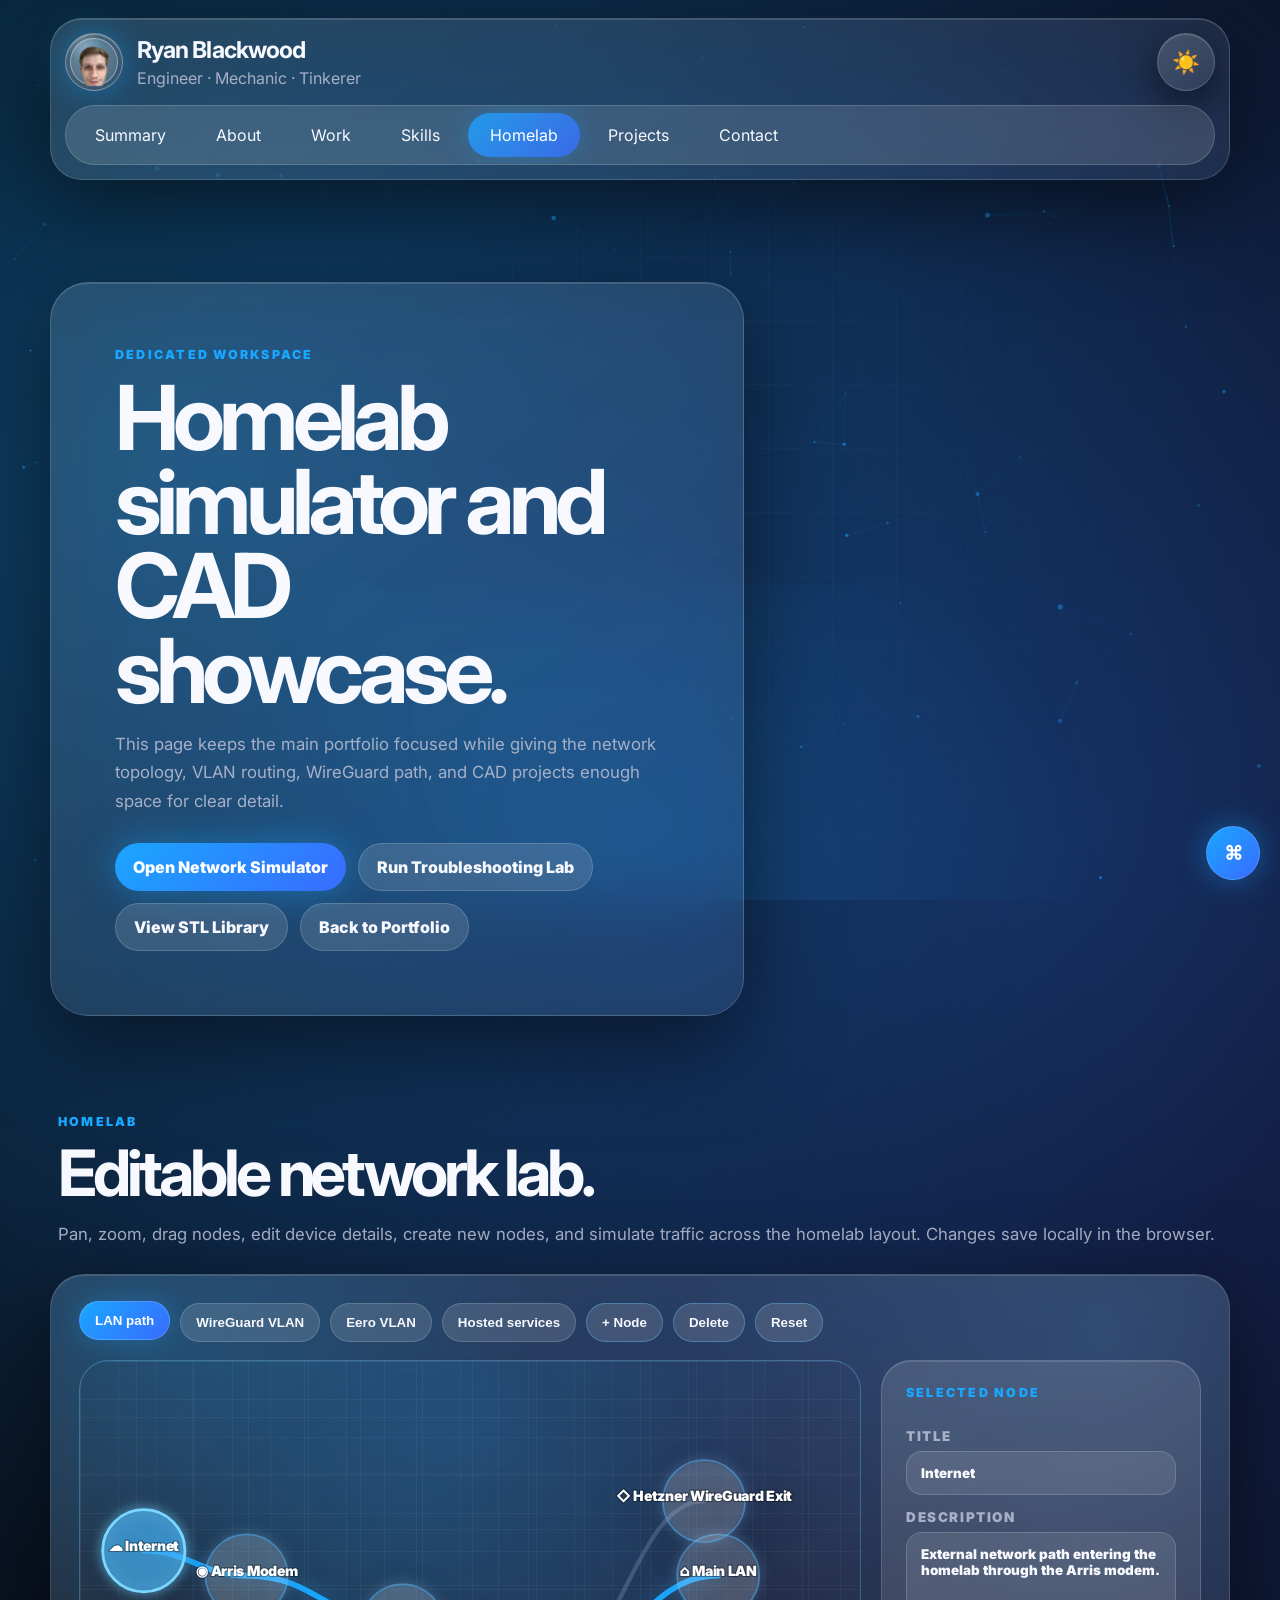
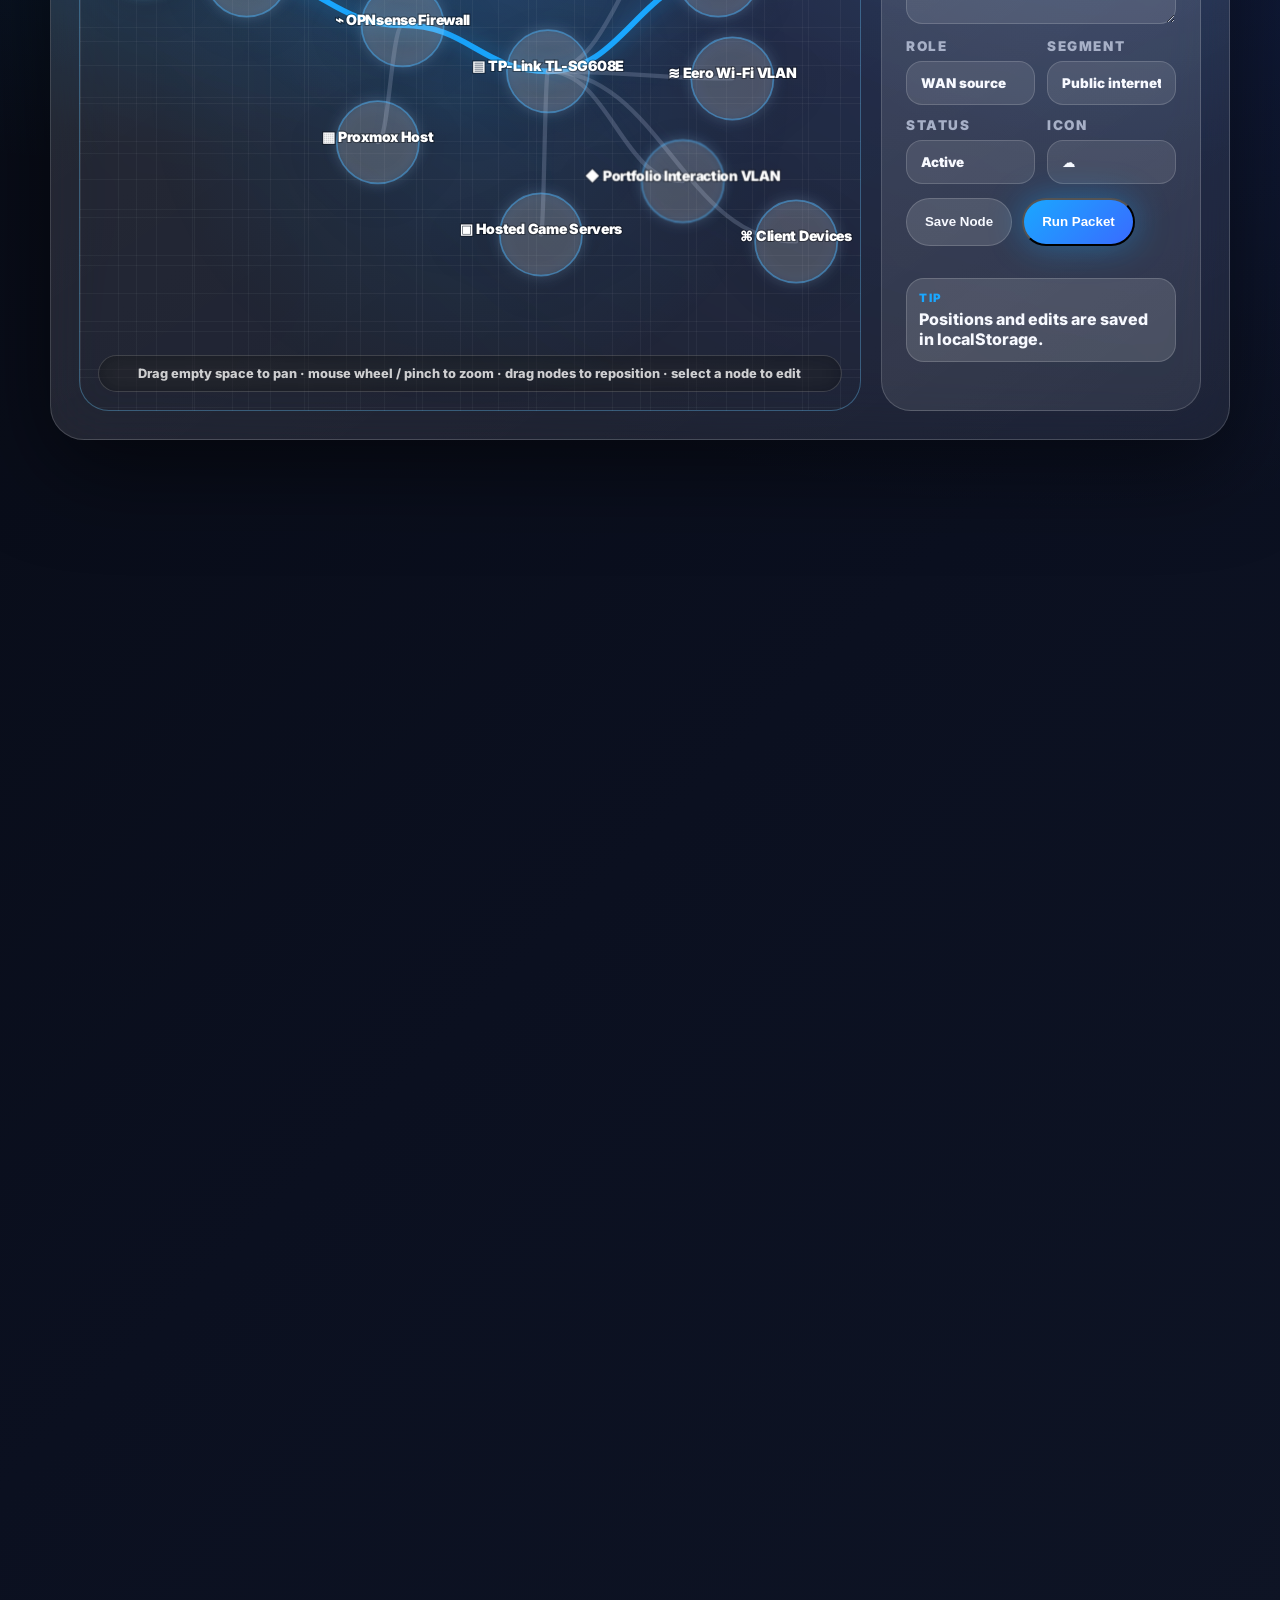
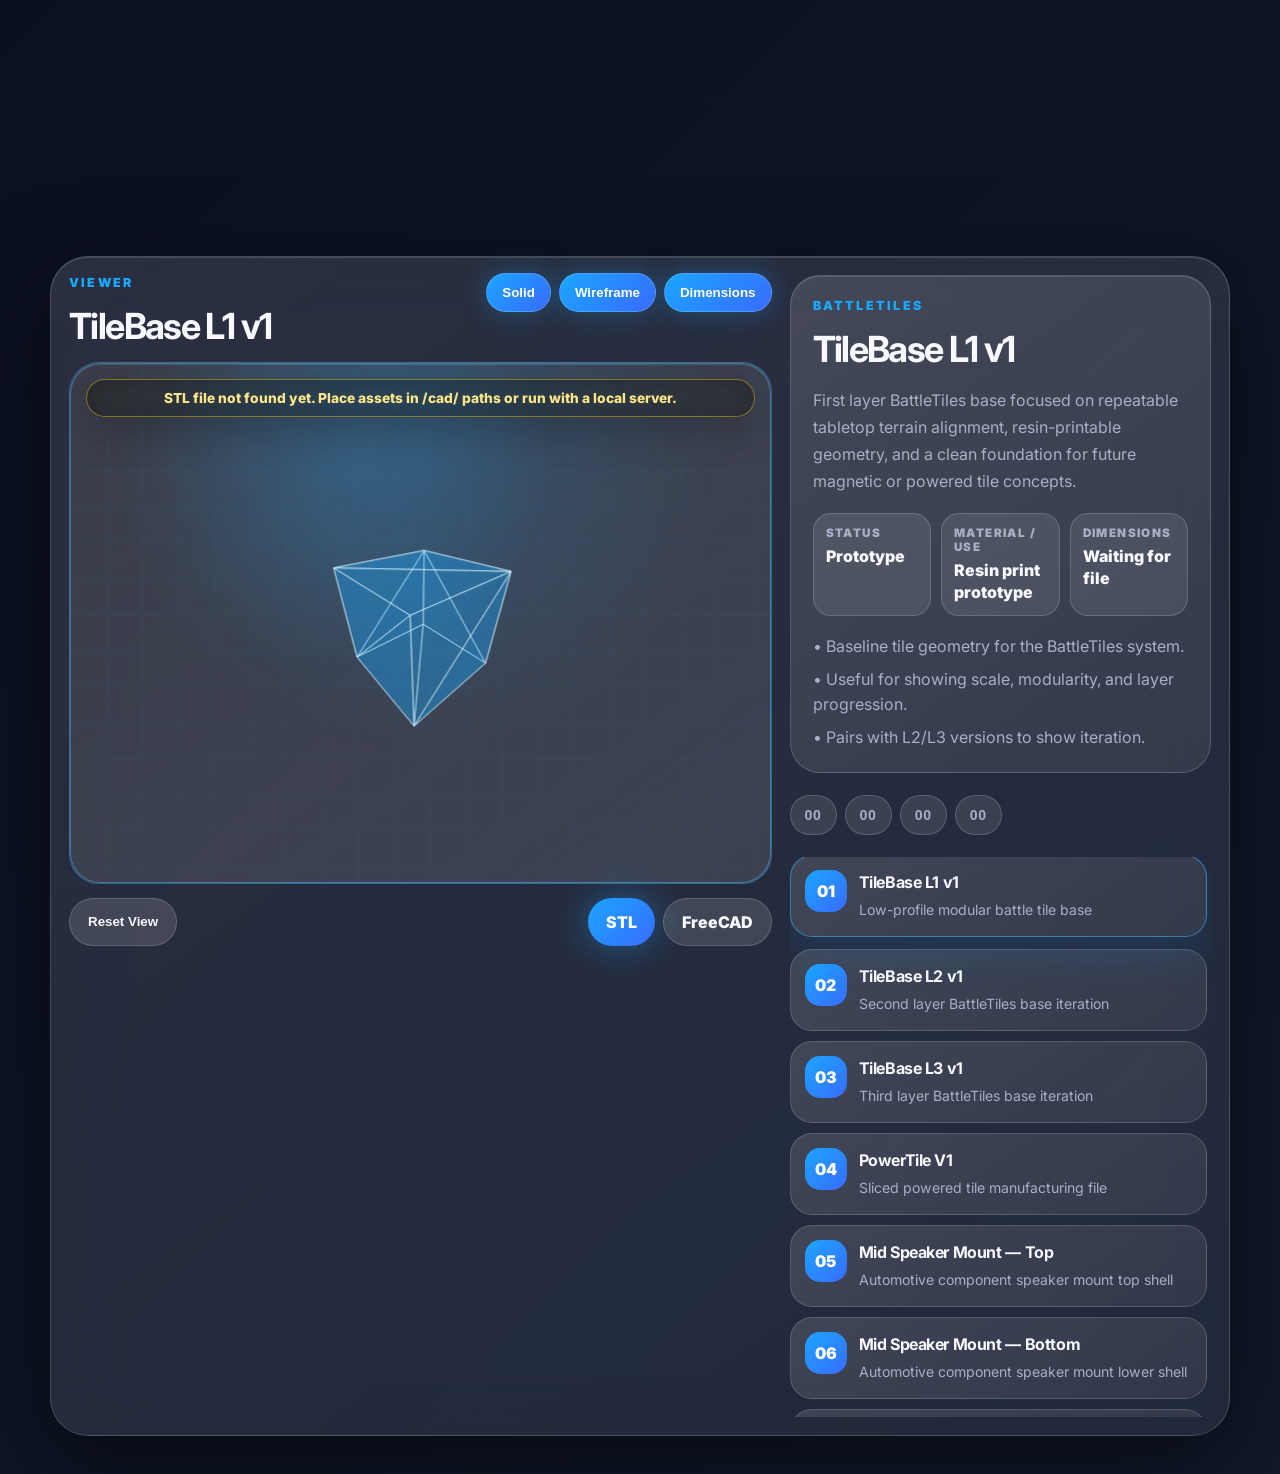
==== homelab.html @ fdc62bab "Add files via upload" ====
<!DOCTYPE html>

<html lang="en">
<head>
<meta charset="utf-8"/>
<meta content="width=device-width, initial-scale=1.0" name="viewport"/>
<meta content="Ryan Blackwood portfolio — engineering, mechanics, game development, homelab infrastructure, electronics repair, and software projects." name="description"/>
<title>Ryan Blackwood | Homelab</title>
<!-- Website v4: dedicated homelab simulator, troubleshooting lab, architecture viewer, and CAD/STL showcase -->
<link href="https://fonts.googleapis.com" rel="preconnect"/>
<link crossorigin="" href="https://fonts.gstatic.com" rel="preconnect"/>
<link href="https://fonts.googleapis.com/css2?family=Inter:wght@400;500;600;700;800;900&amp;display=swap" rel="stylesheet"/>
<link href="styles.css" rel="stylesheet"/>
</head>
<body>
<canvas aria-hidden="true" id="particles"></canvas>
<div aria-hidden="true" class="page-glow"></div>
<header class="site-header">
<div class="header-card glass-shell">
<div class="identity-row">
<a aria-label="Ryan Blackwood home" class="brand-mark brand-photo" href="index.html#summary"><img alt="Ryan Blackwood" src="profile-orb.png"/></a>
<div class="brand-copy">
<h1>Ryan Blackwood</h1>
<p id="subtitle">Engineer · Mechanic · Tinkerer</p>
</div>
<button aria-label="Toggle light and dark theme" class="theme-toggle" id="themeToggle" type="button">
<span aria-hidden="true" class="theme-toggle__icon">☀️</span>
</button>
</div>
<nav aria-label="Portfolio sections" class="section-tabs">
<a class="tab" href="index.html#summary">Summary</a>
<a class="tab" href="index.html#about">About</a>
<a class="tab" href="index.html#work">Work</a>
<a class="tab" href="index.html#skills">Skills</a>
<a class="tab is-active" href="homelab.html">Homelab</a>
<a class="tab" href="index.html#projects">Projects</a>
<a class="tab" href="index.html#contact">Contact</a>
</nav>
</div>
</header>
<main>
<section class="hero section-block hero-showcase homelab-page-hero" id="homelab-intro">
<div class="hero-card glass-shell reveal-card">
<div class="eyebrow">Dedicated Workspace</div>
<h2>Homelab simulator and CAD showcase.</h2>
<p>
          This page keeps the main portfolio focused while giving the network topology, VLAN routing, WireGuard path, and CAD projects enough space for clear detail.
        </p>
<div class="hero-actions">
<a class="button button-primary" href="#homelab">Open Network Simulator</a>
<a class="button button-secondary" href="#troubleshooting">Run Troubleshooting Lab</a>
<a class="button button-secondary" href="#cad">View STL Library</a>
<a class="button button-secondary" href="index.html">Back to Portfolio</a>
</div>
</div>
</section>
<section class="section-block homelab-section" id="homelab">
<div class="section-heading reveal-card">
<p class="eyebrow">Homelab</p>
<h2>Editable network lab.</h2>
<p>Pan, zoom, drag nodes, edit device details, create new nodes, and simulate traffic across the homelab layout. Changes save locally in the browser.</p>
</div>
<div class="homelab-console glass-shell reveal-card">
<div aria-label="Network tools" class="sim-toolbar sim-toolbar--wrap" role="group">
<button class="sim-pill is-active" data-path="lan" type="button">LAN path</button>
<button class="sim-pill" data-path="wg" type="button">WireGuard VLAN</button>
<button class="sim-pill" data-path="eero" type="button">Eero VLAN</button>
<button class="sim-pill" data-path="server" type="button">Hosted services</button>
<button class="sim-pill sim-tool" id="addNode" type="button">+ Node</button>
<button class="sim-pill sim-tool" id="deleteNode" type="button">Delete</button>
<button class="sim-pill sim-tool" id="resetTopology" type="button">Reset</button>
</div>
<div class="network-simulator network-simulator--editor">
<div aria-label="Editable homelab topology" class="topology-stage topology-stage--editor">
<svg aria-labelledby="homelabTitle homelabDesc" class="topology-svg" id="homelabSvg" preserveaspectratio="xMidYMid meet" role="img" viewbox="0 0 1100 680">
<title id="homelabTitle">Ryan Blackwood editable homelab topology</title>
<desc id="homelabDesc">Arris modem feeds OPNsense on Proxmox, then VLANs separate main LAN, Eero, portfolio interaction, servers, and a Hetzner WireGuard-routed VLAN.</desc>
<defs>
<filter height="180%" id="simGlow" width="180%" x="-40%" y="-40%"><fegaussianblur result="blur" stddeviation="8"></fegaussianblur><femerge><femergenode in="blur"></femergenode><femergenode in="SourceGraphic"></femergenode></femerge></filter>
</defs>
<g id="viewport">
<g id="topologyLinks"></g>
<g id="topologyNodes"></g>
<circle class="packet-dot" cx="0" cy="0" id="packetDot" r="9"></circle>
</g>
</svg>
<div class="topology-hint">Drag empty space to pan · mouse wheel / pinch to zoom · drag nodes to reposition · select a node to edit</div>
</div>
<aside aria-live="polite" class="node-inspector node-inspector--editor">
<p class="eyebrow">Selected Node</p>
<label class="editor-label">Title<input class="editor-input" id="nodeEditTitle" type="text"/></label>
<label class="editor-label">Description<textarea class="editor-input" id="nodeEditDescription" rows="4"></textarea></label>
<div class="editor-grid">
<label class="editor-label">Role<input class="editor-input" id="nodeEditRole" type="text"/></label>
<label class="editor-label">Segment<input class="editor-input" id="nodeEditSegment" type="text"/></label>
<label class="editor-label">Status<input class="editor-input" id="nodeEditStatus" type="text"/></label>
<label class="editor-label">Icon<input class="editor-input" id="nodeEditIcon" maxlength="2" type="text"/></label>
</div>
<div class="editor-actions">
<button class="button button-secondary" id="saveNode" type="button">Save Node</button>
<button class="button button-primary" id="runPacket" type="button">Run Packet</button>
</div>
<dl class="node-meta">
<div><dt>Tip</dt><dd>Positions and edits are saved in localStorage.</dd></div>
</dl>
</aside>
</div>
</div>
</section>
<section class="section-block troubleshooting-section" id="troubleshooting">
<div class="section-heading reveal-card">
<p class="eyebrow">Troubleshooting Lab</p>
<h2>Guided troubleshooting scenarios.</h2>
<p>Select a scenario to review symptoms, likely causes, verification steps, and the fix path.</p>
</div>
<div class="glass-shell trouble-shell reveal-card">
<div aria-label="Troubleshooting scenarios" class="trouble-list" role="tablist">
<button class="trouble-case is-active" data-case="dns" type="button"><span>01</span><strong>DNS outage on VLAN 40</strong><small>Sites fail, ping still works</small></button>
<button class="trouble-case" data-case="wg" type="button"><span>02</span><strong>WireGuard tunnel idle</strong><small>Handshake missing data</small></button>
<button class="trouble-case" data-case="dhcp" type="button"><span>03</span><strong>VLAN DHCP failure</strong><small>Client self-assigns address</small></button>
<button class="trouble-case" data-case="mtu" type="button"><span>04</span><strong>MTU blackhole</strong><small>Some websites hang</small></button>
</div>
<article class="trouble-detail" id="troubleDetail">
<p class="eyebrow">Scenario 01</p>
<h3>DNS outage on VLAN 40</h3>
<p>Symptoms: IP pings succeed, but domain lookups fail from the WireGuard-routed VLAN.</p>
<ol>
<li>Confirm gateway reachability with a direct IP ping.</li>
<li>Test DNS from the affected client and from OPNsense.</li>
<li>Verify Unbound is listening on the VLAN interface.</li>
<li>Apply interface/DNS rule fix and retest.</li>
</ol>
</article>
</div>
</section>
<section class="section-block architecture-section" id="architecture">
<div class="section-heading reveal-card">
<p class="eyebrow">Architecture Viewer</p>
<h2>Layered lab architecture.</h2>
<p>Switch between layers to show how the lab is organized from edge routing through virtualization, services, and CAD delivery.</p>
</div>
<div class="glass-shell architecture-viewer reveal-card">
<div class="arch-controls">
<button class="arch-pill is-active" data-layer="edge" type="button">Edge</button>
<button class="arch-pill" data-layer="virtualization" type="button">Virtualization</button>
<button class="arch-pill" data-layer="services" type="button">Services</button>
<button class="arch-pill" data-layer="cad" type="button">CAD Delivery</button>
</div>
<div class="arch-stack" id="archStack">
<article><span>01</span><h3>Arris Modem</h3><p>Public WAN enters the environment.</p></article>
<article><span>02</span><h3>OPNsense</h3><p>Routing, firewall policy, DHCP, DNS, VLAN interfaces, and WireGuard gateway control.</p></article>
<article><span>03</span><h3>Managed Switch</h3><p>Port-level VLAN separation for lab clients, servers, and Eero network experiments.</p></article>
</div>
</div>
</section>
<section class="section-block cad-section cad-workbench-section" id="cad">
<div class="section-heading reveal-card">
<p class="eyebrow">CAD Showcase</p>
<h2>CAD project library.</h2>
<p>The CAD Showcase displays a 3D render of project files, dimensions, and allows the download of project files in the form of .STL, .FreeCAD, and .CTB.</p>
</div>
<div class="cad-workbench glass-shell reveal-card">
<div class="cad-viewer-panel">
<div class="cad-viewer-toolbar"><div><p class="eyebrow">Viewer</p><h3 id="cadTitle">Loading CAD Library</h3></div><div aria-label="CAD viewer display toggles" class="cad-toggle-row" role="group"><button class="sim-pill is-active" id="cadSolidToggle" type="button">Solid</button><button class="sim-pill is-active" id="cadWireToggle" type="button">Wireframe</button><button class="sim-pill is-active" id="cadDimsToggle" type="button">Dimensions</button></div></div>
<div class="cad-canvas-shell"><canvas aria-label="Interactive STL mesh viewer" class="stl-viewer" id="stlCanvas"></canvas><div class="viewer-status" id="viewerStatus">Loading CAD manifest…</div></div>
<div class="viewer-controls viewer-controls--spread"><button class="button button-secondary" id="resetCamera" type="button">Reset View</button><div aria-label="CAD downloads" class="cad-downloads" id="cadDownloads"></div></div>
</div>
<aside class="cad-info-panel">
<div class="cad-details-card"><p class="eyebrow" id="cadFamily">Project Family</p><h3 id="cadProjectTitle">Select a CAD project</h3><p id="cadDesc">Choose a project to view geometry, dimensions, notes, and available downloads.</p><dl class="cad-meta-grid"><div><dt>Status</dt><dd id="cadStatus">—</dd></div><div><dt>Material / Use</dt><dd id="cadMaterial">—</dd></div><div><dt>Dimensions</dt><dd id="cadDimensions">Load STL</dd></div></dl><div class="cad-notes" id="cadNotes"></div></div>
<div class="cad-library-toolbar"><button class="filter-pill is-active" data-cad-filter="all" type="button"><strong>All</strong></button><button class="filter-pill" data-cad-filter="BattleTiles" type="button"><strong>BattleTiles</strong></button><button class="filter-pill" data-cad-filter="Car Audio" type="button"><strong>Car Audio</strong></button><button class="filter-pill" data-cad-filter="Tool Systems" type="button"><strong>Tool Systems</strong></button></div>
<div aria-label="CAD project library" class="cad-library cad-library--integrated" id="cadLibrary"></div>
</aside>
</div>

</section>
</main>
<button aria-label="Open terminal panel" class="terminal-toggle" id="terminalToggle" type="button">⌘</button>
<aside aria-hidden="true" aria-label="Portfolio terminal" class="terminal-panel glass-shell" id="terminal">
<div class="terminal-header">
<span></span><span></span><span></span>
<strong>homelab.console</strong>
</div>
<div class="terminal-output" id="terminalOutput">
<p>&gt; Portfolio system online.</p>
<p>&gt; Type help to view commands.</p>
<p>&gt; Type resume to download Ryan_Blackwood_Resume.pdf.</p>
<p>&gt; Try: network, troubleshoot, architecture, cad, stl, projects, home, contact.</p>
<p>&gt; Try: theme purple or themes.</p>
</div>
<label class="sr-only" for="terminalInput">Terminal input</label>
<input autocomplete="off" class="terminal-input" id="terminalInput" placeholder="type a command..." type="text"/>
</aside>
<script src="script.js"></script>
</body>
</html>
---- styles.css ----
:root {
  --bg: #05070d;
  --bg-2: #0b1020;
  --bg-3: #11182a;
  --text: #f7f9ff;
  --muted: #a7b0c7;
  --panel: rgba(255,255,255,.075);
  --panel-strong: rgba(255,255,255,.13);
  --panel-ultra: rgba(255,255,255,.18);
  --border: rgba(255,255,255,.16);
  --glow: #1aa7ff;
  --glow-2: #396bff;
  --glow-3: #7ad7ff;
  --shadow: rgba(0,0,0,.52);
  --radius-xl: 38px;
  --radius-lg: 28px;
  --radius-md: 20px;
}
html[data-theme="light"] {
  --bg: #f5f8fc;
  --bg-2: #ffffff;
  --bg-3: #edf3fb;
  --text: #08101f;
  --muted: #5c6678;
  --panel: rgba(255,255,255,.68);
  --panel-strong: rgba(255,255,255,.88);
  --panel-ultra: rgba(255,255,255,.96);
  --border: rgba(6,14,28,.13);
  --shadow: rgba(16,24,40,.14);
}
*{box-sizing:border-box} html{scroll-behavior:smooth} body{margin:0;min-height:100vh;font-family:Inter,system-ui,-apple-system,BlinkMacSystemFont,"Segoe UI",sans-serif;color:var(--text);background:radial-gradient(circle at 14% 10%,color-mix(in srgb,var(--glow) 34%,transparent),transparent 30%),radial-gradient(circle at 84% 18%,color-mix(in srgb,var(--glow-2) 26%,transparent),transparent 32%),linear-gradient(135deg,var(--bg),var(--bg-2) 52%,var(--bg-3));overflow-x:hidden;transition:background .35s ease,color .35s ease} body:before{content:"";position:fixed;inset:0;pointer-events:none;z-index:0;background:linear-gradient(rgba(255,255,255,.035) 1px,transparent 1px),linear-gradient(90deg,rgba(255,255,255,.035) 1px,transparent 1px);background-size:64px 64px;mask-image:radial-gradient(circle at center,black,transparent 76%)} html[data-theme="light"] body:before{background:linear-gradient(rgba(0,0,0,.035) 1px,transparent 1px),linear-gradient(90deg,rgba(0,0,0,.035) 1px,transparent 1px);background-size:64px 64px} #particles{position:fixed;inset:0;z-index:0;pointer-events:none}.page-glow{position:fixed;inset:auto 0 0 0;height:35vh;z-index:0;pointer-events:none;background:radial-gradient(circle at 50% 100%,color-mix(in srgb,var(--glow) 16%,transparent),transparent 65%)}
main{position:relative;z-index:1;width:min(1180px,calc(100% - 32px));margin:0 auto}.site-header{position:sticky;top:18px;z-index:20;width:min(1180px,calc(100% - 32px));margin:18px auto 0}.glass-shell{border:1px solid var(--border);background:linear-gradient(145deg,var(--panel-strong),var(--panel));backdrop-filter:blur(30px) saturate(1.22);-webkit-backdrop-filter:blur(30px) saturate(1.22);box-shadow:0 28px 90px var(--shadow),inset 0 1px 0 rgba(255,255,255,.14)}.header-card{padding:14px;border-radius:32px}.identity-row{display:grid;grid-template-columns:auto 1fr auto;align-items:center;gap:14px}.brand-mark{width:58px;height:58px;display:grid;place-items:center;border-radius:20px;text-decoration:none;color:white;font-weight:950;font-size:1.35rem;background:radial-gradient(circle at 30% 22%,rgba(255,255,255,.42),transparent 30%),linear-gradient(135deg,var(--glow),var(--glow-2));box-shadow:0 0 34px color-mix(in srgb,var(--glow) 46%,transparent),inset 0 1px 0 rgba(255,255,255,.32)}.brand-copy h1{margin:0;font-size:1.45rem;letter-spacing:-.04em}.brand-copy p{margin:4px 0 0;color:var(--muted);font-size:1rem}.theme-toggle{width:58px;height:58px;border-radius:50%;border:1px solid var(--border);display:grid;place-items:center;background:linear-gradient(145deg,var(--panel-ultra),var(--panel));color:var(--text);font-size:1.4rem;cursor:pointer;box-shadow:inset 0 1px 0 rgba(255,255,255,.16),0 12px 36px var(--shadow);transition:transform .25s ease,box-shadow .25s ease}.theme-toggle:hover{transform:translateY(-2px) scale(1.04);box-shadow:0 0 34px color-mix(in srgb,var(--glow) 34%,transparent),0 18px 48px var(--shadow)}.section-tabs{position:relative;margin-top:14px;display:flex;gap:6px;padding:7px;border:1px solid var(--border);border-radius:999px;background:var(--panel-strong);overflow-x:auto;scrollbar-width:none}.section-tabs::-webkit-scrollbar{display:none}.tab{position:relative;z-index:1;flex:0 0 auto;color:var(--text);text-decoration:none;padding:12px 22px;border-radius:999px;white-space:nowrap;font-size:1rem;transition:background .2s ease,color .2s ease}.tab:hover,.tab.is-active{background:linear-gradient(135deg,color-mix(in srgb,var(--glow) 82%,transparent),color-mix(in srgb,var(--glow-2) 82%,transparent));color:#fff;box-shadow:0 0 24px color-mix(in srgb,var(--glow) 30%,transparent)}
.section-block{scroll-margin-top:150px;margin:38px 0}.hero{min-height:76vh;display:flex;align-items:center;padding:64px 0}.hero-card,.content-card,.contact-card{padding:clamp(28px,5vw,64px);border-radius:var(--radius-xl)}.eyebrow{margin:0 0 14px;color:var(--glow);font-weight:950;letter-spacing:.18em;text-transform:uppercase;font-size:.78rem}.hero h2,.section-heading h2,.contact-card h2{margin:0;line-height:.94;letter-spacing:-.065em;font-size:clamp(2.5rem,7vw,6.4rem)}.hero p,.content-card p,.section-heading p:not(.eyebrow),.contact-card p,.project-card p{color:var(--muted);font-size:1.05rem;line-height:1.7}.hero p{max-width:850px}.hero-actions{display:flex;flex-wrap:wrap;gap:12px;margin-top:28px}.button{display:inline-flex;align-items:center;justify-content:center;min-height:48px;padding:13px 18px;border-radius:999px;text-decoration:none;font-weight:850;transition:transform .25s ease,box-shadow .25s ease}.button:hover{transform:translateY(-2px)}.button-primary{color:white;background:linear-gradient(135deg,var(--glow),var(--glow-2));box-shadow:0 0 34px color-mix(in srgb,var(--glow) 40%,transparent)}.button-secondary{color:var(--text);border:1px solid var(--border);background:var(--panel-strong)}.split-section{display:grid;grid-template-columns:.8fr 1.2fr;gap:22px;align-items:start}.section-heading{padding:8px}.section-heading h2{font-size:clamp(2.1rem,5vw,4.4rem)}.timeline-card article{position:relative;padding-left:24px}.timeline-dot{position:absolute;left:0;top:7px;width:10px;height:10px;border-radius:50%;background:var(--glow);box-shadow:0 0 18px var(--glow)}.timeline-card h3{margin:0 0 8px;font-size:1.25rem}
.projects-section{margin-top:60px}.project-filter{display:flex;gap:12px;align-items:center;overflow-x:auto;scrollbar-width:none;padding:14px;border-radius:30px;margin:22px 0}.project-filter::-webkit-scrollbar{display:none}.filter-pill{flex:0 0 auto;display:flex;align-items:center;gap:14px;border:1px solid var(--border);border-radius:22px;background:color-mix(in srgb,var(--panel-strong) 80%,transparent);color:var(--text);padding:16px 22px;font-weight:900;font-size:1rem;cursor:pointer;transition:transform .2s ease,background .2s ease,box-shadow .2s ease}.filter-pill strong{color:var(--muted);letter-spacing:.05em}.filter-pill:hover,.filter-pill.is-active{color:#fff;background:radial-gradient(circle at 30% 20%,rgba(255,255,255,.25),transparent 35%),linear-gradient(135deg,var(--glow),var(--glow-2));box-shadow:0 0 30px color-mix(in srgb,var(--glow) 36%,transparent);transform:translateY(-2px)}.filter-pill:hover strong,.filter-pill.is-active strong{color:#fff}.project-board{border-radius:34px;padding:22px;background:linear-gradient(rgba(255,255,255,.035) 1px,transparent 1px),linear-gradient(90deg,rgba(255,255,255,.035) 1px,transparent 1px),linear-gradient(145deg,var(--panel-strong),var(--panel));background-size:52px 52px,52px 52px,auto}.project-board__header{display:flex;align-items:start;justify-content:space-between;gap:18px;padding:2px 6px 16px}.project-board__header p,.project-board__header h3{margin:0;text-transform:uppercase;letter-spacing:.14em;font-weight:950}.project-board__header p{color:var(--muted)}.project-board__header h3{font-size:1.25rem}.project-grid{display:grid;grid-template-columns:repeat(3,minmax(0,1fr));gap:16px}.project-card{position:relative;min-width:0;border:1px solid var(--border);border-radius:30px;background:radial-gradient(circle at var(--mx,10%) var(--my,10%),color-mix(in srgb,var(--glow) 12%,transparent),transparent 38%),linear-gradient(145deg,var(--panel-strong),var(--panel));padding:20px;overflow:hidden;box-shadow:0 18px 55px rgba(0,0,0,.16),inset 0 1px 0 rgba(255,255,255,.12);transition:transform .28s ease,border-color .28s ease,box-shadow .28s ease,opacity .22s ease}.project-card:hover{transform:translateY(-4px);border-color:color-mix(in srgb,var(--glow) 38%,var(--border));box-shadow:0 28px 85px var(--shadow),0 0 45px color-mix(in srgb,var(--glow) 18%,transparent)}.project-card.hidden{display:none}.project-card.featured{grid-column:span 2;border-color:color-mix(in srgb,var(--glow) 35%,var(--border))}.project-card__topline{display:flex;align-items:center;justify-content:space-between;gap:12px;margin-bottom:16px}.project-icon{width:58px;height:58px;display:grid;place-items:center;border-radius:20px;font-size:1.5rem;background:radial-gradient(circle at 30% 20%,rgba(255,255,255,.28),transparent 35%),linear-gradient(135deg,var(--glow),var(--glow-2));box-shadow:0 0 28px color-mix(in srgb,var(--glow) 35%,transparent),inset 0 1px 0 rgba(255,255,255,.24)}.project-expand{width:42px;height:42px;border-radius:50%;border:1px solid var(--border);background:var(--panel-strong);color:var(--text);font-size:1.4rem;font-weight:900;cursor:pointer;transition:transform .25s ease,background .25s ease}.project-card.is-open .project-expand{transform:rotate(45deg);background:linear-gradient(135deg,var(--glow),var(--glow-2));color:white}.project-category{margin:0 0 8px!important;color:var(--glow)!important;font-weight:950;letter-spacing:.16em;text-transform:uppercase;font-size:.74rem!important}.project-card h3{margin:0 0 12px;font-size:clamp(1.4rem,3vw,2rem);line-height:1.02;letter-spacing:-.045em}.project-card p{margin:0}.tag-row{display:flex;flex-wrap:wrap;gap:8px;margin-top:18px}.tag-row span{padding:8px 10px;border:1px solid var(--border);border-radius:999px;background:color-mix(in srgb,var(--panel-strong) 86%,transparent);font-size:.84rem;color:var(--text)}.project-card:not(.is-open) .tag-row span:nth-child(n+4){display:none}.project-card.is-open{grid-column:span 2;border-color:color-mix(in srgb,var(--glow) 48%,var(--border))}.project-card.is-open p{color:color-mix(in srgb,var(--text) 72%,var(--muted))}
/* Clean SVG topology preview */.network-preview{position:relative;display:grid;gap:10px;place-items:center;width:100%;margin:8px 0 20px;padding:14px;border:1px solid color-mix(in srgb,var(--glow) 26%,var(--border));border-radius:26px;background:linear-gradient(135deg,color-mix(in srgb,var(--glow) 25%,transparent),color-mix(in srgb,var(--glow-2) 28%,transparent));overflow:hidden;box-shadow:inset 0 1px 0 rgba(255,255,255,.14),0 0 38px color-mix(in srgb,var(--glow) 14%,transparent)}.network-preview:before{content:"";position:absolute;inset:0;background:linear-gradient(rgba(255,255,255,.07) 1px,transparent 1px),linear-gradient(90deg,rgba(255,255,255,.07) 1px,transparent 1px);background-size:36px 36px;opacity:.55}.network-map{position:relative;z-index:1;display:block;width:100%;height:auto;max-height:250px;min-height:170px}.network-panel{fill:url(#networkPanelGradient);stroke:rgba(255,255,255,.20);stroke-width:2}.network-line{fill:none;stroke:rgba(255,255,255,.34);stroke-width:5;stroke-linecap:round;filter:drop-shadow(0 0 10px rgba(255,255,255,.14))}.network-line.primary{stroke:rgba(255,255,255,.62);stroke-width:6}.network-line.vpn{stroke:#7ad7ff;stroke-dasharray:12 10}.network-node circle{fill:rgba(255,255,255,.16);stroke:rgba(255,255,255,.35);stroke-width:2;filter:url(#nodeGlow)}.network-node.main circle{fill:rgba(26,167,255,.30);stroke:rgba(122,215,255,.72)}.network-node text{fill:#fff;text-anchor:middle;dominant-baseline:middle;font-size:20px;font-weight:900;letter-spacing:.04em}.network-node.main text{font-size:17px}.network-caption{position:relative;z-index:1;color:#fff;font-size:.92rem;font-weight:950;text-transform:uppercase;letter-spacing:.16em;text-shadow:0 2px 14px rgba(0,0,0,.38)}
.contact-section{padding-bottom:90px}.contact-card{text-align:center}.contact-card p{margin-left:auto;margin-right:auto}.terminal-toggle{position:fixed;right:20px;bottom:20px;z-index:30;width:54px;height:54px;border-radius:50%;border:1px solid var(--border);background:linear-gradient(135deg,var(--glow),var(--glow-2));color:white;font-size:1.2rem;font-weight:950;cursor:pointer;box-shadow:0 0 30px color-mix(in srgb,var(--glow) 44%,transparent)}.terminal-panel{position:fixed;right:20px;bottom:88px;z-index:29;width:min(420px,calc(100% - 40px));max-height:420px;border-radius:24px;overflow:hidden;opacity:0;pointer-events:none;transform:translateY(14px) scale(.98);transition:opacity .25s ease,transform .25s ease}.terminal-panel.is-open{opacity:1;pointer-events:auto;transform:translateY(0) scale(1)}.terminal-header{display:flex;align-items:center;gap:8px;padding:12px 14px;border-bottom:1px solid var(--border);background:rgba(0,0,0,.18)}.terminal-header span{width:10px;height:10px;border-radius:50%;background:#ff5f57}.terminal-header span:nth-child(2){background:#febc2e}.terminal-header span:nth-child(3){background:#28c840}.terminal-header strong{margin-left:8px;font-size:.86rem}.terminal-output{height:260px;overflow:auto;padding:14px;font-family:ui-monospace,SFMono-Regular,Menlo,monospace;font-size:.88rem;color:var(--muted)}.terminal-output p{margin:0 0 8px}.terminal-input{width:100%;border:0;border-top:1px solid var(--border);background:rgba(0,0,0,.18);color:var(--text);padding:14px;font:inherit;font-family:ui-monospace,SFMono-Regular,Menlo,monospace;outline:none}.sr-only{position:absolute!important;width:1px;height:1px;padding:0;margin:-1px;overflow:hidden;clip:rect(0,0,0,0);white-space:nowrap;border:0}.reveal-card{opacity:0;transform:translateY(20px);transition:opacity .65s ease,transform .65s ease}.reveal-card.is-visible{opacity:1;transform:translateY(0)}
@media(max-width:1050px){.project-grid{grid-template-columns:repeat(2,minmax(0,1fr))}.project-card.featured,.project-card.is-open{grid-column:span 2}.split-section{grid-template-columns:1fr}.hero{min-height:auto;padding:46px 0 24px}}@media(max-width:720px){main,.site-header{width:calc(100% - 24px)}.site-header{top:12px;margin-top:12px}.header-card{border-radius:28px}.identity-row{grid-template-columns:auto 1fr auto}.brand-mark,.theme-toggle{width:54px;height:54px}.brand-copy h1{font-size:1.2rem}.brand-copy p{font-size:.92rem}.section-tabs{padding:6px}.tab{padding:11px 18px;font-size:.98rem}.hero-card,.content-card,.contact-card{border-radius:32px}.project-filter{border-radius:26px;padding:10px}.filter-pill{padding:14px 18px}.project-board{padding:14px;border-radius:30px}.project-board__header{display:grid}.project-grid{grid-template-columns:1fr}.project-card.featured,.project-card.is-open{grid-column:span 1}.project-card{border-radius:26px}.network-preview{padding:10px;border-radius:22px}.network-map{min-height:155px;max-height:190px}.network-node text{font-size:22px}.network-node.main text{font-size:16px}}@media(max-width:430px){.brand-copy p{font-size:.82rem}.brand-mark,.theme-toggle{width:48px;height:48px}.hero h2{font-size:clamp(2.25rem,12vw,3.8rem)}.section-heading h2,.contact-card h2{font-size:clamp(2rem,11vw,3.4rem)}.network-map{min-height:140px}.network-node text{font-size:23px}.network-node.main text{font-size:15px}.filter-pill{font-size:.95rem;padding:13px 15px}.project-card{padding:17px}.project-icon{width:52px;height:52px}}

/* =========================================================
   Official Base v1.1 — expandable projects + history polish
========================================================= */
.project-card {
  display: flex;
  flex-direction: column;
  min-height: 190px;
}

.project-card__topline {
  margin-bottom: 0;
}

.project-card .project-category,
.project-card h3 {
  position: relative;
  z-index: 1;
}

.project-card:not(.is-open) {
  min-height: 178px;
}

.project-card:not(.is-open) .network-preview,
.project-card:not(.is-open) > p:not(.project-category),
.project-card:not(.is-open) .tag-row {
  max-height: 0;
  opacity: 0;
  margin-top: 0;
  margin-bottom: 0;
  overflow: hidden;
  pointer-events: none;
  transform: translateY(-6px);
}

.project-card .network-preview,
.project-card > p:not(.project-category),
.project-card .tag-row {
  transition:
    max-height .42s ease,
    opacity .28s ease,
    margin .32s ease,
    transform .32s ease;
}

.project-card.is-open .network-preview {
  max-height: 320px;
  opacity: 1;
  transform: translateY(0);
}

.project-card.is-open > p:not(.project-category) {
  max-height: 220px;
  opacity: 1;
  transform: translateY(0);
}

.project-card.is-open .tag-row {
  max-height: 160px;
  opacity: 1;
  transform: translateY(0);
}

.project-card.is-open .project-expand,
.history-item.is-open .history-expand {
  transform: rotate(45deg);
  background: linear-gradient(135deg, var(--glow), var(--glow-2));
  color: #fff;
  box-shadow: 0 0 26px color-mix(in srgb, var(--glow) 34%, transparent);
}

.project-expand,
.history-expand {
  line-height: 1;
}

.history-list {
  display: grid;
  gap: 14px;
  padding: clamp(18px, 3vw, 28px);
}

.history-item {
  position: relative;
  border: 1px solid var(--border);
  border-radius: 26px;
  background:
    radial-gradient(circle at 12% 0%, color-mix(in srgb, var(--glow) 10%, transparent), transparent 36%),
    color-mix(in srgb, var(--panel-strong) 82%, transparent);
  box-shadow:
    0 18px 55px rgba(0,0,0,.12),
    inset 0 1px 0 rgba(255,255,255,.1);
  overflow: hidden;
  transition: border-color .25s ease, box-shadow .25s ease, transform .25s ease;
}

.history-item:hover,
.history-item.is-open {
  border-color: color-mix(in srgb, var(--glow) 34%, var(--border));
  box-shadow:
    0 24px 70px var(--shadow),
    0 0 34px color-mix(in srgb, var(--glow) 12%, transparent),
    inset 0 1px 0 rgba(255,255,255,.13);
}

.history-summary {
  display: grid;
  grid-template-columns: auto 1fr auto;
  gap: 14px;
  align-items: center;
  padding: 18px;
}

.history-summary .timeline-dot {
  position: static;
  width: 12px;
  height: 12px;
  align-self: start;
  margin-top: 8px;
}

.history-date {
  margin: 0 0 6px !important;
  color: var(--glow) !important;
  font-size: .78rem !important;
  font-weight: 950;
  letter-spacing: .14em;
  line-height: 1.25 !important;
  text-transform: uppercase;
}

.history-summary h3 {
  margin: 0 0 5px;
  font-size: clamp(1.2rem, 3vw, 1.55rem);
  line-height: 1.08;
  letter-spacing: -.035em;
}

.history-role {
  margin: 0 !important;
  color: var(--muted) !important;
  font-size: .98rem !important;
  line-height: 1.45 !important;
}

.history-expand {
  width: 42px;
  height: 42px;
  border-radius: 50%;
  border: 1px solid var(--border);
  background: var(--panel-strong);
  color: var(--text);
  font-size: 1.45rem;
  font-weight: 950;
  cursor: pointer;
  transition: transform .25s ease, background .25s ease, box-shadow .25s ease;
}

.history-details {
  max-height: 0;
  opacity: 0;
  overflow: hidden;
  padding: 0 18px;
  transform: translateY(-6px);
  transition:
    max-height .42s ease,
    opacity .28s ease,
    padding .34s ease,
    transform .34s ease;
}

.history-item.is-open .history-details {
  max-height: 420px;
  opacity: 1;
  padding: 0 18px 18px 44px;
  transform: translateY(0);
}

.history-details p {
  margin: 0 0 12px;
  max-width: 900px;
}

.history-details ul {
  margin: 0;
  padding-left: 18px;
  color: var(--muted);
  line-height: 1.65;
}

.history-details li + li {
  margin-top: 6px;
}

@media(max-width:720px) {
  .project-card:not(.is-open) {
    min-height: 160px;
  }

  .history-summary {
    grid-template-columns: auto 1fr auto;
    gap: 10px;
    padding: 16px;
  }

  .history-item.is-open .history-details {
    padding: 0 16px 16px 38px;
  }
}

@media(max-width:430px) {
  .history-expand,
  .project-expand {
    width: 38px;
    height: 38px;
  }

  .history-summary {
    grid-template-columns: 1fr auto;
  }

  .history-summary .timeline-dot {
    display: none;
  }

  .history-item.is-open .history-details {
    padding-left: 16px;
  }
}

/* =========================================================
   Official Base v1.1.1 — desktop accordion controls fix
   Mobile rules above stay intact; these only apply to desktop/tablet.
========================================================= */
@media (min-width: 721px) {
  .project-card__topline {
    align-items: flex-start;
  }

  .project-expand,
  .history-expand {
    appearance: none;
    -webkit-appearance: none;
    flex: 0 0 auto;
    width: 48px !important;
    height: 48px !important;
    min-width: 48px;
    min-height: 48px;
    display: inline-grid !important;
    place-items: center;
    border-radius: 17px !important;
    border: 1px solid color-mix(in srgb, var(--glow) 22%, var(--border)) !important;
    background:
      radial-gradient(circle at 30% 20%, rgba(255,255,255,.20), transparent 34%),
      linear-gradient(145deg, color-mix(in srgb, var(--panel-ultra) 90%, transparent), color-mix(in srgb, var(--panel-strong) 84%, transparent)) !important;
    color: var(--text) !important;
    font-family: Inter, system-ui, -apple-system, BlinkMacSystemFont, "Segoe UI", sans-serif;
    font-size: 1.8rem !important;
    font-weight: 850 !important;
    line-height: 1 !important;
    cursor: pointer;
    box-shadow:
      0 12px 34px rgba(0,0,0,.18),
      inset 0 1px 0 rgba(255,255,255,.16);
    transform: none;
    transition:
      transform .22s ease,
      background .22s ease,
      border-color .22s ease,
      box-shadow .22s ease,
      color .22s ease;
    user-select: none;
    -webkit-tap-highlight-color: transparent;
  }

  .project-expand:hover,
  .history-expand:hover {
    transform: translateY(-2px);
    border-color: color-mix(in srgb, var(--glow) 52%, var(--border)) !important;
    box-shadow:
      0 18px 46px rgba(0,0,0,.24),
      0 0 28px color-mix(in srgb, var(--glow) 24%, transparent),
      inset 0 1px 0 rgba(255,255,255,.18);
  }

  .project-card.is-open .project-expand,
  .history-item.is-open .history-expand {
    transform: none;
    background:
      radial-gradient(circle at 30% 20%, rgba(255,255,255,.22), transparent 35%),
      linear-gradient(135deg, var(--glow), var(--glow-2)) !important;
    color: #fff !important;
    border-color: color-mix(in srgb, var(--glow) 66%, rgba(255,255,255,.2)) !important;
    box-shadow:
      0 0 32px color-mix(in srgb, var(--glow) 38%, transparent),
      0 16px 44px rgba(0,0,0,.22),
      inset 0 1px 0 rgba(255,255,255,.24);
  }

  .project-card.is-open .project-expand:hover,
  .history-item.is-open .history-expand:hover {
    transform: translateY(-2px);
  }

  .history-summary {
    grid-template-columns: auto minmax(0, 1fr) auto;
    align-items: center;
    padding: 22px 24px;
  }

  .history-details {
    padding-right: 24px;
  }

  .history-item.is-open .history-details {
    padding: 0 24px 24px 50px;
  }

  .history-list {
    gap: 16px;
  }

  .project-card:not(.is-open) {
    justify-content: flex-start;
  }

  .project-card:not(.is-open) .project-expand,
  .history-item:not(.is-open) .history-expand {
    color: color-mix(in srgb, var(--text) 88%, var(--glow)) !important;
  }
}


/* =========================================================
   Official Base v1.2 Premium — project/work/education polish
   Safe override layer. Mobile behavior is intentionally preserved.
========================================================= */
:root {
  --ease-premium: cubic-bezier(.2,.8,.2,1);
}

.projects-section .section-heading {
  max-width: 860px;
}

.project-filter {
  position: sticky;
  top: 142px;
  z-index: 6;
  border-color: color-mix(in srgb, var(--glow) 18%, var(--border));
}

.project-board {
  position: relative;
  overflow: hidden;
}

.project-board::before {
  content: "";
  position: absolute;
  inset: 0;
  pointer-events: none;
  background:
    radial-gradient(circle at 82% 4%, color-mix(in srgb, var(--glow-3) 14%, transparent), transparent 28%),
    radial-gradient(circle at 15% 18%, color-mix(in srgb, var(--glow) 10%, transparent), transparent 30%);
  opacity: .9;
}

.project-board > * {
  position: relative;
  z-index: 1;
}

.project-board__header {
  align-items: center;
  padding: 6px 8px 20px;
}

.project-board__header p {
  display: inline-flex;
  align-items: center;
  gap: 8px;
  padding: 8px 12px;
  border: 1px solid var(--border);
  border-radius: 999px;
  background: color-mix(in srgb, var(--panel-strong) 78%, transparent);
  font-size: .78rem;
}

.project-board__header h3 {
  font-size: clamp(1.2rem, 2vw, 1.6rem);
  letter-spacing: -.02em;
  text-transform: none;
}

.project-grid {
  align-items: start;
  gap: 18px;
}

.project-card,
.history-item {
  isolation: isolate;
}

.project-card::before,
.history-item::before {
  content: "";
  position: absolute;
  inset: 0;
  z-index: -1;
  border-radius: inherit;
  pointer-events: none;
  background: linear-gradient(135deg, rgba(255,255,255,.12), transparent 34%, color-mix(in srgb, var(--glow) 8%, transparent));
  opacity: 0;
  transition: opacity .28s var(--ease-premium);
}

.project-card:hover::before,
.project-card.is-open::before,
.history-item:hover::before,
.history-item.is-open::before {
  opacity: 1;
}

.project-card {
  min-height: 156px;
  padding: 18px;
  transform: translateZ(0);
  transition:
    transform .28s var(--ease-premium),
    border-color .28s var(--ease-premium),
    box-shadow .28s var(--ease-premium),
    background .28s var(--ease-premium);
}

.project-card:not(.is-open) {
  min-height: 158px;
}

.project-card.featured:not(.is-open) {
  min-height: 214px;
}

.project-card.is-open {
  min-height: 0;
}

.project-card__topline {
  display: grid;
  grid-template-columns: auto minmax(0, 1fr) auto;
  grid-template-areas: "icon label button";
  gap: 14px;
  align-items: center;
}

.project-icon {
  grid-area: icon;
  width: 56px;
  height: 56px;
}

.project-card .project-category {
  margin: 0 !important;
}

.project-card h3 {
  margin-top: 10px;
}

.project-card:not(.is-open) h3 {
  margin-bottom: 0;
}

.project-card .project-expand,
.history-expand {
  position: relative;
  overflow: hidden;
}

.project-card .project-expand::after,
.history-expand::after {
  content: "";
  position: absolute;
  inset: -50%;
  background: linear-gradient(115deg, transparent 38%, rgba(255,255,255,.24), transparent 58%);
  transform: translateX(-70%);
  transition: transform .5s var(--ease-premium);
}

.project-card .project-expand:hover::after,
.history-expand:hover::after {
  transform: translateX(70%);
}

.project-card .network-preview,
.project-card > p:not(.project-category),
.project-card .tag-row {
  will-change: max-height, opacity, transform;
}

.project-card.is-open .network-preview {
  margin-top: 14px;
}

.project-card.is-open > p:not(.project-category) {
  margin-top: 14px;
}

.project-card.is-open .tag-row {
  margin-top: 16px;
}

.project-card.is-open .tag-row span,
.history-item.is-open li {
  animation: premiumRise .36s var(--ease-premium) both;
}

.project-card.is-open .tag-row span:nth-child(2) { animation-delay: .035s; }
.project-card.is-open .tag-row span:nth-child(3) { animation-delay: .07s; }
.project-card.is-open .tag-row span:nth-child(4) { animation-delay: .105s; }

@keyframes premiumRise {
  from { opacity: 0; transform: translateY(6px); }
  to { opacity: 1; transform: translateY(0); }
}

.tag-row span {
  backdrop-filter: blur(16px);
  -webkit-backdrop-filter: blur(16px);
}

.network-preview {
  min-height: 0;
}

.history-list {
  position: relative;
}

.history-item {
  border-radius: 28px;
}

.history-summary {
  cursor: default;
}

.history-date {
  display: inline-flex;
  width: fit-content;
  padding: 6px 9px;
  border: 1px solid color-mix(in srgb, var(--glow) 22%, var(--border));
  border-radius: 999px;
  background: color-mix(in srgb, var(--panel-strong) 78%, transparent);
}

.history-details ul {
  display: grid;
  gap: 6px;
  padding-left: 0;
  list-style: none;
}

.history-details li {
  position: relative;
  padding-left: 20px;
}

.history-details li::before {
  content: "";
  position: absolute;
  left: 0;
  top: .72em;
  width: 7px;
  height: 7px;
  border-radius: 50%;
  background: var(--glow);
  box-shadow: 0 0 14px color-mix(in srgb, var(--glow) 60%, transparent);
}

@media (min-width: 1051px) {
  .project-grid {
    grid-template-columns: repeat(12, minmax(0, 1fr));
  }

  .project-card {
    grid-column: span 4;
  }

  .project-card.featured {
    grid-column: span 8;
  }

  .project-card.is-open {
    grid-column: span 8;
  }

  .project-card.featured.is-open {
    grid-column: span 12;
  }

  .project-card.featured.is-open .network-preview {
    max-height: 360px;
  }

  .split-section {
    grid-template-columns: minmax(280px,.72fr) minmax(0,1.28fr);
  }
}

@media (min-width: 721px) {
  .project-filter {
    box-shadow:
      0 22px 70px var(--shadow),
      0 0 36px color-mix(in srgb, var(--glow) 8%, transparent),
      inset 0 1px 0 rgba(255,255,255,.14);
  }

  .project-card__topline {
    grid-template-columns: auto 1fr auto;
  }

  .project-expand,
  .history-expand {
    border-radius: 16px !important;
    font-size: 1.65rem !important;
  }
}

@media (max-width: 720px) {
  .project-filter {
    position: relative;
    top: auto;
  }

  .project-card__topline {
    display: flex;
  }
}

@media (prefers-reduced-motion: reduce) {
  .project-card,
  .history-item,
  .project-card *,
  .history-item * {
    animation: none !important;
    transition-duration: .01ms !important;
  }
}


/* =========================================================
   v1.4 PREMIUM: Hero orb, skills, and visual terminal themes
========================================================= */
.hero-showcase{display:grid;grid-template-columns:minmax(0,1.2fr) minmax(320px,.8fr);gap:24px;align-items:stretch}.orb-card{position:relative;min-height:520px;border-radius:var(--radius-xl);padding:clamp(24px,4vw,42px);display:grid;place-items:center;overflow:hidden}.orb-card:before{content:"";position:absolute;inset:-30%;background:radial-gradient(circle at 50% 35%,color-mix(in srgb,var(--glow) 22%,transparent),transparent 35%),conic-gradient(from 180deg,transparent,color-mix(in srgb,var(--glow) 24%,transparent),transparent,color-mix(in srgb,var(--glow-2) 20%,transparent),transparent);filter:blur(12px);opacity:.72;animation:orbAtmosphere 12s linear infinite}@keyframes orbAtmosphere{to{transform:rotate(360deg)}}.skill-orb{position:relative;z-index:1;width:min(360px,78vw);aspect-ratio:1;display:grid;place-items:center;perspective:900px}.orb-core{width:155px;height:155px;display:grid;place-items:center;border-radius:50%;color:white;font-size:3rem;font-weight:950;letter-spacing:-.08em;background:radial-gradient(circle at 30% 22%,rgba(255,255,255,.5),transparent 28%),linear-gradient(135deg,var(--glow),var(--glow-2));box-shadow:0 0 46px color-mix(in srgb,var(--glow) 58%,transparent),0 0 110px color-mix(in srgb,var(--glow-2) 32%,transparent),inset 0 2px 0 rgba(255,255,255,.28);animation:corePulse 4.5s ease-in-out infinite}@keyframes corePulse{0%,100%{transform:translateZ(0) scale(1);filter:saturate(1)}50%{transform:translateZ(22px) scale(1.035);filter:saturate(1.25)}}.orb-ring{position:absolute;border-radius:50%;border:1px solid color-mix(in srgb,var(--glow) 48%,transparent);box-shadow:0 0 36px color-mix(in srgb,var(--glow) 16%,transparent)}.ring-one{width:245px;height:245px;transform:rotateX(66deg) rotateZ(0deg);animation:ringSpinOne 14s linear infinite}.ring-two{width:320px;height:320px;border-style:dashed;opacity:.8;transform:rotateX(58deg) rotateY(22deg) rotateZ(0deg);animation:ringSpinTwo 22s linear infinite reverse}@keyframes ringSpinOne{to{transform:rotateX(66deg) rotateZ(360deg)}}@keyframes ringSpinTwo{to{transform:rotateX(58deg) rotateY(22deg) rotateZ(360deg)}}.orbit-tag{position:absolute;z-index:2;padding:10px 13px;border:1px solid rgba(255,255,255,.2);border-radius:999px;color:white;font-weight:900;font-size:.84rem;letter-spacing:.04em;background:rgba(255,255,255,.12);box-shadow:0 14px 40px rgba(0,0,0,.24),0 0 26px color-mix(in srgb,var(--glow) 22%,transparent);backdrop-filter:blur(16px);animation:tagFloat 5s ease-in-out infinite}.tag-a{top:52px;left:18px}.tag-b{right:0;top:148px;animation-delay:-1.5s}.tag-c{bottom:54px;left:52px;animation-delay:-3s}@keyframes tagFloat{0%,100%{transform:translateY(0)}50%{transform:translateY(-13px)}}.orb-caption{position:relative;z-index:1;align-self:end;width:100%;display:grid;gap:6px;padding:16px 18px;border:1px solid var(--border);border-radius:24px;background:color-mix(in srgb,var(--panel-strong) 74%,transparent)}.orb-caption strong{font-size:1rem}.orb-caption span{color:var(--muted);line-height:1.5}.skills-card{overflow:hidden}.skill-bars{display:grid;gap:18px}.skill-bar{position:relative;padding:16px;border:1px solid var(--border);border-radius:24px;background:radial-gradient(circle at 0% 0%,color-mix(in srgb,var(--glow) 12%,transparent),transparent 42%),color-mix(in srgb,var(--panel-strong) 78%,transparent);overflow:hidden}.skill-bar:after{content:"";position:absolute;inset:0;background-image:radial-gradient(circle,color-mix(in srgb,var(--glow) 55%,transparent) 0 2px,transparent 2.5px);background-size:42px 42px;opacity:.13;animation:skillParticles 11s linear infinite;pointer-events:none}@keyframes skillParticles{to{background-position:84px -84px}}.skill-info{position:relative;z-index:1;display:flex;justify-content:space-between;gap:14px;margin-bottom:10px;font-weight:900}.skill-info strong{color:var(--glow)}.bar-track{position:relative;z-index:1;height:12px;border-radius:999px;background:rgba(255,255,255,.08);overflow:hidden}html[data-theme="light"] .bar-track{background:rgba(0,0,0,.08)}.bar-fill{position:relative;width:0;height:100%;border-radius:inherit;background:linear-gradient(90deg,var(--glow),var(--glow-2),var(--glow-3),var(--glow));background-size:260% 100%;box-shadow:0 0 22px color-mix(in srgb,var(--glow) 58%,transparent);animation:skillFlow 2.9s linear infinite;transition:width 1.25s cubic-bezier(.2,.9,.2,1)}.reveal-card.is-visible .bar-fill{width:var(--level)}@keyframes skillFlow{to{background-position:260% 0}}.bar-fill i{position:absolute;top:50%;width:5px;height:5px;border-radius:50%;background:white;box-shadow:0 0 12px white,0 0 22px var(--glow);transform:translateY(-50%);animation:barSpark 2.2s linear infinite}.bar-fill i:nth-child(1){left:18%}.bar-fill i:nth-child(2){left:48%;animation-delay:-.7s}.bar-fill i:nth-child(3){left:75%;animation-delay:-1.4s}@keyframes barSpark{0%{transform:translate(-28px,-50%);opacity:0}20%{opacity:.95}100%{transform:translate(62px,-50%);opacity:0}}.theme-palette{display:grid;grid-template-columns:repeat(3,minmax(0,1fr));gap:8px;margin:10px 0 12px}.theme-swatch{border:1px solid var(--border);border-radius:16px;padding:10px;background:rgba(255,255,255,.06);color:var(--text)}.theme-swatch__chip{height:28px;border-radius:999px;margin-bottom:8px;box-shadow:0 0 22px color-mix(in srgb,var(--swatch-a) 42%,transparent);background:linear-gradient(135deg,var(--swatch-a),var(--swatch-b))}.theme-swatch strong{display:block;font-size:.82rem}.theme-swatch small{display:block;margin-top:3px;color:var(--muted);font-size:.72rem}.terminal-success{color:var(--glow-3)!important}.terminal-error{color:#ff7a7a!important}@media(max-width:1050px){.hero-showcase{grid-template-columns:1fr}.orb-card{min-height:430px}}@media(max-width:720px){.orb-card{min-height:390px}.skill-orb{width:min(320px,82vw)}.orb-core{width:130px;height:130px;font-size:2.45rem}.ring-one{width:220px;height:220px}.ring-two{width:285px;height:285px}.theme-palette{grid-template-columns:1fr 1fr}}@media(max-width:430px){.orb-card{min-height:360px}.orbit-tag{font-size:.75rem;padding:8px 10px}.tag-a{left:6px}.tag-b{right:4px}.tag-c{left:24px}.theme-palette{grid-template-columns:1fr}}


/* =========================================================
   v1.5 PROFILE ORB UPGRADE
   Uses Ryan's real portrait inside the header mark and 3D skill orb.
   Mobile layout remains unchanged; only the inner avatar rendering changes.
========================================================= */
.brand-mark.brand-photo {
  position: relative;
  overflow: hidden;
  isolation: isolate;
  padding: 3px;
  border-radius: 22px;
  background:
    radial-gradient(circle at 30% 22%, rgba(255,255,255,.72), transparent 28%),
    linear-gradient(135deg, color-mix(in srgb,var(--glow) 78%, white), var(--glow-2));
  box-shadow:
    0 0 34px color-mix(in srgb,var(--glow) 48%, transparent),
    inset 0 1px 0 rgba(255,255,255,.36);
}

.brand-mark.brand-photo::before {
  content: "";
  position: absolute;
  inset: 2px;
  z-index: 1;
  border-radius: 19px;
  border: 1px solid rgba(255,255,255,.36);
  background:
    linear-gradient(145deg, rgba(255,255,255,.20), rgba(255,255,255,.04));
  pointer-events: none;
}

.brand-mark.brand-photo::after {
  content: "";
  position: absolute;
  inset: -35%;
  z-index: 3;
  background: linear-gradient(115deg, transparent 28%, rgba(255,255,255,.30) 48%, transparent 66%);
  transform: translateX(-85%) rotate(10deg);
  animation: portraitSheen 7s ease-in-out infinite;
  pointer-events: none;
}

.brand-mark.brand-photo img {
  position: relative;
  z-index: 2;
  width: 100%;
  height: 100%;
  display: block;
  object-fit: cover;
  object-position: 50% 40%;
  border-radius: 19px;
  filter: brightness(1.06) contrast(1.04) saturate(1.03);
}

.profile-core {
  position: relative;
  overflow: hidden;
  isolation: isolate;
  padding: 6px;
  background:
    radial-gradient(circle at 31% 20%, rgba(255,255,255,.70), transparent 24%),
    radial-gradient(circle at 60% 65%, color-mix(in srgb,var(--glow-2) 48%, transparent), transparent 54%),
    linear-gradient(145deg, color-mix(in srgb,var(--glow) 62%, rgba(255,255,255,.18)), color-mix(in srgb,var(--glow-2) 58%, rgba(255,255,255,.08)));
  border: 1px solid rgba(255,255,255,.28);
}

.profile-core::before {
  content: "";
  position: absolute;
  inset: 9px;
  z-index: 2;
  border-radius: 50%;
  border: 1px solid rgba(255,255,255,.30);
  background:
    linear-gradient(145deg, rgba(255,255,255,.18), transparent 42%),
    radial-gradient(circle at 36% 24%, rgba(255,255,255,.25), transparent 22%);
  box-shadow: inset 0 0 28px rgba(255,255,255,.12);
  pointer-events: none;
}

.profile-core::after {
  content: "";
  position: absolute;
  inset: -24%;
  z-index: 4;
  background: linear-gradient(115deg, transparent 35%, rgba(255,255,255,.22) 50%, transparent 65%);
  transform: translateX(-80%) rotate(12deg);
  animation: portraitSheen 6.8s ease-in-out infinite;
  pointer-events: none;
}

.profile-core img {
  position: relative;
  z-index: 1;
  width: 100%;
  height: 100%;
  display: block;
  object-fit: cover;
  object-position: 50% 39%;
  border-radius: 50%;
  filter: brightness(1.07) contrast(1.04) saturate(1.03);
  transform: scale(1.05);
}

.profile-core + .orbit-tag,
.profile-core ~ .orbit-tag {
  text-shadow: 0 1px 12px rgba(0,0,0,.45);
}

@keyframes portraitSheen {
  0%, 54% { transform: translateX(-85%) rotate(10deg); opacity: 0; }
  65% { opacity: .72; }
  86%, 100% { transform: translateX(85%) rotate(10deg); opacity: 0; }
}

@media (max-width: 720px) {
  .brand-mark.brand-photo { border-radius: 20px; }
  .brand-mark.brand-photo img,
  .brand-mark.brand-photo::before { border-radius: 17px; }
}


/* =========================================================
   v1.5.1 PROFILE ORB FIX
   Flat build: profile-orb.png sits beside index.html.
   Centers the portrait, avoids face cropping, and keeps the
   background as transparent glass instead of a hard image block.
========================================================= */
.brand-mark.brand-photo {
  border-radius: 999px;
  padding: 4px;
  background:
    radial-gradient(circle at 30% 20%, rgba(255,255,255,.42), transparent 30%),
    linear-gradient(145deg, rgba(255,255,255,.22), rgba(255,255,255,.07));
  border: 1px solid rgba(255,255,255,.28);
  box-shadow:
    0 0 30px color-mix(in srgb, var(--glow) 42%, transparent),
    inset 0 1px 0 rgba(255,255,255,.28);
}
.brand-mark.brand-photo::before {
  inset: 4px;
  border-radius: 999px;
  background:
    radial-gradient(circle at 35% 25%, rgba(255,255,255,.28), transparent 28%),
    color-mix(in srgb, var(--panel-strong) 52%, transparent);
  backdrop-filter: blur(16px) saturate(1.28);
  -webkit-backdrop-filter: blur(16px) saturate(1.28);
}
.brand-mark.brand-photo img {
  width: 100%;
  height: 100%;
  object-fit: contain;
  object-position: center center;
  border-radius: 999px;
  transform: scale(.98);
  filter: brightness(1.07) contrast(1.04) saturate(1.02);
}
.profile-core {
  overflow: visible;
  padding: 0;
  background:
    radial-gradient(circle at 30% 20%, rgba(255,255,255,.30), transparent 26%),
    linear-gradient(145deg, rgba(255,255,255,.16), rgba(255,255,255,.055));
  border: 1px solid rgba(255,255,255,.24);
  backdrop-filter: blur(20px) saturate(1.35);
  -webkit-backdrop-filter: blur(20px) saturate(1.35);
}
.profile-core::before {
  inset: -8px;
  z-index: 0;
  border-radius: 50%;
  background:
    radial-gradient(circle at 38% 24%, rgba(255,255,255,.26), transparent 22%),
    radial-gradient(circle at 55% 62%, color-mix(in srgb, var(--glow) 32%, transparent), transparent 54%),
    color-mix(in srgb, var(--panel-strong) 38%, transparent);
  border: 1px solid rgba(255,255,255,.25);
  backdrop-filter: blur(22px) saturate(1.35);
  -webkit-backdrop-filter: blur(22px) saturate(1.35);
  box-shadow:
    inset 0 0 34px rgba(255,255,255,.10),
    0 0 62px color-mix(in srgb, var(--glow) 28%, transparent);
}
.profile-core img {
  position: relative;
  z-index: 2;
  width: 132%;
  height: 132%;
  margin: -16%;
  object-fit: contain;
  object-position: center center;
  border-radius: 50%;
  transform: none;
  filter: brightness(1.08) contrast(1.04) saturate(1.02);
}
@media (max-width: 720px) {
  .brand-mark.brand-photo,
  .brand-mark.brand-photo img,
  .brand-mark.brand-photo::before { border-radius: 999px; }
  .profile-core img { width: 136%; height: 136%; margin: -18%; }
}


/* =========================================================
   v1.6 PROFILE ORB PORTRAIT REFINEMENT
   Flat build: profile-orb.png remains beside index.html.
   New portrait is centered, shadow/lighting corrected in the PNG,
   and the glass circle stays transparent behind the face.
========================================================= */
.brand-mark.brand-photo {
  border-radius: 999px;
  padding: 4px;
  background:
    radial-gradient(circle at 32% 22%, rgba(255,255,255,.45), transparent 30%),
    linear-gradient(145deg, rgba(255,255,255,.22), rgba(255,255,255,.06));
  border: 1px solid rgba(255,255,255,.32);
  overflow: hidden;
}
.brand-mark.brand-photo::before {
  inset: 4px;
  border-radius: 999px;
  background:
    radial-gradient(circle at 38% 24%, rgba(255,255,255,.32), transparent 28%),
    radial-gradient(circle at 58% 72%, color-mix(in srgb, var(--glow) 26%, transparent), transparent 54%),
    color-mix(in srgb, var(--panel-strong) 42%, transparent);
  backdrop-filter: blur(18px) saturate(1.35);
  -webkit-backdrop-filter: blur(18px) saturate(1.35);
}
.brand-mark.brand-photo img {
  position: relative;
  z-index: 2;
  width: 118%;
  height: 118%;
  margin: -9%;
  object-fit: contain;
  object-position: 50% 50%;
  border-radius: 999px;
  transform: none;
  filter: brightness(1.02) contrast(1.02) saturate(1.01);
}
.profile-core {
  overflow: visible;
  border-radius: 50%;
  background:
    radial-gradient(circle at 32% 20%, rgba(255,255,255,.32), transparent 28%),
    linear-gradient(145deg, rgba(255,255,255,.18), rgba(255,255,255,.05));
  border: 1px solid rgba(255,255,255,.30);
  backdrop-filter: blur(22px) saturate(1.4);
  -webkit-backdrop-filter: blur(22px) saturate(1.4);
}
.profile-core::before {
  inset: -10px;
  z-index: 0;
  border-radius: 50%;
  background:
    radial-gradient(circle at 38% 24%, rgba(255,255,255,.28), transparent 23%),
    radial-gradient(circle at 54% 62%, color-mix(in srgb, var(--glow) 34%, transparent), transparent 56%),
    color-mix(in srgb, var(--panel-strong) 34%, transparent);
  border: 1px solid rgba(255,255,255,.30);
  backdrop-filter: blur(24px) saturate(1.38);
  -webkit-backdrop-filter: blur(24px) saturate(1.38);
  box-shadow:
    inset 0 0 42px rgba(255,255,255,.11),
    0 0 72px color-mix(in srgb, var(--glow) 30%, transparent);
}
.profile-core img {
  position: relative;
  z-index: 2;
  width: 142%;
  height: 142%;
  margin: -21%;
  object-fit: contain;
  object-position: 50% 50%;
  border-radius: 50%;
  transform: none;
  filter: brightness(1.02) contrast(1.02) saturate(1.01);
}
.profile-core:hover img {
  transform: scale(1.015);
  transition: transform .35s ease;
}
@media (max-width: 720px) {
  .brand-mark.brand-photo img { width: 122%; height: 122%; margin: -11%; }
  .profile-core img { width: 146%; height: 146%; margin: -23%; }
}

/* =========================================================
   v1.6.1 PROFILE ORB VISIBILITY FIX
   Corrects the portrait alpha/masking issue so Ryan's face is visible
   and only the portrait background stays transparent. Keeps the glass
   card/orb visible behind the transparent PNG.
========================================================= */
.brand-mark.brand-photo {
  background:
    radial-gradient(circle at 35% 24%, rgba(255,255,255,.32), transparent 30%),
    linear-gradient(145deg, rgba(255,255,255,.18), rgba(255,255,255,.055));
}
.brand-mark.brand-photo::before {
  z-index: 1;
  background:
    radial-gradient(circle at 45% 35%, color-mix(in srgb, var(--glow) 28%, transparent), transparent 58%),
    color-mix(in srgb, var(--panel-strong) 34%, transparent);
}
.brand-mark.brand-photo img {
  z-index: 2;
  width: 108%;
  height: 108%;
  margin: -4%;
  object-fit: contain;
  object-position: center center;
  filter: brightness(1.04) contrast(1.03) saturate(.99);
}
.profile-core {
  overflow: visible;
  background:
    radial-gradient(circle at 35% 22%, rgba(255,255,255,.30), transparent 28%),
    linear-gradient(145deg, rgba(255,255,255,.18), rgba(255,255,255,.052));
}
.profile-core::before {
  z-index: 0;
  background:
    radial-gradient(circle at 42% 28%, rgba(255,255,255,.32), transparent 24%),
    radial-gradient(circle at 52% 58%, color-mix(in srgb, var(--glow) 38%, transparent), transparent 58%),
    color-mix(in srgb, var(--panel-strong) 30%, transparent);
}
.profile-core img {
  z-index: 2;
  width: 108%;
  height: 108%;
  margin: -4%;
  object-fit: contain;
  object-position: center center;
  border-radius: 50%;
  filter: brightness(1.04) contrast(1.03) saturate(.99);
}
@media (max-width: 720px) {
  .brand-mark.brand-photo img { width: 108%; height: 108%; margin: -4%; }
  .profile-core img { width: 112%; height: 112%; margin: -6%; }
}


/* =========================================================
   Website v2 — Homelab simulator + CAD/STL showcase
========================================================= */
code{padding:.18rem .42rem;border:1px solid var(--border);border-radius:999px;background:var(--panel-strong);color:var(--text)}
.homelab-section,.cad-section{margin-top:70px}.homelab-console,.cad-showcase{border-radius:34px;padding:clamp(16px,3vw,28px);position:relative;overflow:hidden}.homelab-console:before,.cad-showcase:before{content:"";position:absolute;inset:0;pointer-events:none;background:radial-gradient(circle at 10% 12%,color-mix(in srgb,var(--glow) 18%,transparent),transparent 30%),radial-gradient(circle at 90% 8%,color-mix(in srgb,var(--glow-3) 14%,transparent),transparent 34%)}.homelab-console>* ,.cad-showcase>*{position:relative;z-index:1}.sim-toolbar{display:flex;gap:10px;flex-wrap:wrap;margin-bottom:18px}.sim-pill{border:1px solid var(--border);border-radius:999px;padding:11px 15px;background:var(--panel-strong);color:var(--text);font-weight:900;cursor:pointer;transition:transform .2s ease,background .2s ease,box-shadow .2s ease}.sim-pill:hover,.sim-pill.is-active{transform:translateY(-2px);color:#fff;background:linear-gradient(135deg,var(--glow),var(--glow-2));box-shadow:0 0 26px color-mix(in srgb,var(--glow) 30%,transparent)}.network-simulator{display:grid;grid-template-columns:minmax(0,1.7fr) minmax(280px,.8fr);gap:18px;align-items:stretch}.topology-stage{min-height:520px;border:1px solid color-mix(in srgb,var(--glow) 22%,var(--border));border-radius:30px;background:linear-gradient(rgba(255,255,255,.045) 1px,transparent 1px),linear-gradient(90deg,rgba(255,255,255,.045) 1px,transparent 1px),radial-gradient(circle at center,color-mix(in srgb,var(--glow) 10%,transparent),transparent 64%);background-size:38px 38px,38px 38px,auto;overflow:hidden}.topology-svg{width:100%;height:100%;min-height:520px;display:block}.topology-link{fill:none;stroke:rgba(255,255,255,.22);stroke-width:8;stroke-linecap:round;transition:stroke .25s ease,opacity .25s ease,filter .25s ease}.topology-link.is-active{stroke:url(#simCable);opacity:1;filter:drop-shadow(0 0 10px color-mix(in srgb,var(--glow) 72%,transparent))}.topology-node{cursor:pointer;filter:drop-shadow(0 16px 28px rgba(0,0,0,.22));transition:transform .2s ease,opacity .2s ease}.topology-node circle{fill:color-mix(in srgb,var(--panel-ultra) 48%,rgba(20,30,50,.72));stroke:color-mix(in srgb,var(--glow) 30%,rgba(255,255,255,.22));stroke-width:2}.topology-node.critical circle,.topology-node.is-selected circle{fill:color-mix(in srgb,var(--glow) 32%,rgba(20,30,50,.78));stroke:var(--glow-3);filter:url(#simGlow)}.topology-node text,.topology-node small{fill:#fff;text-anchor:middle;font-weight:950;letter-spacing:-.02em;pointer-events:none}.topology-node text{font-size:22px}.topology-node small{font-size:13px;transform:translateY(25px);opacity:.78}.packet-dot{fill:var(--glow-3);opacity:0;filter:drop-shadow(0 0 14px var(--glow))}.packet-dot.is-running{opacity:1}.node-inspector{border:1px solid var(--border);border-radius:30px;background:linear-gradient(145deg,var(--panel-strong),var(--panel));padding:24px;box-shadow:inset 0 1px 0 rgba(255,255,255,.12)}.node-inspector h3{margin:0 0 10px;font-size:clamp(1.7rem,3vw,2.4rem);letter-spacing:-.05em}.node-inspector p:not(.eyebrow){color:var(--muted);line-height:1.7}.node-meta{display:grid;gap:10px;margin:18px 0 24px}.node-meta div{padding:12px;border:1px solid var(--border);border-radius:18px;background:var(--panel-strong)}.node-meta dt{color:var(--glow);text-transform:uppercase;letter-spacing:.14em;font-size:.72rem;font-weight:950}.node-meta dd{margin:4px 0 0;color:var(--text);font-weight:800}.cad-showcase{display:grid;grid-template-columns:minmax(0,1.2fr) minmax(300px,.8fr);gap:18px}.stl-viewer-card{display:grid;gap:14px}.stl-viewer{height:520px;border:1px solid color-mix(in srgb,var(--glow) 22%,var(--border));border-radius:30px;overflow:hidden;background:radial-gradient(circle at 40% 24%,color-mix(in srgb,var(--glow) 15%,transparent),transparent 40%),linear-gradient(145deg,rgba(0,0,0,.28),rgba(255,255,255,.04));position:relative}.stl-viewer canvas{display:block;width:100%!important;height:100%!important}.viewer-fallback{position:absolute;inset:0;display:grid;place-items:center;color:var(--muted);font-weight:900}.viewer-controls{display:flex;flex-wrap:wrap;gap:10px}.cad-library{display:grid;gap:12px}.cad-card,.cad-details{border:1px solid var(--border);border-radius:24px;background:linear-gradient(145deg,var(--panel-strong),var(--panel));padding:18px;cursor:pointer;transition:transform .22s ease,border-color .22s ease,box-shadow .22s ease}.cad-card:hover,.cad-card.is-active{transform:translateY(-2px);border-color:color-mix(in srgb,var(--glow) 54%,var(--border));box-shadow:0 0 30px color-mix(in srgb,var(--glow) 18%,transparent)}.cad-card span{display:inline-grid;place-items:center;width:36px;height:36px;border-radius:14px;background:linear-gradient(135deg,var(--glow),var(--glow-2));color:#fff;font-weight:950;margin-bottom:10px}.cad-card h3,.cad-details h3{margin:0 0 8px;letter-spacing:-.04em}.cad-card p,.cad-details p:not(.eyebrow){margin:0;color:var(--muted);line-height:1.6}.cad-details{cursor:auto;margin-top:6px}.terminal-success{color:#73f5ad!important}.terminal-error{color:#ff8a8a!important}@media(max-width:950px){.network-simulator,.cad-showcase{grid-template-columns:1fr}.topology-stage,.topology-svg,.stl-viewer{min-height:420px;height:420px}}@media(max-width:620px){.topology-stage,.topology-svg,.stl-viewer{min-height:330px;height:330px}.topology-node text{font-size:26px}.topology-node small{font-size:15px}.homelab-console,.cad-showcase{padding:12px;border-radius:28px}.node-inspector,.cad-card,.cad-details{border-radius:22px}.sim-pill{font-size:.9rem;padding:10px 12px}}


/* =========================================================
   Website v2.1 — Dedicated homelab page cleanup
========================================================= */
.mini-link {
  display: inline-flex;
  align-items: center;
  justify-content: center;
  padding: 8px 12px;
  border: 1px solid color-mix(in srgb, var(--glow) 38%, var(--border));
  border-radius: 999px;
  color: #fff;
  text-decoration: none;
  font-size: .84rem;
  font-weight: 850;
  background: linear-gradient(135deg, color-mix(in srgb, var(--glow) 84%, transparent), color-mix(in srgb, var(--glow-2) 84%, transparent));
  box-shadow: 0 0 22px color-mix(in srgb, var(--glow) 24%, transparent);
}
.homelab-page-hero {
  min-height: 52vh;
  padding-bottom: 20px;
}
.homelab-section, .cad-section {
  scroll-margin-top: 160px;
}

/* =========================================================
   Website v3 — homelab editor and local STL viewer fixes
========================================================= */
.sim-toolbar--wrap{flex-wrap:wrap}.sim-tool{border-color:color-mix(in srgb,var(--glow) 24%,var(--border))!important}.network-simulator--editor{grid-template-columns:minmax(0,1.45fr) minmax(320px,.55fr);gap:20px;align-items:stretch}.topology-stage--editor{position:relative;min-height:620px;touch-action:none}.topology-svg{width:100%;height:100%;min-height:620px;border-radius:30px;background:linear-gradient(rgba(255,255,255,.045) 1px,transparent 1px),linear-gradient(90deg,rgba(255,255,255,.045) 1px,transparent 1px),radial-gradient(circle at 50% 10%,color-mix(in srgb,var(--glow) 15%,transparent),transparent 46%);background-size:56px 56px,56px 56px,auto;cursor:grab}.topology-svg:active{cursor:grabbing}.topology-hint{position:absolute;left:18px;right:18px;bottom:16px;padding:11px 14px;border:1px solid var(--border);border-radius:999px;background:color-mix(in srgb,var(--panel-strong) 86%,transparent);color:var(--muted);font-size:.86rem;text-align:center;backdrop-filter:blur(18px)}.topology-link{fill:none;stroke:rgba(154,170,198,.28);stroke-width:6;stroke-linecap:round;filter:drop-shadow(0 0 10px rgba(26,167,255,.08));transition:stroke .2s ease,opacity .2s ease}.topology-link.is-active{stroke:var(--glow);opacity:1;stroke-width:8;filter:drop-shadow(0 0 14px color-mix(in srgb,var(--glow) 44%,transparent))}.topology-node{cursor:grab;touch-action:none}.topology-node:active{cursor:grabbing}.topology-node circle{fill:color-mix(in srgb,var(--panel-strong) 78%,transparent);stroke:color-mix(in srgb,var(--glow) 38%,var(--border));stroke-width:2.4;filter:url(#simGlow)}.topology-node.is-selected circle{fill:color-mix(in srgb,var(--glow) 33%,var(--panel-strong));stroke:var(--glow-3);stroke-width:4}.topology-node text,.topology-node small{fill:#fff;text-anchor:middle;font-weight:950;paint-order:stroke;stroke:rgba(0,0,0,.35);stroke-width:3px}.topology-node text{font-size:20px}.topology-node small{font-size:13px;transform:translateY(24px);opacity:.85}.packet-dot{fill:#fff;opacity:0;filter:drop-shadow(0 0 16px #fff)}.packet-dot.is-running{opacity:1}.node-inspector--editor{display:grid;gap:14px;align-content:start}.editor-label{display:grid;gap:7px;color:var(--muted);font-size:.84rem;font-weight:900;text-transform:uppercase;letter-spacing:.12em}.editor-input{width:100%;border:1px solid var(--border);border-radius:16px;background:color-mix(in srgb,var(--panel-strong) 76%,transparent);color:var(--text);padding:13px 14px;font:inherit;text-transform:none;letter-spacing:0;outline:none}.editor-input:focus{border-color:var(--glow);box-shadow:0 0 0 4px color-mix(in srgb,var(--glow) 18%,transparent)}.editor-grid{display:grid;grid-template-columns:1fr 1fr;gap:12px}.editor-actions{display:flex;flex-wrap:wrap;gap:10px}.stl-viewer-card{position:relative}.stl-viewer{width:100%;height:520px;display:block;border-radius:30px;border:1px solid color-mix(in srgb,var(--glow) 32%,var(--border));background:radial-gradient(circle at 50% 16%,color-mix(in srgb,var(--glow) 18%,transparent),transparent 55%),linear-gradient(145deg,var(--panel-strong),var(--panel));box-shadow:inset 0 1px 0 rgba(255,255,255,.12)}.viewer-status{position:absolute;left:16px;top:16px;right:16px;z-index:2;padding:9px 12px;border:1px solid var(--border);border-radius:999px;background:color-mix(in srgb,var(--panel-strong) 82%,transparent);color:var(--muted);font-size:.82rem;text-align:center;pointer-events:none}.cad-showcase{grid-template-columns:minmax(0,1.25fr) minmax(300px,.75fr)}
@media(max-width:900px){.network-simulator--editor,.cad-showcase{grid-template-columns:1fr}.topology-stage--editor,.topology-svg{min-height:520px}.stl-viewer{height:430px}.editor-grid{grid-template-columns:1fr}.topology-hint{position:static;margin:12px 0 0;border-radius:20px}.topology-stage--editor{display:flex;flex-direction:column}}
@media(max-width:520px){.topology-stage--editor,.topology-svg{min-height:430px}.topology-node text{font-size:18px}.topology-node small{font-size:12px}.stl-viewer{height:360px}.sim-toolbar--wrap .sim-pill{font-size:.9rem;padding:13px 15px}}

/* Website v4 recruiter tools */
.recruiter-tools-section,.timeline-showcase-section,.skill-map-section,.logbook-section,.troubleshooting-section,.architecture-section{margin-top:70px}
.tool-grid{display:grid;grid-template-columns:repeat(3,minmax(0,1fr));gap:18px}.tool-card{padding:28px;border-radius:30px;min-height:270px;display:flex;flex-direction:column;align-items:flex-start;gap:14px;position:relative;overflow:hidden}.tool-card:before{content:"";position:absolute;inset:-1px;background:radial-gradient(circle at 20% 0,color-mix(in srgb,var(--glow) 22%,transparent),transparent 42%);pointer-events:none}.tool-card>*{position:relative}.tool-icon{width:56px;height:56px;border-radius:20px;display:grid;place-items:center;background:linear-gradient(135deg,var(--glow),var(--glow-2));box-shadow:0 0 24px color-mix(in srgb,var(--glow) 28%,transparent);font-size:1.4rem}.tool-card h3{font-size:1.5rem;margin:0;letter-spacing:-.04em}.tool-card p{color:var(--muted);line-height:1.7;margin:0 0 auto}.roadmap{padding:26px;border-radius:34px;display:grid;gap:16px}.roadmap-item{display:grid;grid-template-columns:180px 70px 1fr;gap:16px;align-items:center;border:1px solid var(--border);border-radius:24px;background:linear-gradient(145deg,var(--panel-strong),var(--panel));padding:18px}.roadmap-item span{font-weight:950}.roadmap-item strong{color:var(--glow-3)}.roadmap-item p{grid-column:1/-1;margin:0;color:var(--muted);line-height:1.55}.roadmap-item.is-current{border-color:color-mix(in srgb,var(--glow) 60%,var(--border));box-shadow:0 0 30px color-mix(in srgb,var(--glow) 14%,transparent)}.roadmap-bar{height:13px;border-radius:999px;background:color-mix(in srgb,var(--text) 8%,transparent);overflow:hidden}.roadmap-bar i{display:block;height:100%;width:var(--progress);border-radius:inherit;background:linear-gradient(90deg,var(--glow),var(--glow-3));box-shadow:0 0 18px color-mix(in srgb,var(--glow) 34%,transparent)}.heatmap-shell{border-radius:34px;padding:26px;display:grid;grid-template-columns:minmax(320px,1fr) minmax(280px,.72fr);gap:22px;align-items:center}.heatmap-orbit{min-height:430px;border-radius:32px;border:1px solid color-mix(in srgb,var(--glow) 24%,var(--border));position:relative;background:radial-gradient(circle at center,color-mix(in srgb,var(--glow) 14%,transparent),transparent 60%),linear-gradient(rgba(255,255,255,.04) 1px,transparent 1px),linear-gradient(90deg,rgba(255,255,255,.04) 1px,transparent 1px);background-size:auto,42px 42px,42px 42px;overflow:hidden}.heatmap-orbit:before,.heatmap-orbit:after{content:"";position:absolute;inset:14%;border-radius:50%;border:1px dashed color-mix(in srgb,var(--glow) 34%,transparent)}.heatmap-orbit:after{inset:27%;opacity:.8}.heat-core{position:absolute;left:50%;top:50%;transform:translate(-50%,-50%);width:120px;height:120px;border-radius:50%;display:grid;place-items:center;text-align:center;font-weight:950;letter-spacing:-.04em;background:linear-gradient(135deg,var(--panel-ultra),color-mix(in srgb,var(--glow) 20%,var(--panel)));border:1px solid color-mix(in srgb,var(--glow) 45%,var(--border));box-shadow:0 0 35px color-mix(in srgb,var(--glow) 24%,transparent)}.heat-node{position:absolute;left:var(--x);top:var(--y);transform:translate(-50%,-50%);border:1px solid var(--border);border-radius:999px;padding:13px 16px;background:var(--panel-strong);color:var(--text);font-weight:950;cursor:pointer;transition:transform .2s ease,background .2s ease,box-shadow .2s ease}.heat-node:hover,.heat-node.is-active{transform:translate(-50%,-50%) scale(1.06);background:linear-gradient(135deg,var(--glow),var(--glow-2));color:#fff;box-shadow:0 0 26px color-mix(in srgb,var(--glow) 34%,transparent)}.heat-details{border:1px solid var(--border);border-radius:28px;background:linear-gradient(145deg,var(--panel-strong),var(--panel));padding:24px}.heat-details h3{margin:0 0 10px;font-size:2rem;letter-spacing:-.05em}.heat-details p:not(.eyebrow){color:var(--muted);line-height:1.7}.logbook-grid{border-radius:34px;padding:24px;display:grid;grid-template-columns:repeat(4,minmax(0,1fr));gap:14px}.logbook-grid article{border:1px solid var(--border);border-radius:24px;background:linear-gradient(145deg,var(--panel-strong),var(--panel));padding:18px}.logbook-grid time{color:var(--glow);font-weight:950;text-transform:uppercase;letter-spacing:.13em;font-size:.74rem}.logbook-grid h3{margin:10px 0 8px;letter-spacing:-.04em}.logbook-grid p{margin:0;color:var(--muted);line-height:1.6}.trouble-shell{border-radius:34px;padding:24px;display:grid;grid-template-columns:minmax(280px,.75fr) minmax(0,1.25fr);gap:18px}.trouble-list{display:grid;gap:10px}.trouble-case{border:1px solid var(--border);border-radius:22px;padding:16px;text-align:left;background:linear-gradient(145deg,var(--panel-strong),var(--panel));color:var(--text);cursor:pointer;display:grid;grid-template-columns:42px 1fr;gap:2px 12px;align-items:center}.trouble-case span{grid-row:1/3;width:38px;height:38px;border-radius:14px;display:grid;place-items:center;background:color-mix(in srgb,var(--glow) 16%,transparent);font-weight:950}.trouble-case strong{letter-spacing:-.02em}.trouble-case small{color:var(--muted)}.trouble-case.is-active{border-color:color-mix(in srgb,var(--glow) 58%,var(--border));box-shadow:0 0 28px color-mix(in srgb,var(--glow) 16%,transparent)}.trouble-detail{border:1px solid var(--border);border-radius:28px;background:radial-gradient(circle at 15% 0,color-mix(in srgb,var(--glow) 16%,transparent),transparent 42%),linear-gradient(145deg,var(--panel-strong),var(--panel));padding:26px}.trouble-detail h3{font-size:clamp(1.6rem,3vw,2.5rem);letter-spacing:-.05em;margin:0 0 12px}.trouble-detail p,.trouble-detail li{color:var(--muted);line-height:1.7}.trouble-detail ol{padding-left:20px}.architecture-viewer{border-radius:34px;padding:24px;display:grid;gap:18px}.arch-controls{display:flex;flex-wrap:wrap;gap:10px}.arch-pill{border:1px solid var(--border);border-radius:999px;padding:11px 15px;background:var(--panel-strong);color:var(--text);font-weight:950;cursor:pointer}.arch-pill.is-active,.arch-pill:hover{background:linear-gradient(135deg,var(--glow),var(--glow-2));color:#fff;box-shadow:0 0 22px color-mix(in srgb,var(--glow) 24%,transparent)}.arch-stack{display:grid;grid-template-columns:repeat(3,minmax(0,1fr));gap:14px}.arch-stack article{border:1px solid var(--border);border-radius:26px;background:linear-gradient(145deg,var(--panel-strong),var(--panel));padding:20px;position:relative}.arch-stack article:after{content:"→";position:absolute;right:-16px;top:50%;transform:translateY(-50%);color:var(--glow);font-weight:950;font-size:1.5rem}.arch-stack article:last-child:after{display:none}.arch-stack span{display:inline-grid;place-items:center;width:36px;height:36px;border-radius:14px;background:linear-gradient(135deg,var(--glow),var(--glow-2));font-weight:950;color:#fff}.arch-stack h3{margin:12px 0 8px;letter-spacing:-.04em}.arch-stack p{margin:0;color:var(--muted);line-height:1.6}.node-inspector textarea.editor-input{resize:vertical}.topology-hint{position:absolute;left:18px;bottom:18px;padding:10px 14px;border-radius:999px;background:rgba(0,0,0,.35);backdrop-filter:blur(12px);font-size:.8rem;color:rgba(255,255,255,.78);font-weight:800}.topology-stage{position:relative}.viewer-status{color:var(--muted);font-weight:800}.terminal-output code{color:var(--glow-3)}
@media (max-width:980px){.tool-grid,.logbook-grid,.arch-stack{grid-template-columns:1fr 1fr}.heatmap-shell,.trouble-shell{grid-template-columns:1fr}.roadmap-item{grid-template-columns:1fr 70px}.network-simulator,.cad-showcase{grid-template-columns:1fr!important}}@media (max-width:640px){.tool-grid,.logbook-grid,.arch-stack{grid-template-columns:1fr}.roadmap-item{display:block}.roadmap-bar{margin:12px 0}.heatmap-orbit{min-height:360px}.heat-node{font-size:.8rem;padding:10px 12px}.topology-hint{position:static;margin:10px}}


/* =========================================================
   v4.1 CAD Integration — manifest-driven external assets
========================================================= */
.cad-workbench-section code{font-family:ui-monospace,SFMono-Regular,Menlo,monospace;color:var(--text);background:color-mix(in srgb,var(--panel-strong) 78%,transparent);border:1px solid var(--border);border-radius:8px;padding:.12rem .36rem}.cad-workbench{display:grid;grid-template-columns:minmax(0,1.25fr) minmax(330px,.75fr);gap:18px;padding:18px;border-radius:var(--radius-xl)}.cad-viewer-panel,.cad-info-panel{min-width:0}.cad-viewer-toolbar{display:flex;justify-content:space-between;align-items:flex-start;gap:16px;margin-bottom:14px}.cad-viewer-toolbar h3,.cad-details-card h3{margin:0;font-size:clamp(1.45rem,3vw,2.25rem);letter-spacing:-.045em}.cad-toggle-row{display:flex;gap:8px;flex-wrap:wrap;justify-content:flex-end}.cad-toggle-row .sim-pill:not(.is-active){opacity:.58;background:var(--panel);box-shadow:none}.cad-canvas-shell{position:relative;border:1px solid color-mix(in srgb,var(--glow) 30%,var(--border));border-radius:30px;overflow:hidden;background:radial-gradient(circle at 40% 20%,color-mix(in srgb,var(--glow) 16%,transparent),transparent 34%),linear-gradient(145deg,rgba(0,0,0,.24),rgba(255,255,255,.04));min-height:520px}.cad-canvas-shell .stl-viewer{display:block;width:100%;height:520px;cursor:grab}.cad-canvas-shell .stl-viewer:active{cursor:grabbing}.viewer-status{position:absolute;left:16px;top:16px;z-index:2;max-width:calc(100% - 32px);padding:10px 13px;border:1px solid var(--border);border-radius:999px;background:rgba(0,0,0,.42);backdrop-filter:blur(18px);color:#fff;font-weight:800;font-size:.86rem;box-shadow:0 14px 38px rgba(0,0,0,.22)}.viewer-status[data-tone="warn"]{border-color:rgba(250,204,21,.45);color:#fde68a}.viewer-controls--spread{display:flex;justify-content:space-between;align-items:center;gap:12px;margin-top:14px;flex-wrap:wrap}.cad-downloads{display:flex;gap:8px;flex-wrap:wrap;justify-content:flex-end}.cad-download-empty{color:var(--muted);font-weight:800}.cad-info-panel{display:grid;gap:14px;align-content:start}.cad-details-card{border:1px solid var(--border);border-radius:30px;background:linear-gradient(145deg,var(--panel-strong),var(--panel));padding:22px;box-shadow:inset 0 1px 0 rgba(255,255,255,.12)}.cad-details-card>p:not(.eyebrow){color:var(--muted);line-height:1.7}.cad-meta-grid{display:grid;grid-template-columns:repeat(3,minmax(0,1fr));gap:10px;margin:18px 0}.cad-meta-grid div{border:1px solid var(--border);border-radius:18px;padding:12px;background:color-mix(in srgb,var(--panel-strong) 72%,transparent)}.cad-meta-grid dt{color:var(--muted);font-size:.73rem;text-transform:uppercase;letter-spacing:.12em;font-weight:950;margin-bottom:6px}.cad-meta-grid dd{margin:0;color:var(--text);font-weight:850;line-height:1.35}.cad-notes{display:grid;gap:8px;margin-top:14px}.cad-notes p{margin:0;color:var(--muted);line-height:1.55}.cad-library-toolbar{display:flex;gap:8px;overflow:auto;padding:8px 0;scrollbar-width:none}.cad-library-toolbar::-webkit-scrollbar{display:none}.cad-library-toolbar .filter-pill{padding:11px 14px;border-radius:999px;font-size:.88rem}.cad-library--integrated{display:grid;gap:10px;max-height:560px;overflow:auto;padding-right:4px}.cad-library--integrated .cad-card{display:grid;grid-template-columns:auto 1fr;gap:4px 12px;align-items:center;border:1px solid var(--border);border-radius:22px;background:linear-gradient(145deg,var(--panel-strong),var(--panel));padding:14px;text-align:left;cursor:pointer;transition:transform .22s ease,border-color .22s ease,background .22s ease,box-shadow .22s ease}.cad-library--integrated .cad-card:hover,.cad-library--integrated .cad-card.is-active{transform:translateY(-2px);border-color:color-mix(in srgb,var(--glow) 44%,var(--border));box-shadow:0 16px 44px color-mix(in srgb,var(--glow) 12%,transparent)}.cad-library--integrated .cad-card.hidden{display:none}.cad-library--integrated .cad-card span{grid-row:span 2;width:42px;height:42px;display:grid;place-items:center;border-radius:15px;background:linear-gradient(135deg,var(--glow),var(--glow-2));color:white;font-weight:950}.cad-library--integrated .cad-card h3{margin:0;font-size:1rem;letter-spacing:-.025em}.cad-library--integrated .cad-card p{grid-column:2;margin:0;color:var(--muted);font-size:.88rem;line-height:1.35}.cad-setup-note{margin-top:18px;padding:24px;border-radius:30px}.cad-setup-note h3{margin:0 0 8px;font-size:1.35rem}.cad-setup-note p{color:var(--muted);line-height:1.65}.cad-setup-note pre{overflow:auto;border:1px solid var(--border);border-radius:18px;background:rgba(0,0,0,.22);padding:14px;color:var(--text)}@media(max-width:1000px){.cad-workbench{grid-template-columns:1fr}.cad-canvas-shell,.cad-canvas-shell .stl-viewer{min-height:430px;height:430px}.cad-meta-grid{grid-template-columns:1fr 1fr 1fr}}@media(max-width:640px){.cad-workbench{padding:12px;border-radius:30px}.cad-viewer-toolbar{display:grid}.cad-toggle-row{justify-content:flex-start}.cad-canvas-shell,.cad-canvas-shell .stl-viewer{min-height:340px;height:340px}.cad-meta-grid{grid-template-columns:1fr}.viewer-controls--spread,.cad-downloads{justify-content:flex-start}.viewer-status{position:static;margin:10px;border-radius:16px}.cad-canvas-shell{display:flex;flex-direction:column}.cad-canvas-shell .stl-viewer{order:2}}
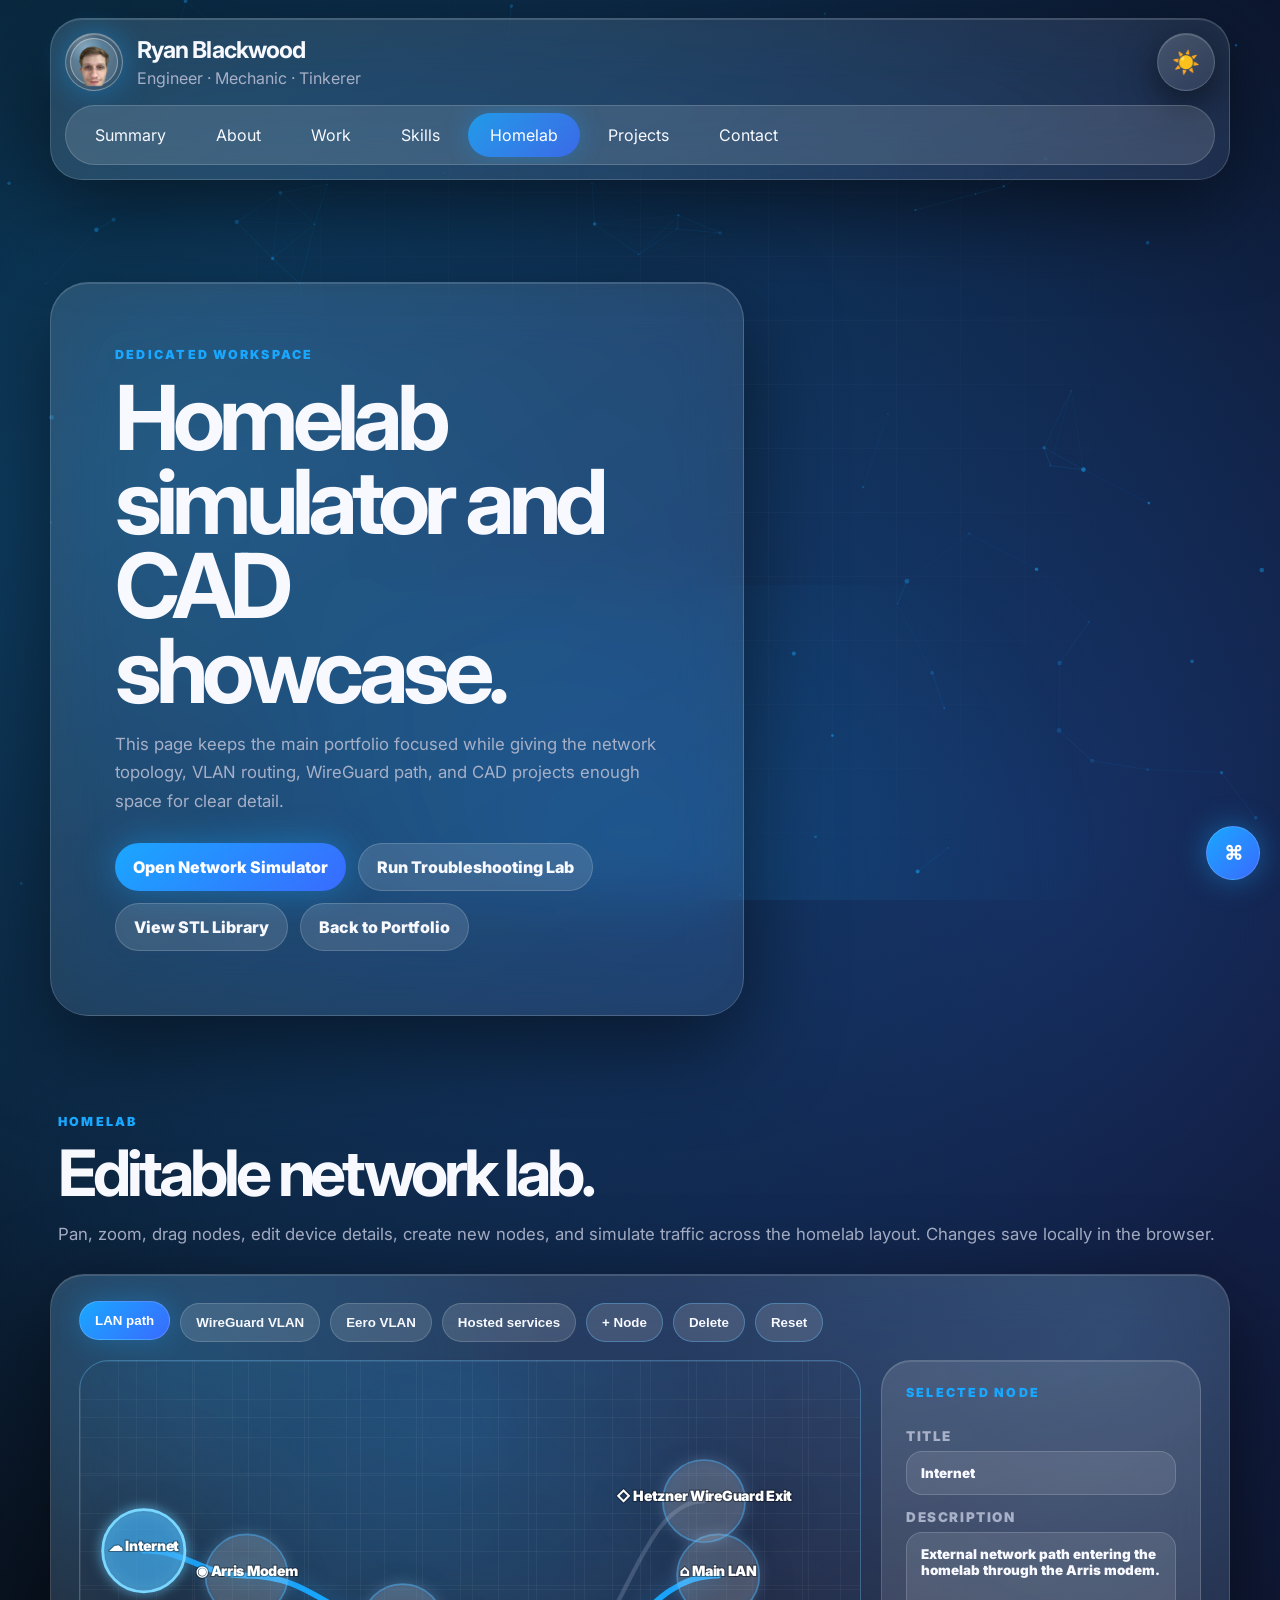
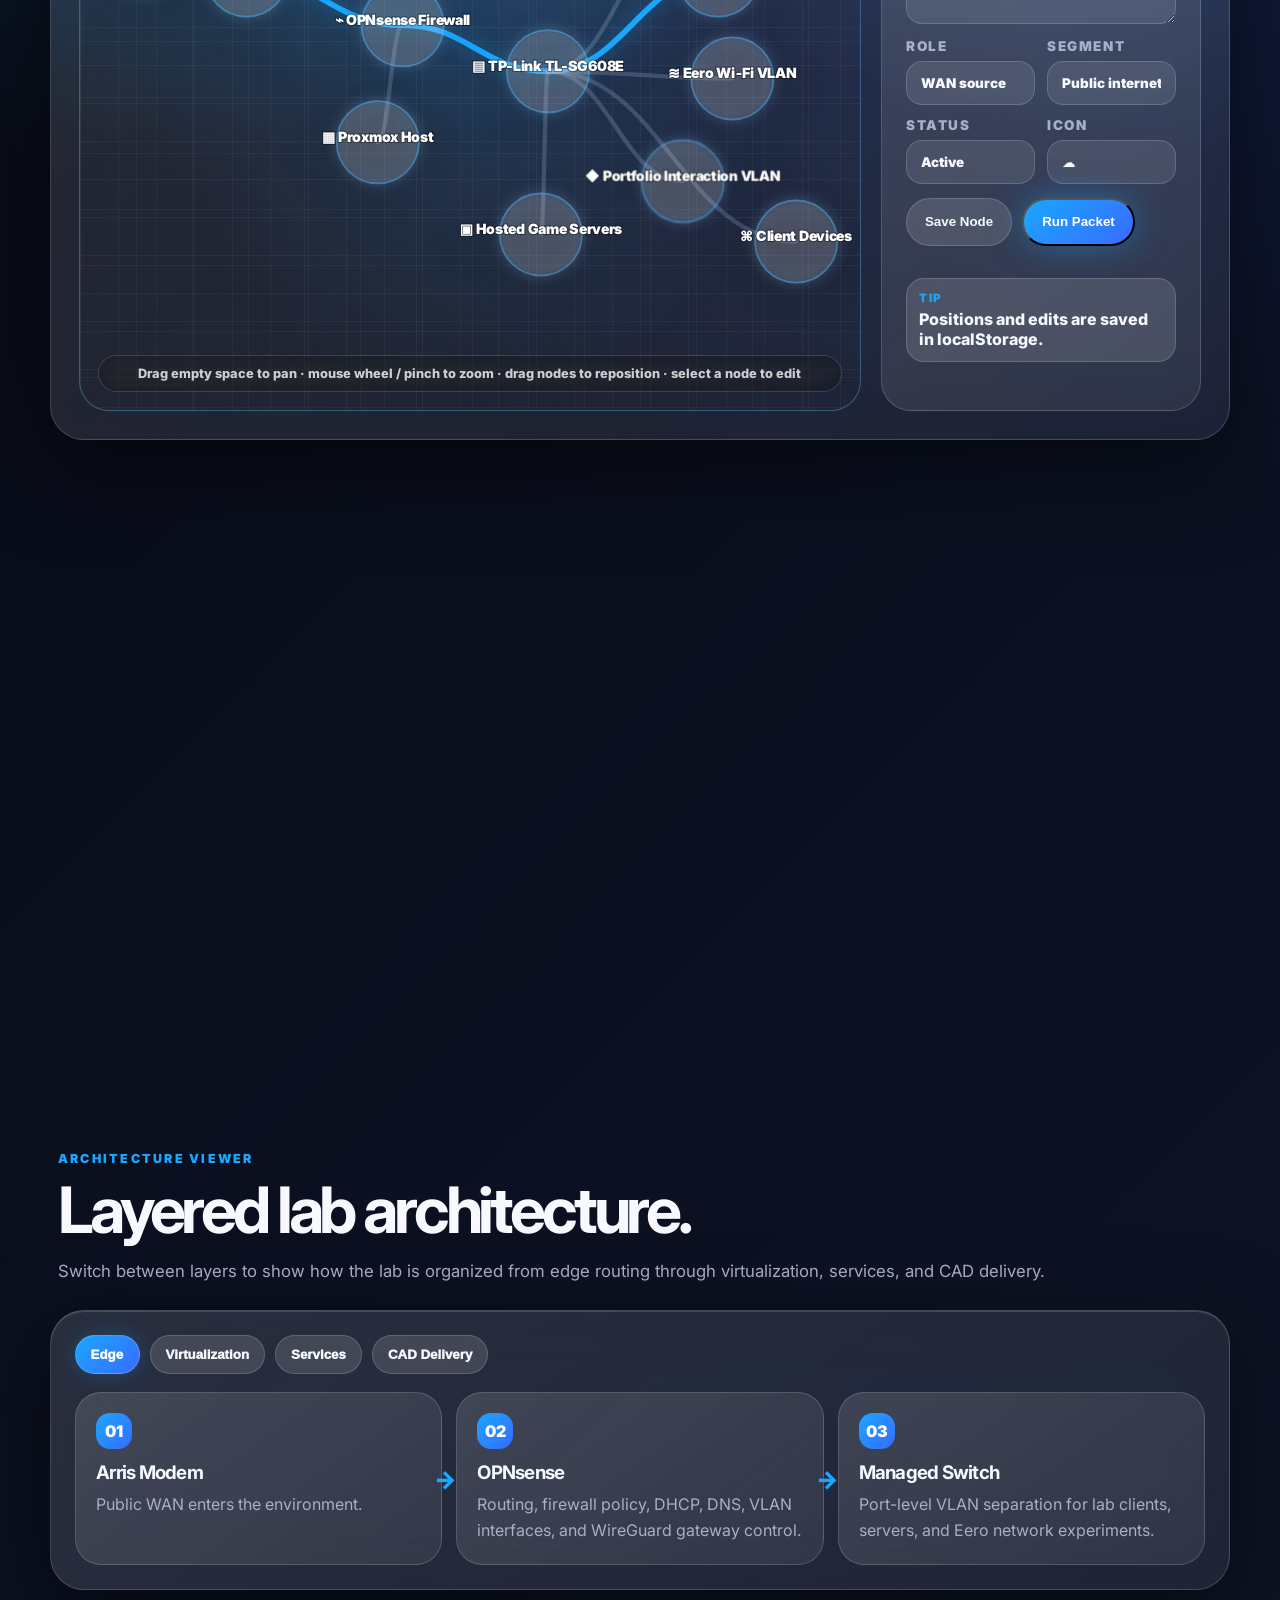
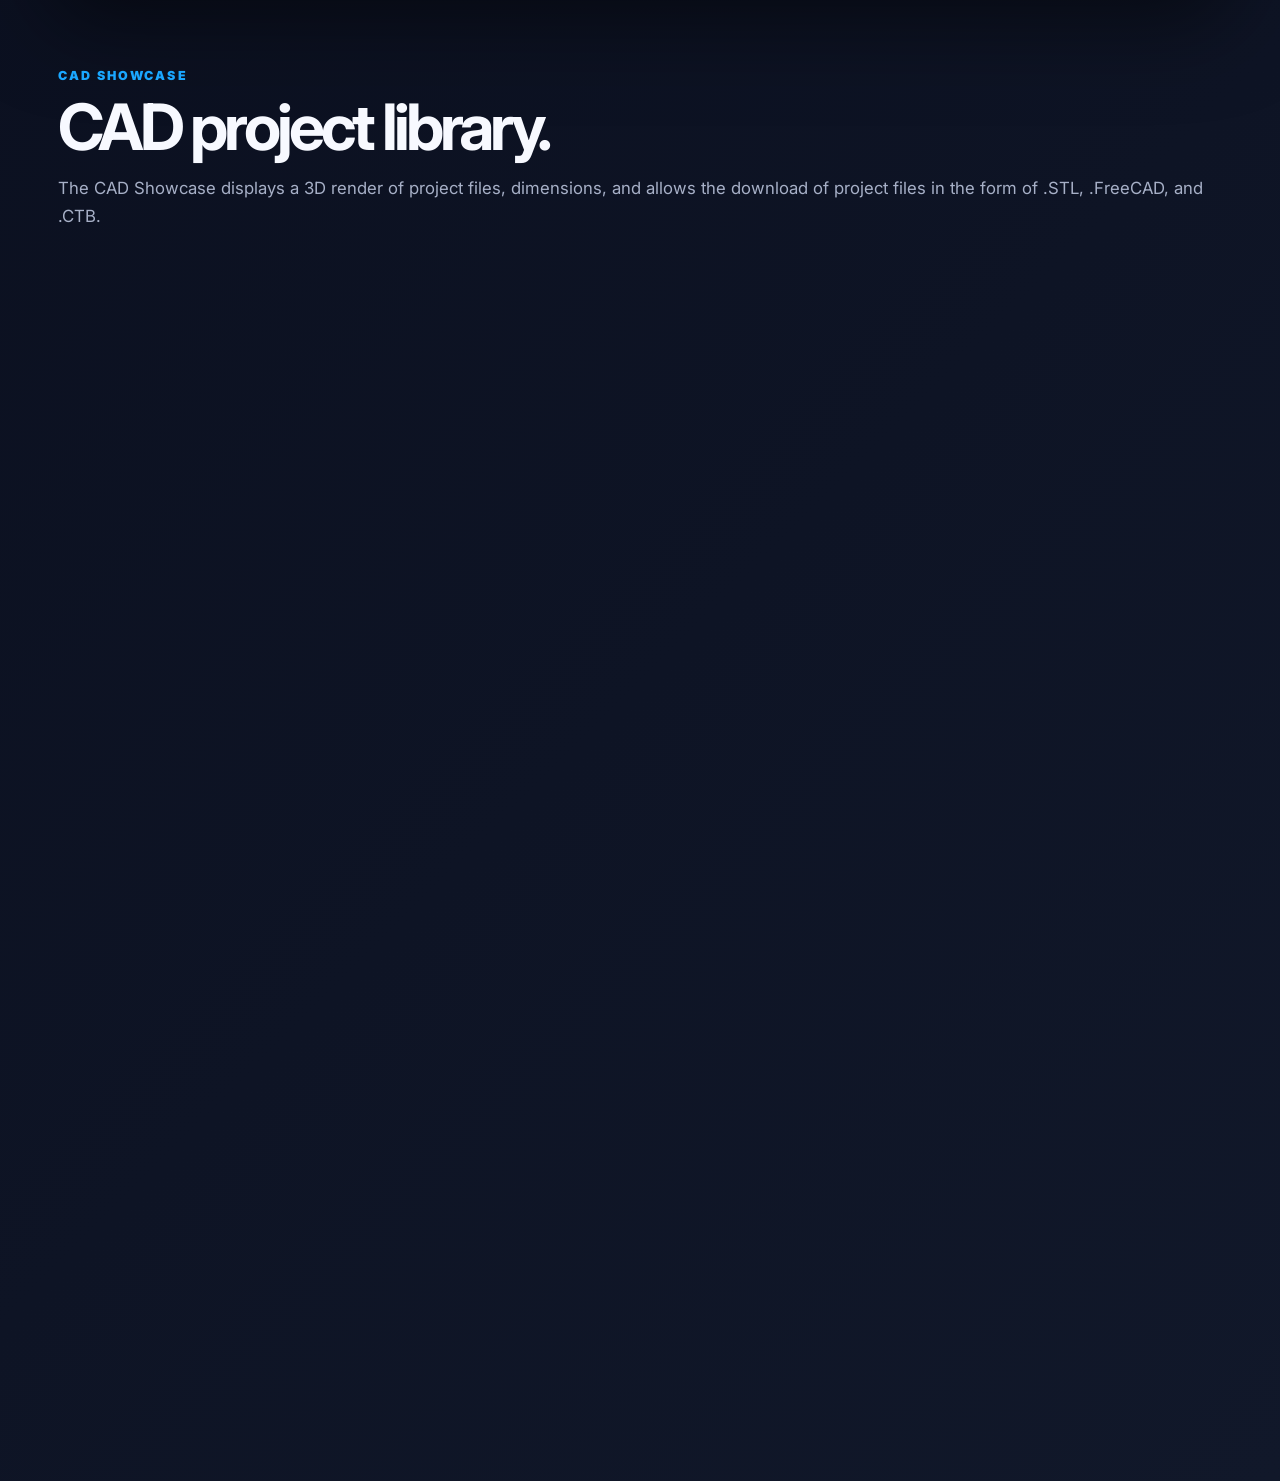
==== commit 6745f888: "Update homelab.html" ====
--- a/homelab.html
+++ b/homelab.html
@@ -183,7 +183,7 @@
 <div class="terminal-output" id="terminalOutput">
 <p>&gt; Portfolio system online.</p>
 <p>&gt; Type help to view commands.</p>
-<p>&gt; Type resume to download Ryan_Blackwood_Resume.pdf.</p>
+<p>&gt; Type resume to download RyanBlackwood_Resume.pdf.</p>
 <p>&gt; Try: network, troubleshoot, architecture, cad, stl, projects, home, contact.</p>
 <p>&gt; Try: theme purple or themes.</p>
 </div>
@@ -192,4 +192,4 @@
 </aside>
 <script src="script.js"></script>
 </body>
-</html>+</html>
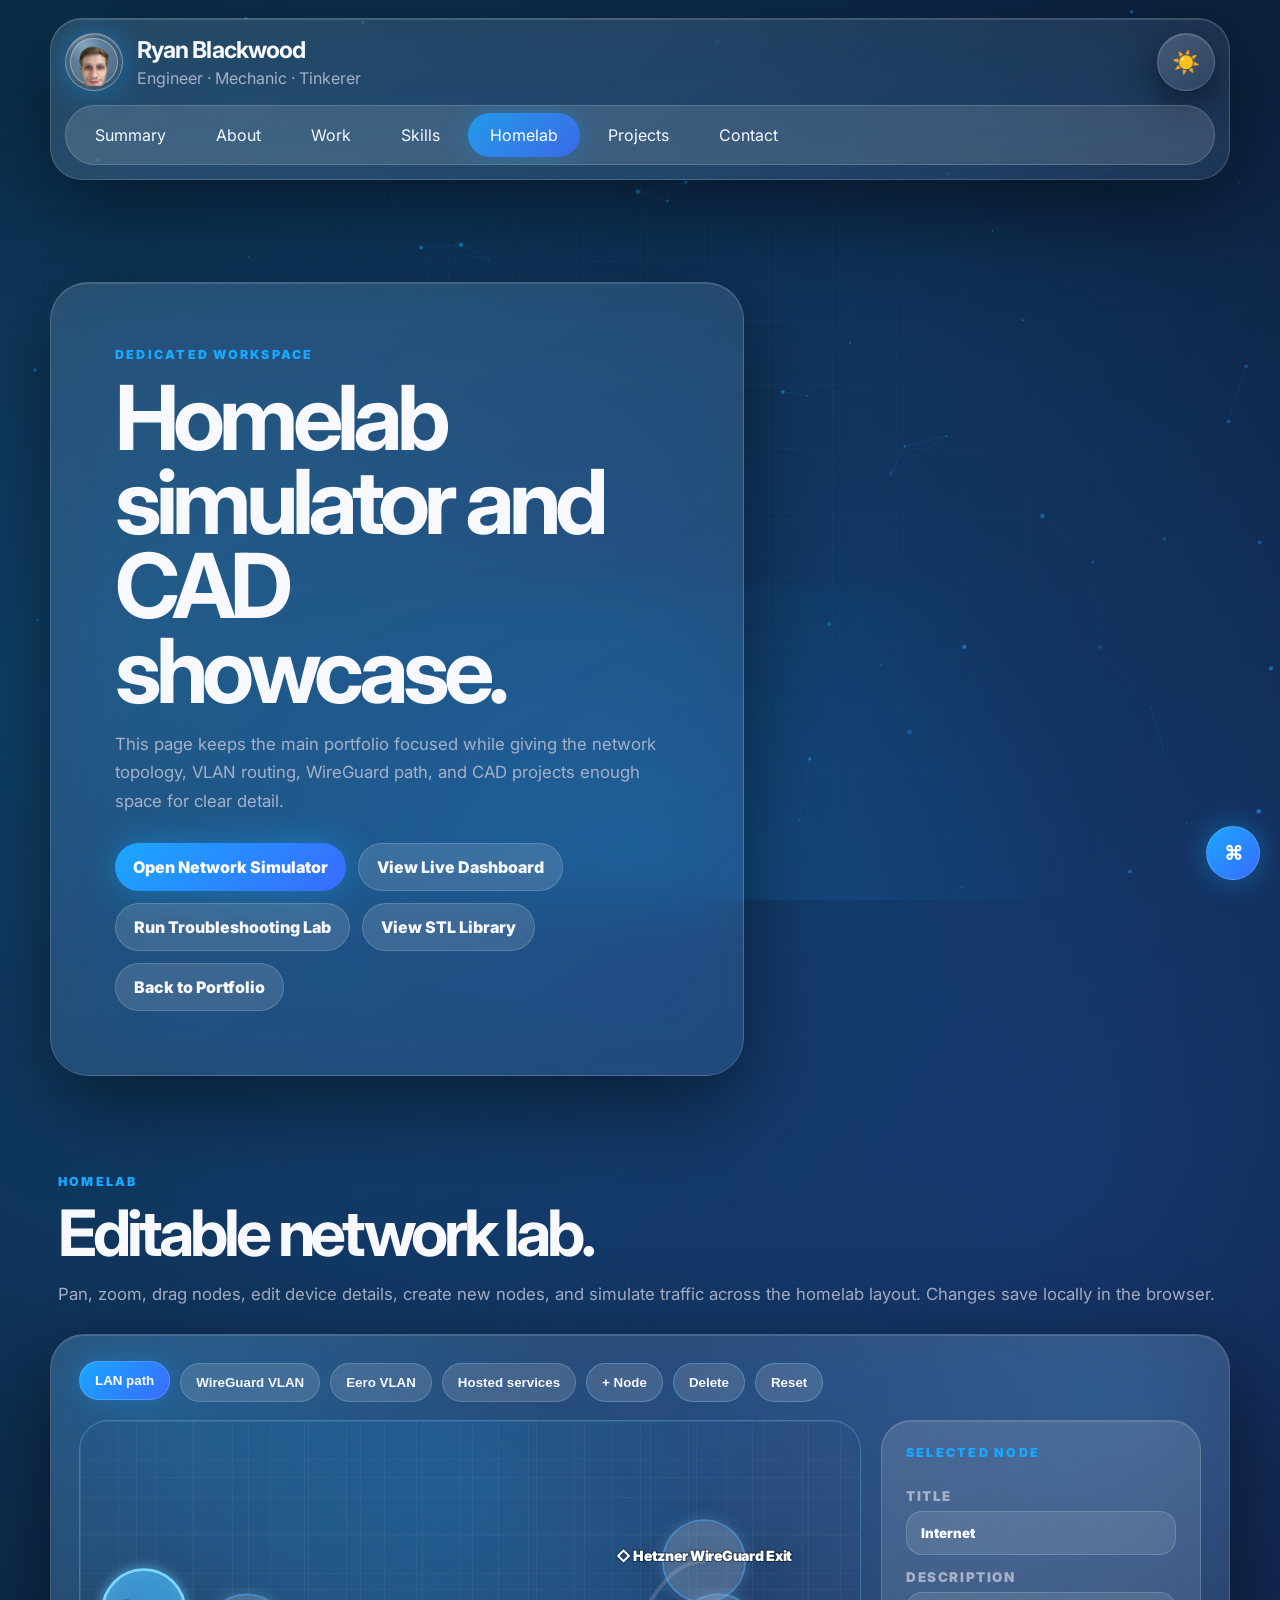
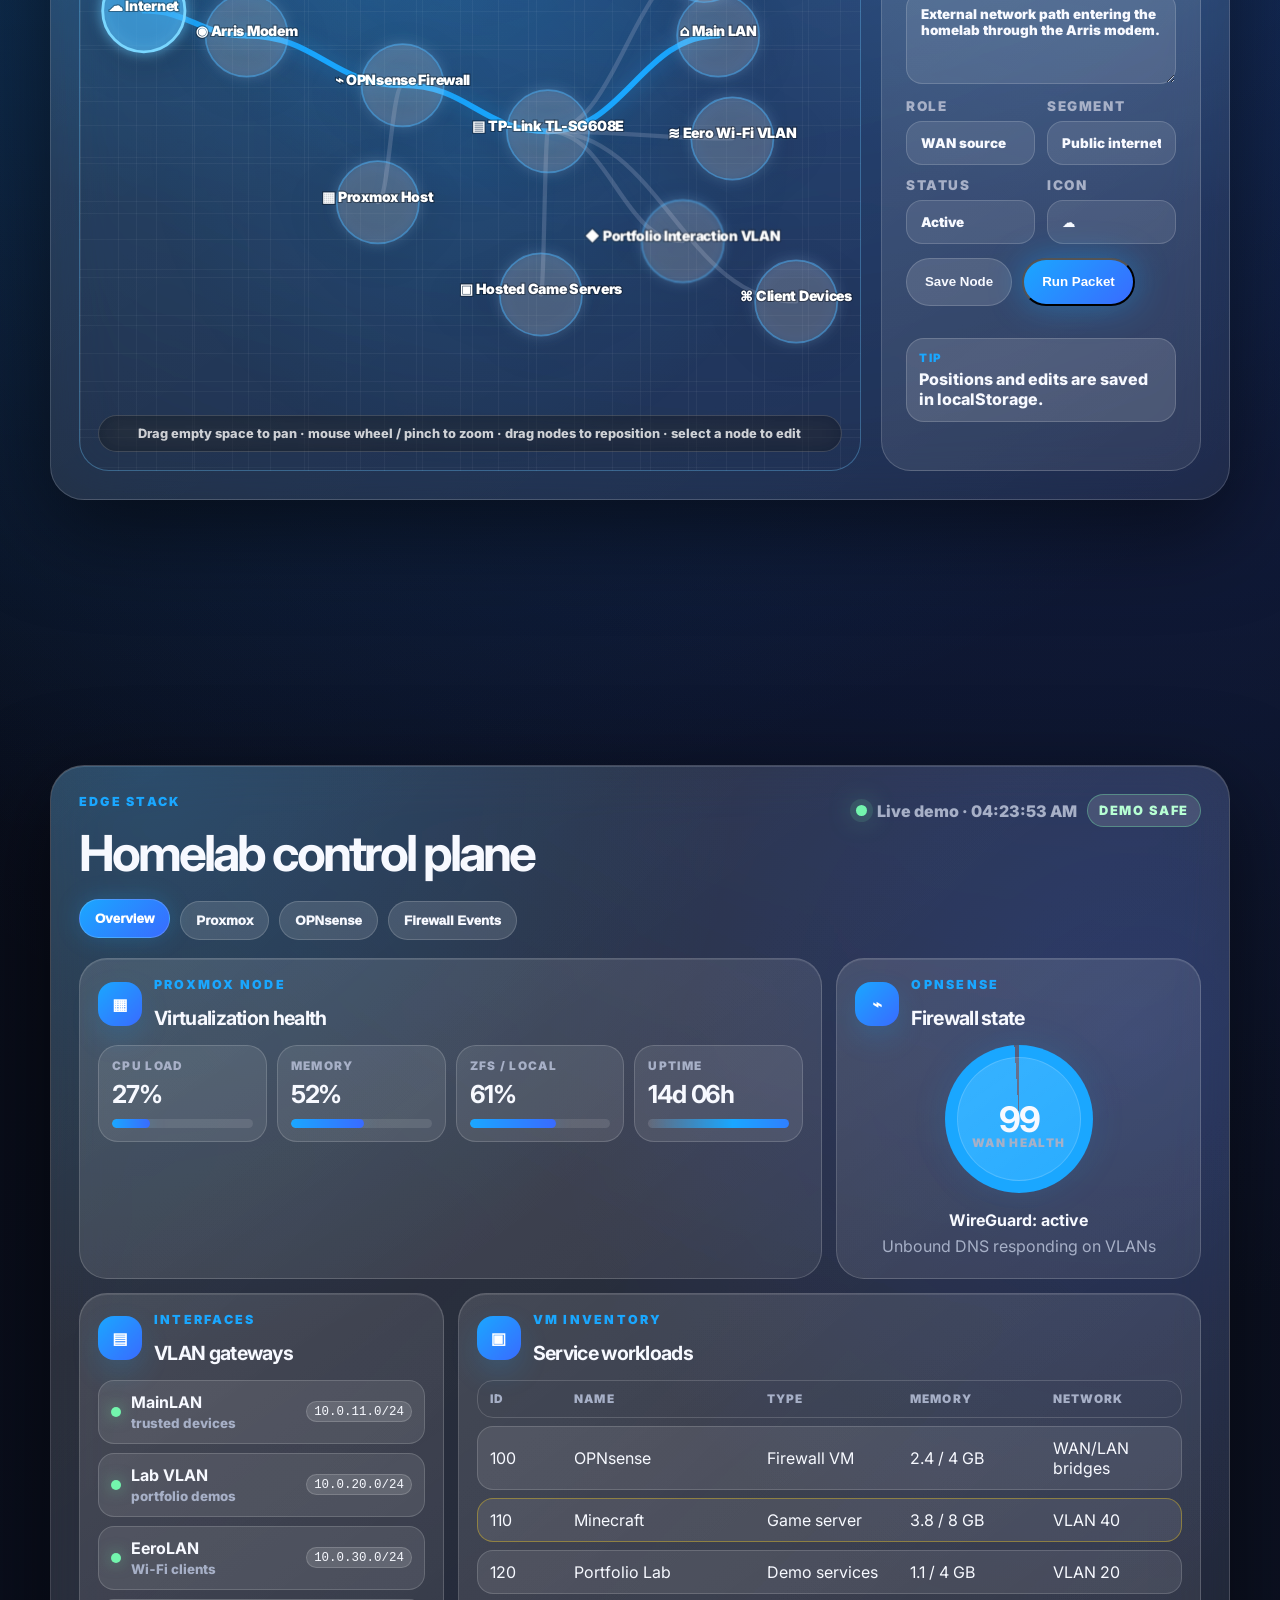
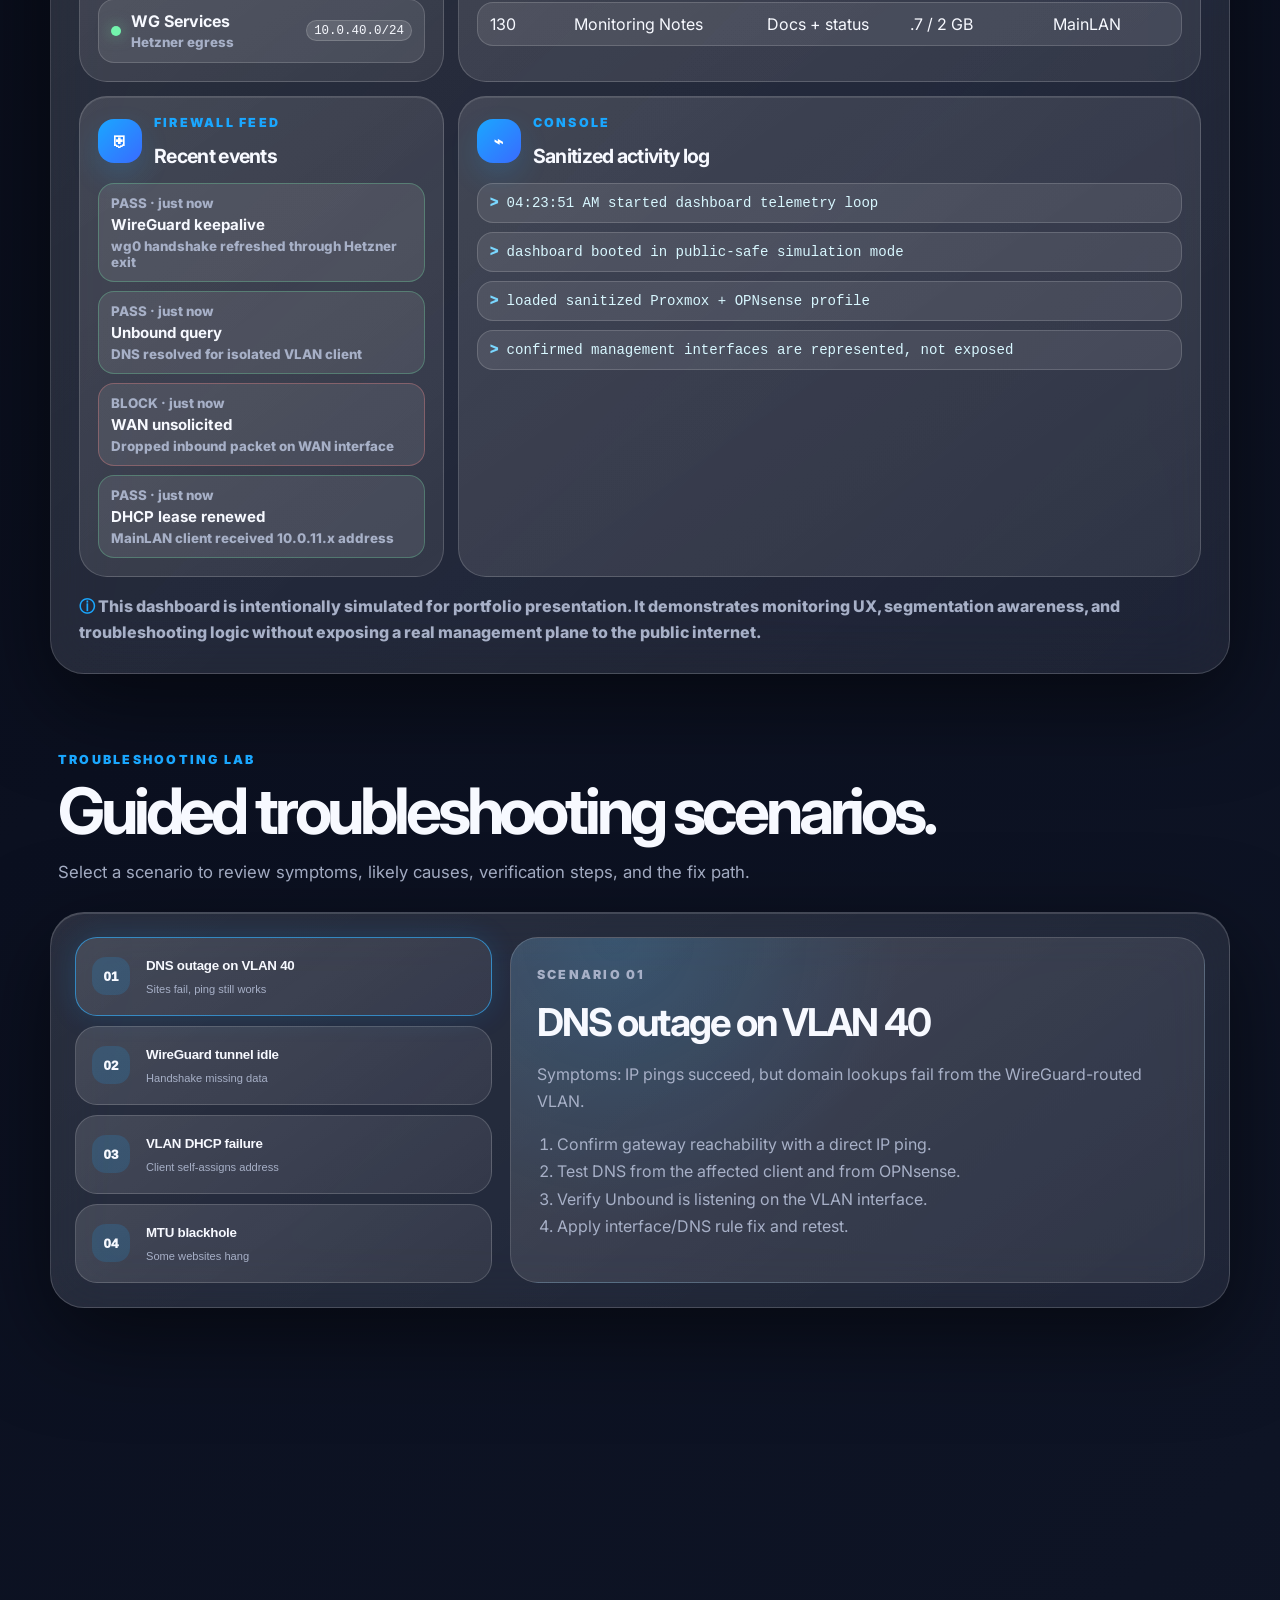
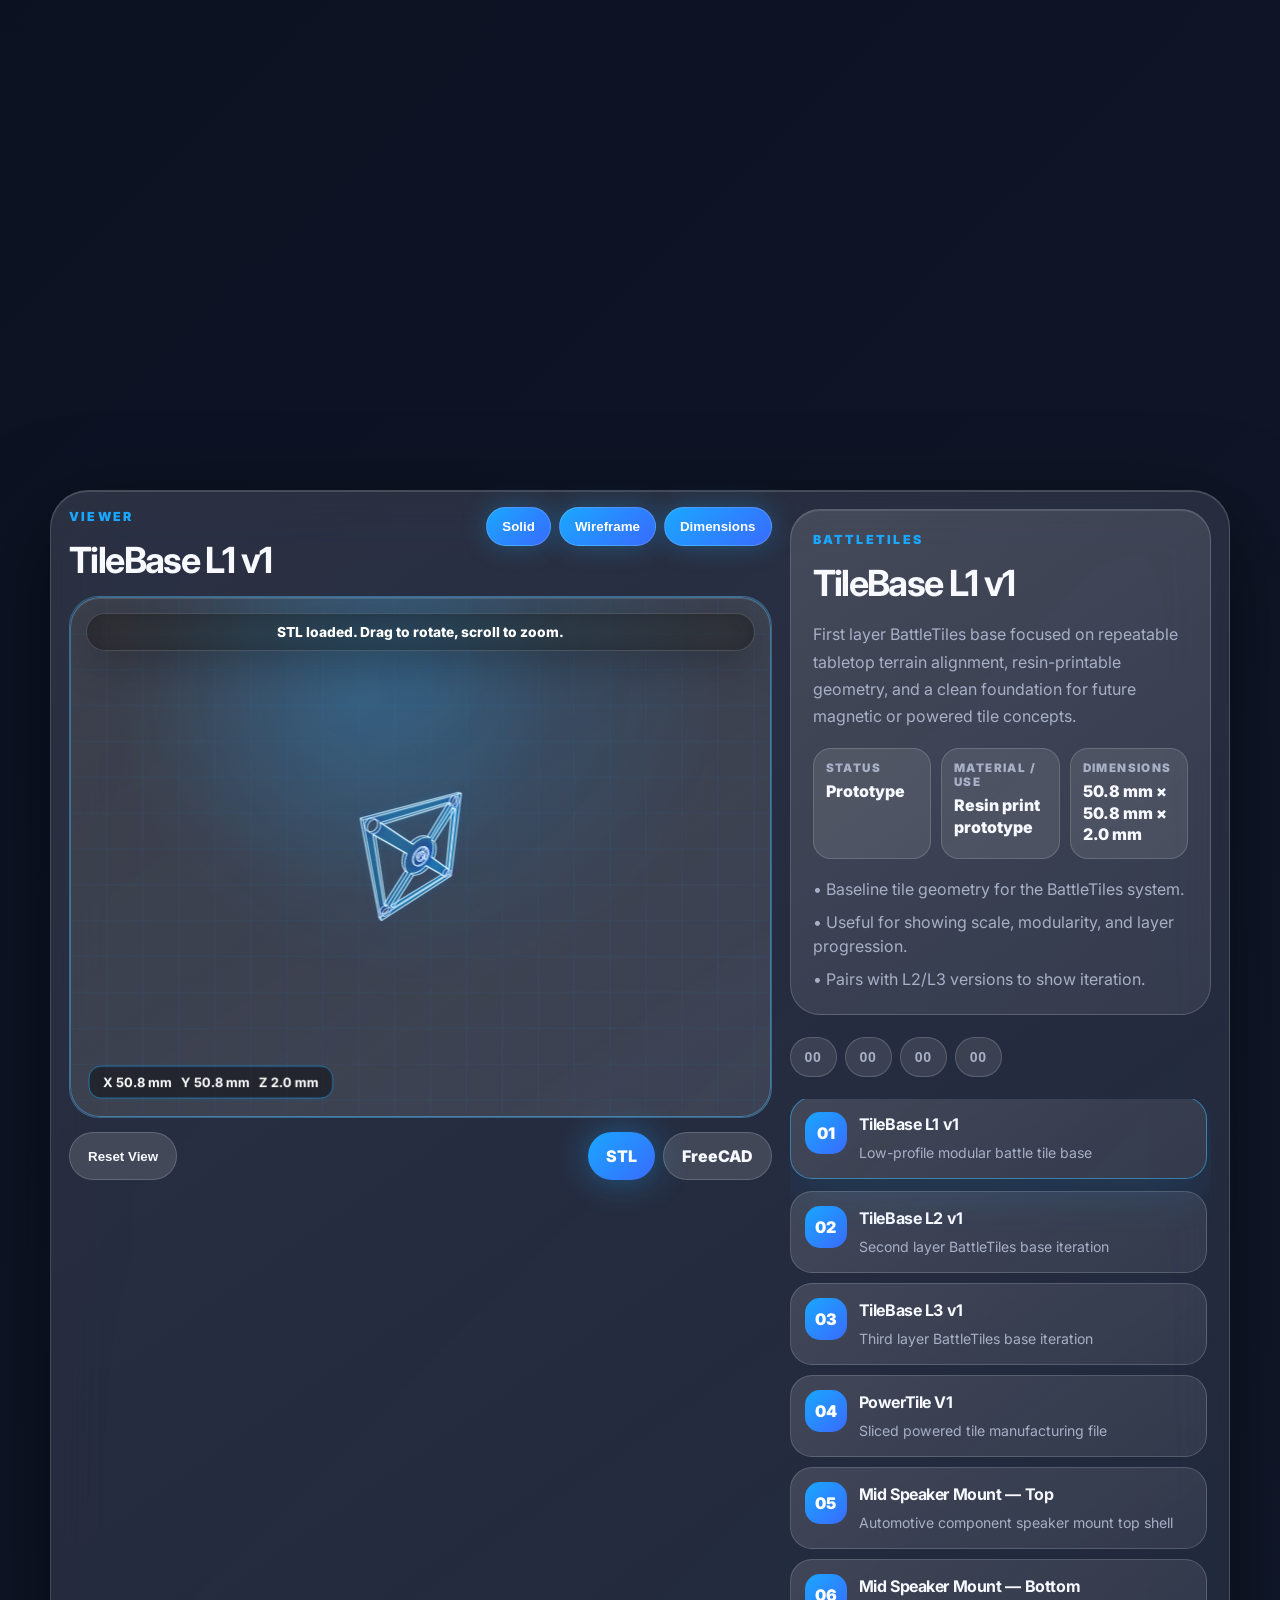
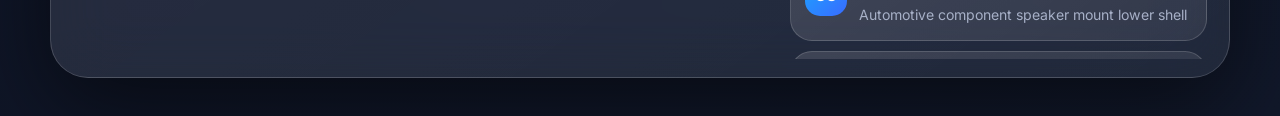
==== commit fc3062cc: "Add files via upload" ====
--- a/homelab.html
+++ b/homelab.html
@@ -48,6 +48,7 @@
         </p>
 <div class="hero-actions">
 <a class="button button-primary" href="#homelab">Open Network Simulator</a>
+<a class="button button-secondary" href="#live-dashboard">View Live Dashboard</a>
 <a class="button button-secondary" href="#troubleshooting">Run Troubleshooting Lab</a>
 <a class="button button-secondary" href="#cad">View STL Library</a>
 <a class="button button-secondary" href="index.html">Back to Portfolio</a>
@@ -107,6 +108,66 @@
 </div>
 </div>
 </section>
+
+<section class="section-block dashboard-section" id="live-dashboard">
+<div class="section-heading reveal-card">
+<p class="eyebrow">Simulated Operations Dashboard</p>
+<h2>Proxmox + OPNsense live lab view.</h2>
+<p>A safe portfolio demo that looks and behaves like a live infrastructure dashboard without exposing real hostnames, keys, public IPs, logs, or management interfaces.</p>
+</div>
+<div class="lab-dashboard glass-shell reveal-card" data-dashboard-mode="overview">
+<div class="dash-topbar">
+<div>
+<p class="eyebrow">Edge Stack</p>
+<h3>Homelab control plane</h3>
+</div>
+<div class="dash-status-cluster" aria-label="Dashboard status summary">
+<span class="dash-live-dot"></span>
+<span id="dashClock">Syncing telemetry…</span>
+<span class="dash-badge dash-badge--good">Demo Safe</span>
+</div>
+</div>
+<div class="dash-tabs" aria-label="Dashboard views" role="tablist">
+<button class="dash-tab is-active" data-dash-view="overview" type="button">Overview</button>
+<button class="dash-tab" data-dash-view="proxmox" type="button">Proxmox</button>
+<button class="dash-tab" data-dash-view="opnsense" type="button">OPNsense</button>
+<button class="dash-tab" data-dash-view="security" type="button">Firewall Events</button>
+</div>
+<div class="dash-grid">
+<section class="dash-panel dash-panel--wide" data-dash-card="overview proxmox">
+<div class="dash-panel-head"><span>▦</span><div><p class="eyebrow">Proxmox Node</p><h4>Virtualization health</h4></div></div>
+<div class="metric-grid">
+<article><small>CPU Load</small><strong id="proxCpu">18%</strong><div class="meter"><i id="proxCpuBar"></i></div></article>
+<article><small>Memory</small><strong id="proxMem">42%</strong><div class="meter"><i id="proxMemBar"></i></div></article>
+<article><small>ZFS / Local</small><strong id="proxDisk">61%</strong><div class="meter"><i id="proxDiskBar"></i></div></article>
+<article><small>Uptime</small><strong id="proxUptime">14d 06h</strong><div class="mini-spark" id="proxSpark" aria-hidden="true"></div></article>
+</div>
+</section>
+<section class="dash-panel" data-dash-card="overview opnsense">
+<div class="dash-panel-head"><span>⌁</span><div><p class="eyebrow">OPNsense</p><h4>Firewall state</h4></div></div>
+<div class="gauge-card"><div class="ring" id="wanRing"><strong id="wanHealth">98</strong><small>WAN health</small></div><p><b id="wgState">WireGuard: active</b><br/><span id="dnsState">Unbound DNS responding on VLANs</span></p></div>
+</section>
+<section class="dash-panel" data-dash-card="overview opnsense security">
+<div class="dash-panel-head"><span>▤</span><div><p class="eyebrow">Interfaces</p><h4>VLAN gateways</h4></div></div>
+<div class="vlan-list" id="vlanList"></div>
+</section>
+<section class="dash-panel dash-panel--wide" data-dash-card="overview proxmox">
+<div class="dash-panel-head"><span>▣</span><div><p class="eyebrow">VM Inventory</p><h4>Service workloads</h4></div></div>
+<div class="vm-table" id="vmTable" role="table" aria-label="Simulated Proxmox virtual machines"></div>
+</section>
+<section class="dash-panel" data-dash-card="overview security opnsense">
+<div class="dash-panel-head"><span>⛨</span><div><p class="eyebrow">Firewall Feed</p><h4>Recent events</h4></div></div>
+<div class="event-feed" id="eventFeed"></div>
+</section>
+<section class="dash-panel dash-panel--wide" data-dash-card="overview proxmox opnsense security">
+<div class="dash-panel-head"><span>⌁</span><div><p class="eyebrow">Console</p><h4>Sanitized activity log</h4></div></div>
+<div class="dash-console" id="dashConsole" aria-live="polite"></div>
+</section>
+</div>
+<p class="dashboard-note">This dashboard is intentionally simulated for portfolio presentation. It demonstrates monitoring UX, segmentation awareness, and troubleshooting logic without exposing a real management plane to the public internet.</p>
+</div>
+</section>
+
 <section class="section-block troubleshooting-section" id="troubleshooting">
 <div class="section-heading reveal-card">
 <p class="eyebrow">Troubleshooting Lab</p>
--- a/styles.css
+++ b/styles.css
@@ -1084,3 +1084,9 @@
    v4.1 CAD Integration — manifest-driven external assets
 ========================================================= */
 .cad-workbench-section code{font-family:ui-monospace,SFMono-Regular,Menlo,monospace;color:var(--text);background:color-mix(in srgb,var(--panel-strong) 78%,transparent);border:1px solid var(--border);border-radius:8px;padding:.12rem .36rem}.cad-workbench{display:grid;grid-template-columns:minmax(0,1.25fr) minmax(330px,.75fr);gap:18px;padding:18px;border-radius:var(--radius-xl)}.cad-viewer-panel,.cad-info-panel{min-width:0}.cad-viewer-toolbar{display:flex;justify-content:space-between;align-items:flex-start;gap:16px;margin-bottom:14px}.cad-viewer-toolbar h3,.cad-details-card h3{margin:0;font-size:clamp(1.45rem,3vw,2.25rem);letter-spacing:-.045em}.cad-toggle-row{display:flex;gap:8px;flex-wrap:wrap;justify-content:flex-end}.cad-toggle-row .sim-pill:not(.is-active){opacity:.58;background:var(--panel);box-shadow:none}.cad-canvas-shell{position:relative;border:1px solid color-mix(in srgb,var(--glow) 30%,var(--border));border-radius:30px;overflow:hidden;background:radial-gradient(circle at 40% 20%,color-mix(in srgb,var(--glow) 16%,transparent),transparent 34%),linear-gradient(145deg,rgba(0,0,0,.24),rgba(255,255,255,.04));min-height:520px}.cad-canvas-shell .stl-viewer{display:block;width:100%;height:520px;cursor:grab}.cad-canvas-shell .stl-viewer:active{cursor:grabbing}.viewer-status{position:absolute;left:16px;top:16px;z-index:2;max-width:calc(100% - 32px);padding:10px 13px;border:1px solid var(--border);border-radius:999px;background:rgba(0,0,0,.42);backdrop-filter:blur(18px);color:#fff;font-weight:800;font-size:.86rem;box-shadow:0 14px 38px rgba(0,0,0,.22)}.viewer-status[data-tone="warn"]{border-color:rgba(250,204,21,.45);color:#fde68a}.viewer-controls--spread{display:flex;justify-content:space-between;align-items:center;gap:12px;margin-top:14px;flex-wrap:wrap}.cad-downloads{display:flex;gap:8px;flex-wrap:wrap;justify-content:flex-end}.cad-download-empty{color:var(--muted);font-weight:800}.cad-info-panel{display:grid;gap:14px;align-content:start}.cad-details-card{border:1px solid var(--border);border-radius:30px;background:linear-gradient(145deg,var(--panel-strong),var(--panel));padding:22px;box-shadow:inset 0 1px 0 rgba(255,255,255,.12)}.cad-details-card>p:not(.eyebrow){color:var(--muted);line-height:1.7}.cad-meta-grid{display:grid;grid-template-columns:repeat(3,minmax(0,1fr));gap:10px;margin:18px 0}.cad-meta-grid div{border:1px solid var(--border);border-radius:18px;padding:12px;background:color-mix(in srgb,var(--panel-strong) 72%,transparent)}.cad-meta-grid dt{color:var(--muted);font-size:.73rem;text-transform:uppercase;letter-spacing:.12em;font-weight:950;margin-bottom:6px}.cad-meta-grid dd{margin:0;color:var(--text);font-weight:850;line-height:1.35}.cad-notes{display:grid;gap:8px;margin-top:14px}.cad-notes p{margin:0;color:var(--muted);line-height:1.55}.cad-library-toolbar{display:flex;gap:8px;overflow:auto;padding:8px 0;scrollbar-width:none}.cad-library-toolbar::-webkit-scrollbar{display:none}.cad-library-toolbar .filter-pill{padding:11px 14px;border-radius:999px;font-size:.88rem}.cad-library--integrated{display:grid;gap:10px;max-height:560px;overflow:auto;padding-right:4px}.cad-library--integrated .cad-card{display:grid;grid-template-columns:auto 1fr;gap:4px 12px;align-items:center;border:1px solid var(--border);border-radius:22px;background:linear-gradient(145deg,var(--panel-strong),var(--panel));padding:14px;text-align:left;cursor:pointer;transition:transform .22s ease,border-color .22s ease,background .22s ease,box-shadow .22s ease}.cad-library--integrated .cad-card:hover,.cad-library--integrated .cad-card.is-active{transform:translateY(-2px);border-color:color-mix(in srgb,var(--glow) 44%,var(--border));box-shadow:0 16px 44px color-mix(in srgb,var(--glow) 12%,transparent)}.cad-library--integrated .cad-card.hidden{display:none}.cad-library--integrated .cad-card span{grid-row:span 2;width:42px;height:42px;display:grid;place-items:center;border-radius:15px;background:linear-gradient(135deg,var(--glow),var(--glow-2));color:white;font-weight:950}.cad-library--integrated .cad-card h3{margin:0;font-size:1rem;letter-spacing:-.025em}.cad-library--integrated .cad-card p{grid-column:2;margin:0;color:var(--muted);font-size:.88rem;line-height:1.35}.cad-setup-note{margin-top:18px;padding:24px;border-radius:30px}.cad-setup-note h3{margin:0 0 8px;font-size:1.35rem}.cad-setup-note p{color:var(--muted);line-height:1.65}.cad-setup-note pre{overflow:auto;border:1px solid var(--border);border-radius:18px;background:rgba(0,0,0,.22);padding:14px;color:var(--text)}@media(max-width:1000px){.cad-workbench{grid-template-columns:1fr}.cad-canvas-shell,.cad-canvas-shell .stl-viewer{min-height:430px;height:430px}.cad-meta-grid{grid-template-columns:1fr 1fr 1fr}}@media(max-width:640px){.cad-workbench{padding:12px;border-radius:30px}.cad-viewer-toolbar{display:grid}.cad-toggle-row{justify-content:flex-start}.cad-canvas-shell,.cad-canvas-shell .stl-viewer{min-height:340px;height:340px}.cad-meta-grid{grid-template-columns:1fr}.viewer-controls--spread,.cad-downloads{justify-content:flex-start}.viewer-status{position:static;margin:10px;border-radius:16px}.cad-canvas-shell{display:flex;flex-direction:column}.cad-canvas-shell .stl-viewer{order:2}}
+
+
+/* =========================================================
+   v4.2 — Simulated Proxmox / OPNsense dashboard
+========================================================= */
+.dashboard-section{margin-top:70px}.lab-dashboard{border-radius:34px;padding:clamp(16px,3vw,28px);position:relative;overflow:hidden}.lab-dashboard:before{content:"";position:absolute;inset:0;pointer-events:none;background:radial-gradient(circle at 8% 0,color-mix(in srgb,var(--glow) 20%,transparent),transparent 32%),radial-gradient(circle at 92% 18%,color-mix(in srgb,var(--glow-2) 18%,transparent),transparent 36%),linear-gradient(135deg,rgba(255,255,255,.04),transparent)}.lab-dashboard>*{position:relative;z-index:1}.dash-topbar{display:flex;justify-content:space-between;align-items:flex-start;gap:18px;margin-bottom:18px}.dash-topbar h3{margin:0;font-size:clamp(1.8rem,4vw,3.1rem);letter-spacing:-.06em}.dash-status-cluster{display:flex;align-items:center;gap:10px;flex-wrap:wrap;justify-content:flex-end;color:var(--muted);font-weight:850}.dash-live-dot{width:11px;height:11px;border-radius:50%;background:#73f5ad;box-shadow:0 0 0 6px rgba(115,245,173,.11),0 0 26px rgba(115,245,173,.7);animation:dashPulse 1.8s ease-in-out infinite}.dash-badge{border:1px solid var(--border);border-radius:999px;padding:8px 11px;background:var(--panel-strong);font-size:.8rem;text-transform:uppercase;letter-spacing:.12em;font-weight:950}.dash-badge--good{border-color:rgba(115,245,173,.35);color:#b7ffd4}.dash-tabs{display:flex;gap:10px;flex-wrap:wrap;margin-bottom:18px}.dash-tab{border:1px solid var(--border);border-radius:999px;padding:11px 15px;background:var(--panel-strong);color:var(--text);font-weight:950;cursor:pointer;transition:transform .2s ease,background .2s ease,box-shadow .2s ease}.dash-tab:hover,.dash-tab.is-active{transform:translateY(-2px);background:linear-gradient(135deg,var(--glow),var(--glow-2));color:#fff;box-shadow:0 0 24px color-mix(in srgb,var(--glow) 24%,transparent)}.dash-grid{display:grid;grid-template-columns:repeat(3,minmax(0,1fr));gap:14px}.dash-panel{border:1px solid var(--border);border-radius:28px;background:linear-gradient(145deg,var(--panel-strong),var(--panel));padding:18px;box-shadow:inset 0 1px 0 rgba(255,255,255,.1);min-width:0}.dash-panel.is-hidden{display:none}.dash-panel--wide{grid-column:span 2}.dash-panel-head{display:flex;align-items:center;gap:12px;margin-bottom:15px}.dash-panel-head>span{width:44px;height:44px;display:grid;place-items:center;border-radius:16px;background:linear-gradient(135deg,var(--glow),var(--glow-2));color:#fff;font-weight:950;box-shadow:0 12px 28px color-mix(in srgb,var(--glow) 18%,transparent)}.dash-panel h4{margin:0;font-size:1.22rem;letter-spacing:-.035em}.metric-grid{display:grid;grid-template-columns:repeat(4,minmax(0,1fr));gap:10px}.metric-grid article{border:1px solid var(--border);border-radius:20px;padding:13px;background:color-mix(in srgb,var(--panel-strong) 70%,transparent)}.metric-grid small,.gauge-card small{display:block;color:var(--muted);font-size:.74rem;text-transform:uppercase;letter-spacing:.11em;font-weight:950}.metric-grid strong{display:block;margin:6px 0 10px;font-size:1.55rem;letter-spacing:-.05em}.meter{height:9px;border-radius:999px;background:rgba(255,255,255,.1);overflow:hidden}.meter i{display:block;height:100%;width:35%;border-radius:inherit;background:linear-gradient(90deg,var(--glow),var(--glow-2));box-shadow:0 0 16px color-mix(in srgb,var(--glow) 35%,transparent);transition:width .55s ease}.mini-spark{height:9px;border-radius:999px;background:linear-gradient(90deg,rgba(255,255,255,.12),var(--glow),var(--glow-2),rgba(255,255,255,.12));background-size:180% 100%;animation:dashSweep 2.5s linear infinite}.gauge-card{display:grid;gap:15px;align-items:center;justify-items:center;text-align:center}.gauge-card p{margin:0;color:var(--muted);line-height:1.6}.gauge-card b{color:var(--text)}.ring{width:148px;height:148px;border-radius:50%;display:grid;place-items:center;background:conic-gradient(var(--glow) var(--ring,95%),rgba(255,255,255,.1) 0);position:relative;box-shadow:0 0 34px color-mix(in srgb,var(--glow) 13%,transparent)}.ring:before{content:"";position:absolute;inset:12px;border-radius:inherit;background:linear-gradient(145deg,var(--panel-strong),var(--panel));border:1px solid var(--border)}.ring strong,.ring small{position:relative;z-index:1}.ring strong{font-size:2.2rem;letter-spacing:-.07em}.ring small{margin-top:48px;position:absolute}.vlan-list,.event-feed,.dash-console{display:grid;gap:9px}.vlan-row,.event-row,.console-line{border:1px solid var(--border);border-radius:16px;background:color-mix(in srgb,var(--panel-strong) 70%,transparent);padding:11px 12px}.vlan-row{display:grid;grid-template-columns:auto 1fr auto;gap:10px;align-items:center}.vlan-row span:first-child{width:10px;height:10px;border-radius:50%;background:#73f5ad;box-shadow:0 0 15px rgba(115,245,173,.5)}.vlan-row strong{display:block}.vlan-row small,.event-row small,.console-line small{color:var(--muted);font-weight:800}.vlan-row code{font-size:.78rem}.vm-table{display:grid;gap:8px}.vm-row{display:grid;grid-template-columns:74px minmax(0,1.1fr) .8fr .8fr .7fr;gap:10px;align-items:center;border:1px solid var(--border);border-radius:16px;padding:11px 12px;background:color-mix(in srgb,var(--panel-strong) 68%,transparent)}.vm-row.vm-head{color:var(--muted);font-size:.74rem;text-transform:uppercase;letter-spacing:.11em;font-weight:950;background:transparent}.vm-state{display:inline-flex;align-items:center;gap:6px;font-weight:950}.vm-state:before{content:"";width:8px;height:8px;border-radius:50%;background:#73f5ad;box-shadow:0 0 12px rgba(115,245,173,.55)}.event-row{display:grid;gap:4px}.event-row strong{font-size:.94rem}.event-row[data-severity="block"]{border-color:rgba(255,138,138,.32)}.event-row[data-severity="pass"]{border-color:rgba(115,245,173,.28)}.dash-console{max-height:260px;overflow:auto;font-family:ui-monospace,SFMono-Regular,Menlo,Consolas,monospace}.console-line{color:#d8f7ff;font-size:.88rem}.console-line:before{content:"> ";color:var(--glow-3);font-weight:950}.dashboard-note{margin:16px 0 0;color:var(--muted);line-height:1.65;font-weight:800}.dashboard-note:before{content:"ⓘ ";color:var(--glow)}@keyframes dashPulse{50%{transform:scale(.72);opacity:.7}}@keyframes dashSweep{to{background-position:-180% 0}}@media(max-width:1100px){.dash-grid{grid-template-columns:repeat(2,minmax(0,1fr))}.dash-panel--wide{grid-column:span 2}.metric-grid{grid-template-columns:repeat(2,minmax(0,1fr))}}@media(max-width:720px){.dash-topbar{display:grid}.dash-status-cluster{justify-content:flex-start}.dash-grid{grid-template-columns:1fr}.dash-panel--wide{grid-column:span 1}.metric-grid{grid-template-columns:1fr}.vm-row{grid-template-columns:1fr 1fr}.vm-row.vm-head{display:none}.vm-row span:nth-child(2){font-weight:950}.ring{width:132px;height:132px}.lab-dashboard{border-radius:28px;padding:12px}}
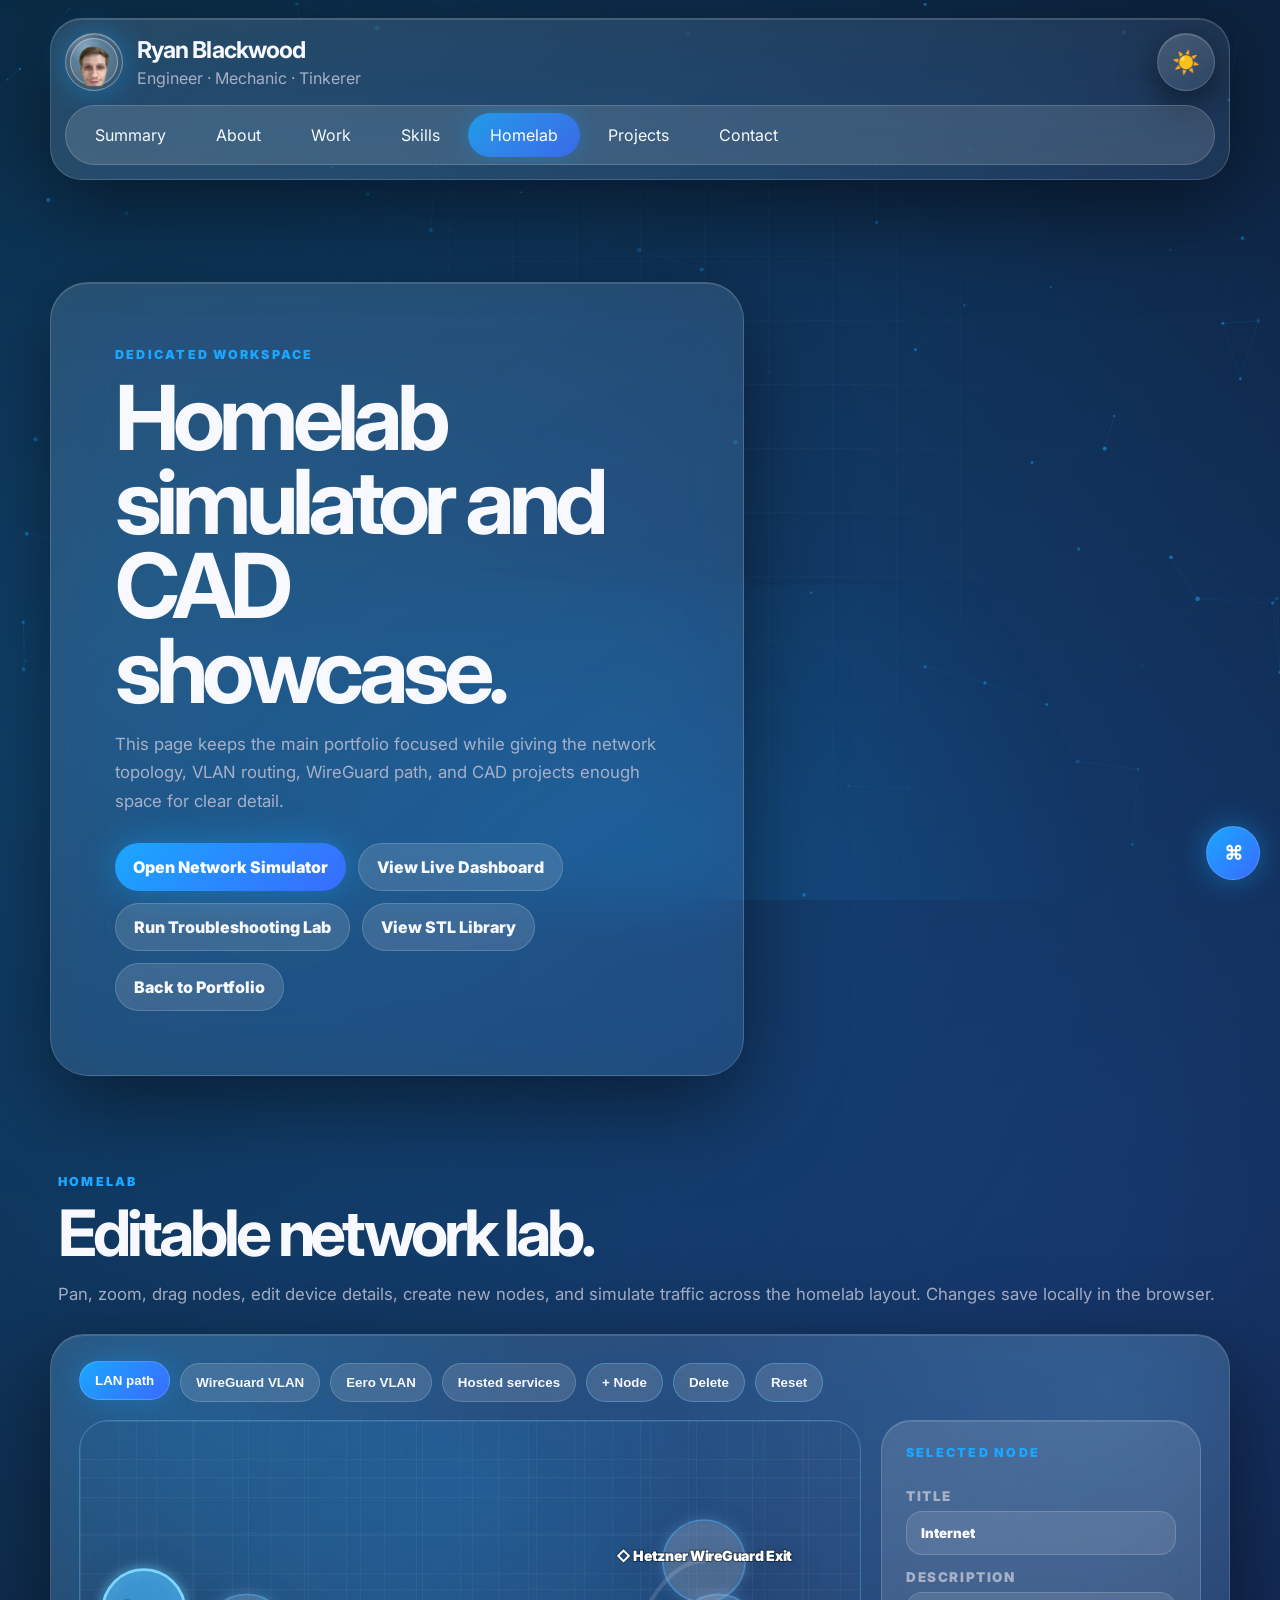
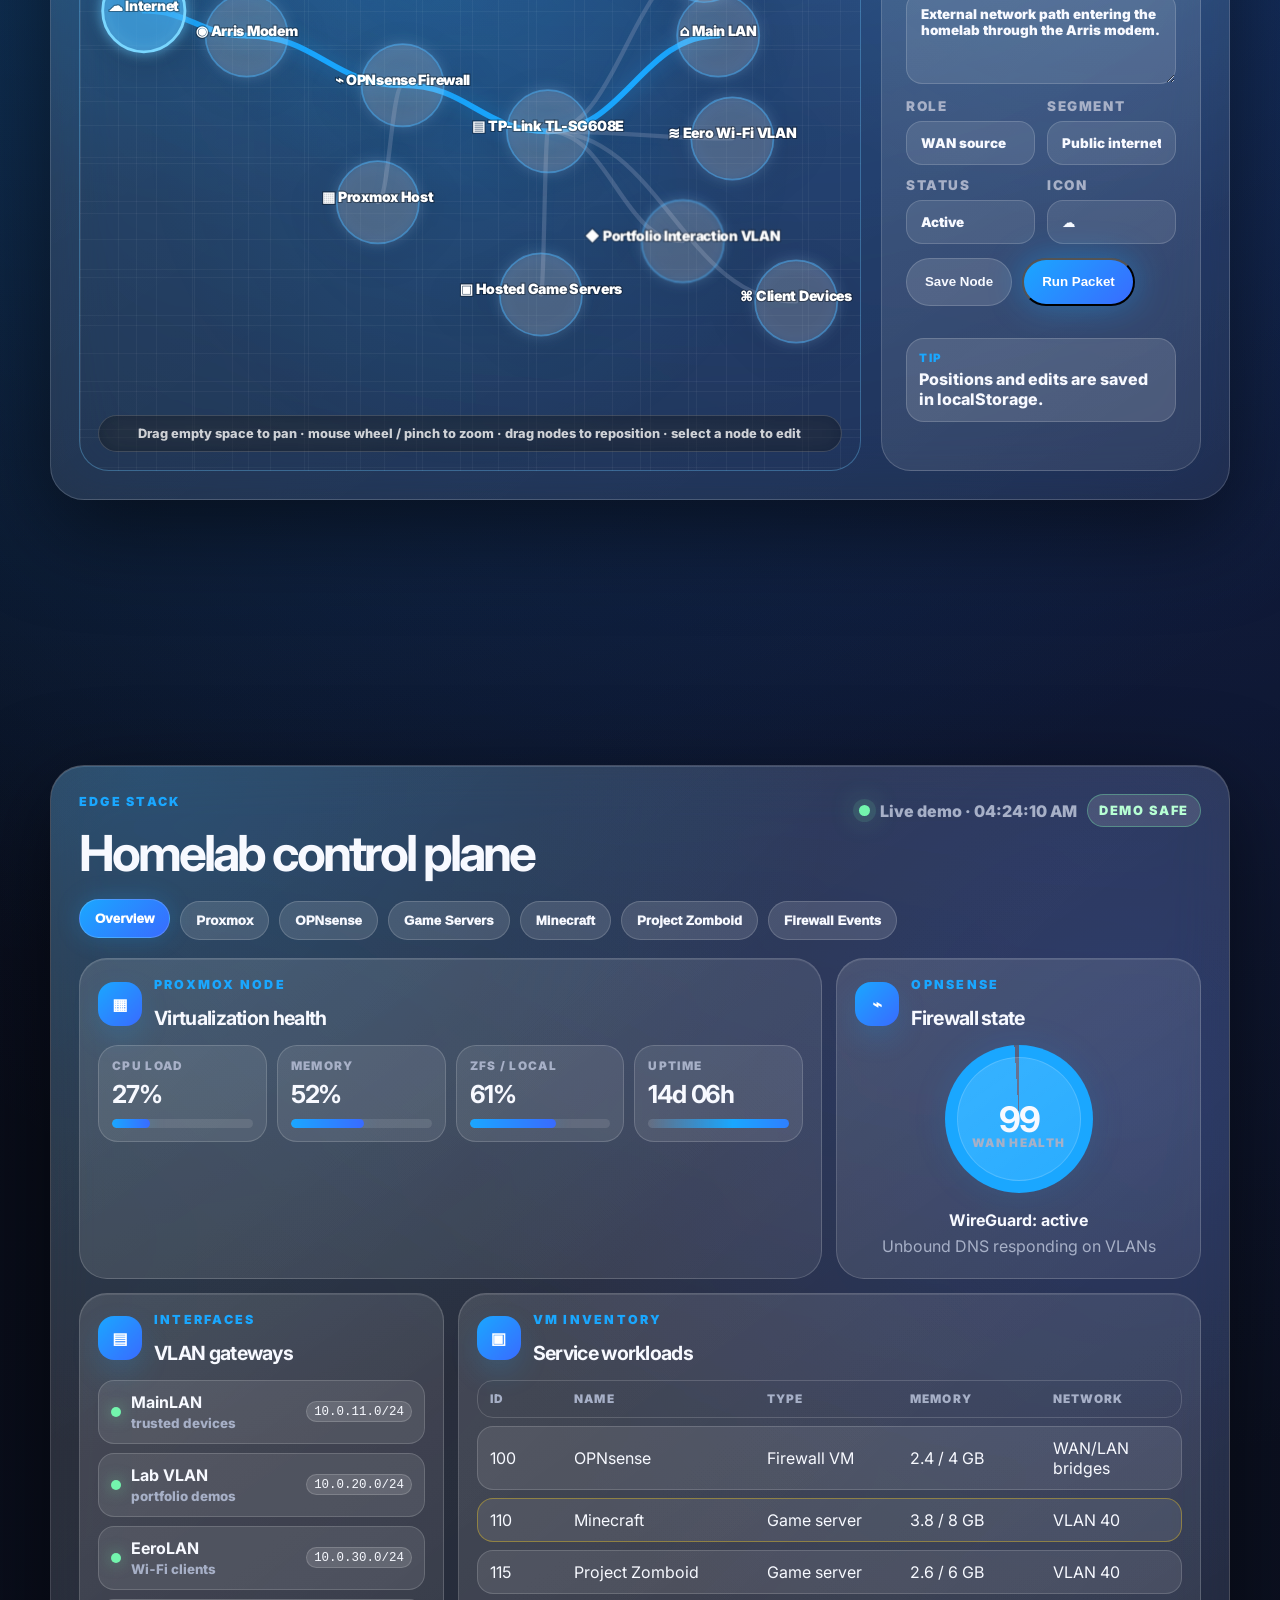
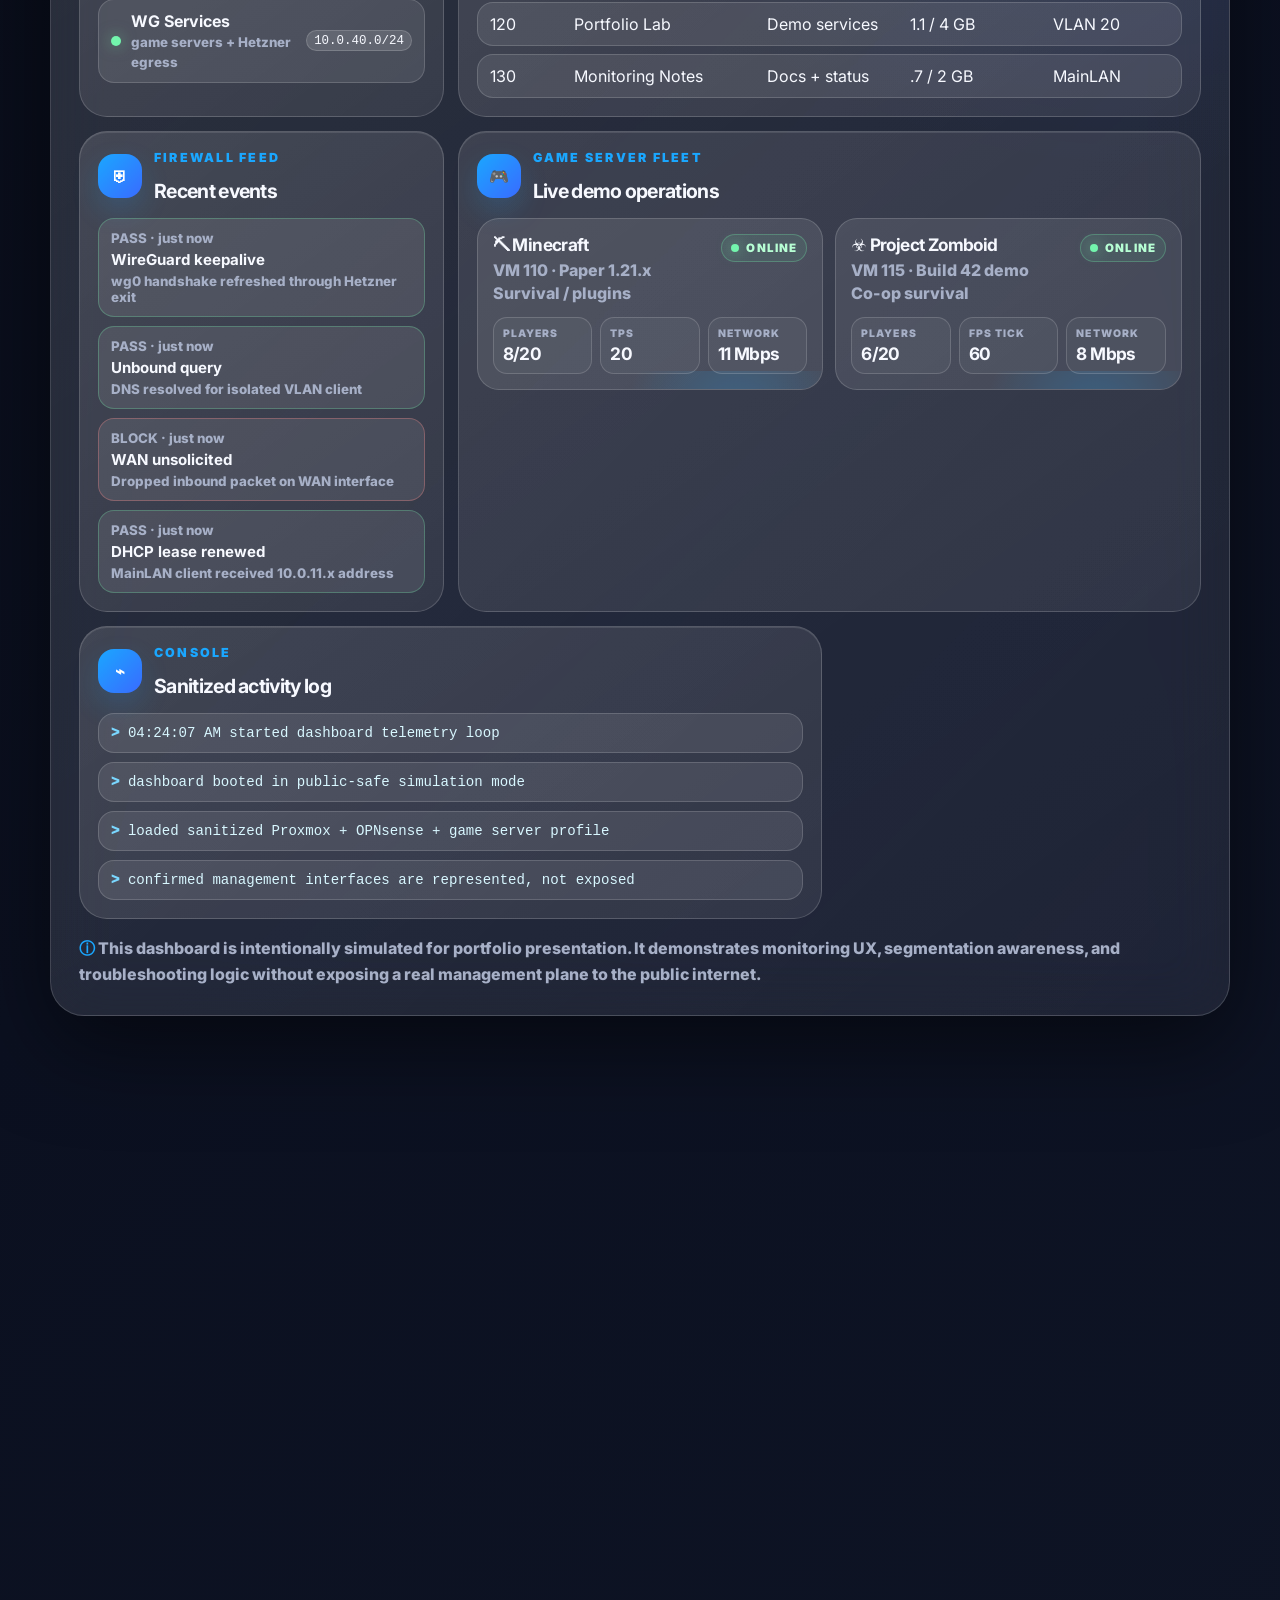
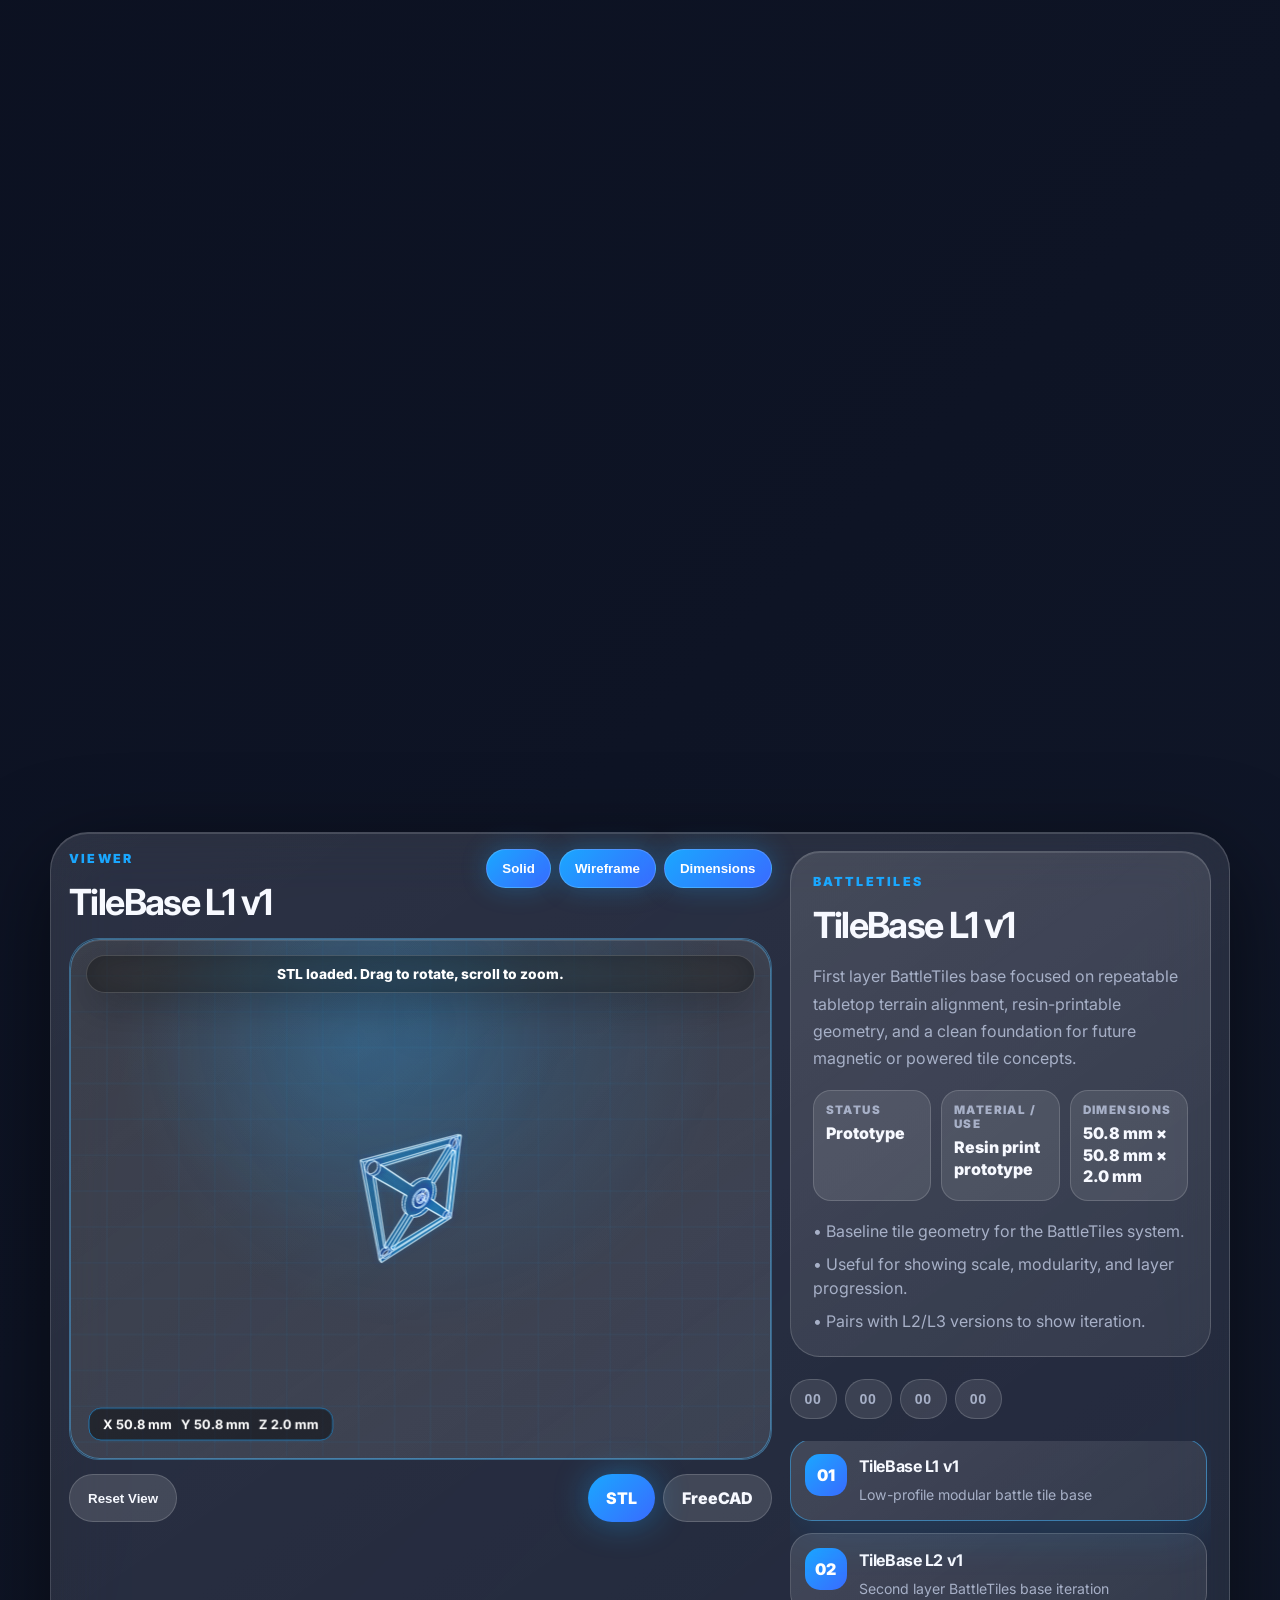
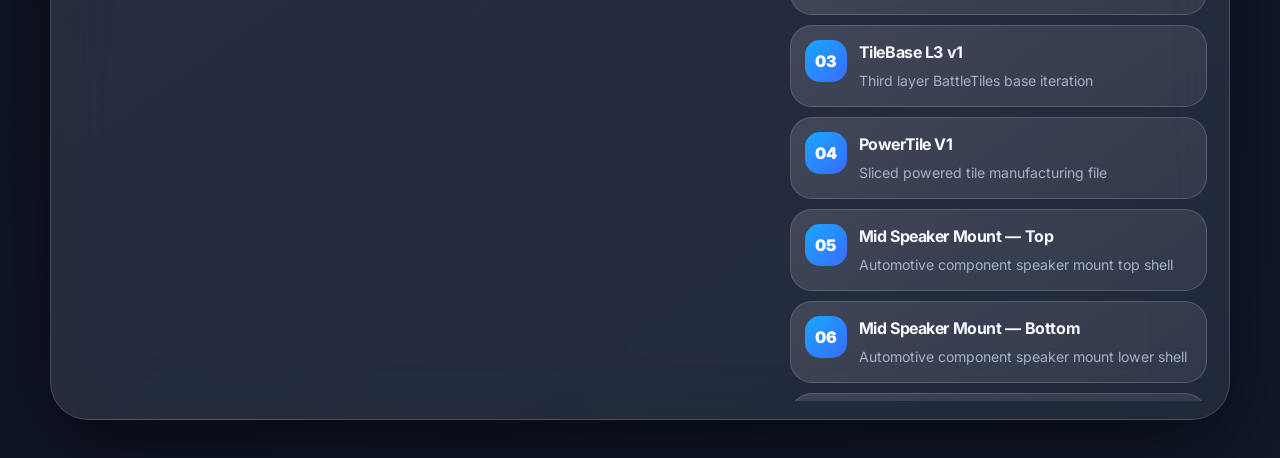
==== commit 864e802b: "Add files via upload" ====
--- a/homelab.html
+++ b/homelab.html
@@ -131,6 +131,9 @@
 <button class="dash-tab is-active" data-dash-view="overview" type="button">Overview</button>
 <button class="dash-tab" data-dash-view="proxmox" type="button">Proxmox</button>
 <button class="dash-tab" data-dash-view="opnsense" type="button">OPNsense</button>
+<button class="dash-tab" data-dash-view="gamefleet" type="button">Game Servers</button>
+<button class="dash-tab" data-dash-view="minecraft" type="button">Minecraft</button>
+<button class="dash-tab" data-dash-view="zomboid" type="button">Project Zomboid</button>
 <button class="dash-tab" data-dash-view="security" type="button">Firewall Events</button>
 </div>
 <div class="dash-grid">
@@ -158,6 +161,35 @@
 <section class="dash-panel" data-dash-card="overview security opnsense">
 <div class="dash-panel-head"><span>⛨</span><div><p class="eyebrow">Firewall Feed</p><h4>Recent events</h4></div></div>
 <div class="event-feed" id="eventFeed"></div>
+</section>
+<section class="dash-panel dash-panel--wide game-hero-panel" data-dash-card="overview gamefleet minecraft zomboid">
+<div class="dash-panel-head"><span>🎮</span><div><p class="eyebrow">Game Server Fleet</p><h4>Live demo operations</h4></div></div>
+<div class="game-server-grid" id="gameServerCards" aria-label="Simulated game server status cards"></div>
+</section>
+<section class="dash-panel" data-dash-card="gamefleet minecraft">
+<div class="dash-panel-head"><span>⛏</span><div><p class="eyebrow">Minecraft</p><h4>Server telemetry</h4></div></div>
+<div class="game-metric-stack" id="minecraftMetrics"></div>
+</section>
+<section class="dash-panel" data-dash-card="gamefleet zomboid">
+<div class="dash-panel-head"><span>☣</span><div><p class="eyebrow">Project Zomboid</p><h4>Server telemetry</h4></div></div>
+<div class="game-metric-stack" id="zomboidMetrics"></div>
+</section>
+<section class="dash-panel dash-panel--wide" data-dash-card="gamefleet minecraft zomboid">
+<div class="dash-panel-head"><span>◷</span><div><p class="eyebrow">Live Event Viewer</p><h4 id="gameEventTitle">Game server events</h4></div></div>
+<div class="game-event-toolbar" aria-label="Game event stream filters">
+<button class="game-filter is-active" data-game-filter="all" type="button">All</button>
+<button class="game-filter" data-game-filter="minecraft" type="button">Minecraft</button>
+<button class="game-filter" data-game-filter="zomboid" type="button">Zomboid</button>
+</div>
+<div class="game-event-feed" id="gameEventFeed" aria-live="polite"></div>
+</section>
+<section class="dash-panel" data-dash-card="gamefleet minecraft zomboid">
+<div class="dash-panel-head"><span>⇄</span><div><p class="eyebrow">Network Path</p><h4>Isolated service routing</h4></div></div>
+<div class="game-route-card">
+<strong id="gameRouteTitle">VLAN 40 service segment</strong>
+<p id="gameRouteText">Players reach game workloads through port-forward policy, firewall rules, and monitored VM resource limits.</p>
+<div class="route-steps"><span>WAN</span><i></i><span>OPNsense</span><i></i><span>VLAN 40</span><i></i><span>VM</span></div>
+</div>
 </section>
 <section class="dash-panel dash-panel--wide" data-dash-card="overview proxmox opnsense security">
 <div class="dash-panel-head"><span>⌁</span><div><p class="eyebrow">Console</p><h4>Sanitized activity log</h4></div></div>
--- a/styles.css
+++ b/styles.css
@@ -1090,3 +1090,12 @@
    v4.2 — Simulated Proxmox / OPNsense dashboard
 ========================================================= */
 .dashboard-section{margin-top:70px}.lab-dashboard{border-radius:34px;padding:clamp(16px,3vw,28px);position:relative;overflow:hidden}.lab-dashboard:before{content:"";position:absolute;inset:0;pointer-events:none;background:radial-gradient(circle at 8% 0,color-mix(in srgb,var(--glow) 20%,transparent),transparent 32%),radial-gradient(circle at 92% 18%,color-mix(in srgb,var(--glow-2) 18%,transparent),transparent 36%),linear-gradient(135deg,rgba(255,255,255,.04),transparent)}.lab-dashboard>*{position:relative;z-index:1}.dash-topbar{display:flex;justify-content:space-between;align-items:flex-start;gap:18px;margin-bottom:18px}.dash-topbar h3{margin:0;font-size:clamp(1.8rem,4vw,3.1rem);letter-spacing:-.06em}.dash-status-cluster{display:flex;align-items:center;gap:10px;flex-wrap:wrap;justify-content:flex-end;color:var(--muted);font-weight:850}.dash-live-dot{width:11px;height:11px;border-radius:50%;background:#73f5ad;box-shadow:0 0 0 6px rgba(115,245,173,.11),0 0 26px rgba(115,245,173,.7);animation:dashPulse 1.8s ease-in-out infinite}.dash-badge{border:1px solid var(--border);border-radius:999px;padding:8px 11px;background:var(--panel-strong);font-size:.8rem;text-transform:uppercase;letter-spacing:.12em;font-weight:950}.dash-badge--good{border-color:rgba(115,245,173,.35);color:#b7ffd4}.dash-tabs{display:flex;gap:10px;flex-wrap:wrap;margin-bottom:18px}.dash-tab{border:1px solid var(--border);border-radius:999px;padding:11px 15px;background:var(--panel-strong);color:var(--text);font-weight:950;cursor:pointer;transition:transform .2s ease,background .2s ease,box-shadow .2s ease}.dash-tab:hover,.dash-tab.is-active{transform:translateY(-2px);background:linear-gradient(135deg,var(--glow),var(--glow-2));color:#fff;box-shadow:0 0 24px color-mix(in srgb,var(--glow) 24%,transparent)}.dash-grid{display:grid;grid-template-columns:repeat(3,minmax(0,1fr));gap:14px}.dash-panel{border:1px solid var(--border);border-radius:28px;background:linear-gradient(145deg,var(--panel-strong),var(--panel));padding:18px;box-shadow:inset 0 1px 0 rgba(255,255,255,.1);min-width:0}.dash-panel.is-hidden{display:none}.dash-panel--wide{grid-column:span 2}.dash-panel-head{display:flex;align-items:center;gap:12px;margin-bottom:15px}.dash-panel-head>span{width:44px;height:44px;display:grid;place-items:center;border-radius:16px;background:linear-gradient(135deg,var(--glow),var(--glow-2));color:#fff;font-weight:950;box-shadow:0 12px 28px color-mix(in srgb,var(--glow) 18%,transparent)}.dash-panel h4{margin:0;font-size:1.22rem;letter-spacing:-.035em}.metric-grid{display:grid;grid-template-columns:repeat(4,minmax(0,1fr));gap:10px}.metric-grid article{border:1px solid var(--border);border-radius:20px;padding:13px;background:color-mix(in srgb,var(--panel-strong) 70%,transparent)}.metric-grid small,.gauge-card small{display:block;color:var(--muted);font-size:.74rem;text-transform:uppercase;letter-spacing:.11em;font-weight:950}.metric-grid strong{display:block;margin:6px 0 10px;font-size:1.55rem;letter-spacing:-.05em}.meter{height:9px;border-radius:999px;background:rgba(255,255,255,.1);overflow:hidden}.meter i{display:block;height:100%;width:35%;border-radius:inherit;background:linear-gradient(90deg,var(--glow),var(--glow-2));box-shadow:0 0 16px color-mix(in srgb,var(--glow) 35%,transparent);transition:width .55s ease}.mini-spark{height:9px;border-radius:999px;background:linear-gradient(90deg,rgba(255,255,255,.12),var(--glow),var(--glow-2),rgba(255,255,255,.12));background-size:180% 100%;animation:dashSweep 2.5s linear infinite}.gauge-card{display:grid;gap:15px;align-items:center;justify-items:center;text-align:center}.gauge-card p{margin:0;color:var(--muted);line-height:1.6}.gauge-card b{color:var(--text)}.ring{width:148px;height:148px;border-radius:50%;display:grid;place-items:center;background:conic-gradient(var(--glow) var(--ring,95%),rgba(255,255,255,.1) 0);position:relative;box-shadow:0 0 34px color-mix(in srgb,var(--glow) 13%,transparent)}.ring:before{content:"";position:absolute;inset:12px;border-radius:inherit;background:linear-gradient(145deg,var(--panel-strong),var(--panel));border:1px solid var(--border)}.ring strong,.ring small{position:relative;z-index:1}.ring strong{font-size:2.2rem;letter-spacing:-.07em}.ring small{margin-top:48px;position:absolute}.vlan-list,.event-feed,.dash-console{display:grid;gap:9px}.vlan-row,.event-row,.console-line{border:1px solid var(--border);border-radius:16px;background:color-mix(in srgb,var(--panel-strong) 70%,transparent);padding:11px 12px}.vlan-row{display:grid;grid-template-columns:auto 1fr auto;gap:10px;align-items:center}.vlan-row span:first-child{width:10px;height:10px;border-radius:50%;background:#73f5ad;box-shadow:0 0 15px rgba(115,245,173,.5)}.vlan-row strong{display:block}.vlan-row small,.event-row small,.console-line small{color:var(--muted);font-weight:800}.vlan-row code{font-size:.78rem}.vm-table{display:grid;gap:8px}.vm-row{display:grid;grid-template-columns:74px minmax(0,1.1fr) .8fr .8fr .7fr;gap:10px;align-items:center;border:1px solid var(--border);border-radius:16px;padding:11px 12px;background:color-mix(in srgb,var(--panel-strong) 68%,transparent)}.vm-row.vm-head{color:var(--muted);font-size:.74rem;text-transform:uppercase;letter-spacing:.11em;font-weight:950;background:transparent}.vm-state{display:inline-flex;align-items:center;gap:6px;font-weight:950}.vm-state:before{content:"";width:8px;height:8px;border-radius:50%;background:#73f5ad;box-shadow:0 0 12px rgba(115,245,173,.55)}.event-row{display:grid;gap:4px}.event-row strong{font-size:.94rem}.event-row[data-severity="block"]{border-color:rgba(255,138,138,.32)}.event-row[data-severity="pass"]{border-color:rgba(115,245,173,.28)}.dash-console{max-height:260px;overflow:auto;font-family:ui-monospace,SFMono-Regular,Menlo,Consolas,monospace}.console-line{color:#d8f7ff;font-size:.88rem}.console-line:before{content:"> ";color:var(--glow-3);font-weight:950}.dashboard-note{margin:16px 0 0;color:var(--muted);line-height:1.65;font-weight:800}.dashboard-note:before{content:"ⓘ ";color:var(--glow)}@keyframes dashPulse{50%{transform:scale(.72);opacity:.7}}@keyframes dashSweep{to{background-position:-180% 0}}@media(max-width:1100px){.dash-grid{grid-template-columns:repeat(2,minmax(0,1fr))}.dash-panel--wide{grid-column:span 2}.metric-grid{grid-template-columns:repeat(2,minmax(0,1fr))}}@media(max-width:720px){.dash-topbar{display:grid}.dash-status-cluster{justify-content:flex-start}.dash-grid{grid-template-columns:1fr}.dash-panel--wide{grid-column:span 1}.metric-grid{grid-template-columns:1fr}.vm-row{grid-template-columns:1fr 1fr}.vm-row.vm-head{display:none}.vm-row span:nth-child(2){font-weight:950}.ring{width:132px;height:132px}.lab-dashboard{border-radius:28px;padding:12px}}
+
+
+/* v5.1 — game server dashboard tabs */
+.game-hero-panel{background:linear-gradient(145deg,color-mix(in srgb,var(--panel-strong) 84%,transparent),color-mix(in srgb,var(--panel) 92%,transparent))}
+.game-server-grid{display:grid;grid-template-columns:repeat(2,minmax(0,1fr));gap:12px}
+.game-server-card{border:1px solid var(--border);border-radius:22px;padding:15px;background:color-mix(in srgb,var(--panel-strong) 72%,transparent);position:relative;overflow:hidden}
+.game-server-card:before{content:"";position:absolute;inset:auto -20% -45% 30%;height:95px;background:radial-gradient(circle,color-mix(in srgb,var(--glow) 26%,transparent),transparent 68%);pointer-events:none}
+.game-server-card>*{position:relative;z-index:1}.game-server-card header{display:flex;justify-content:space-between;gap:10px;align-items:flex-start;margin-bottom:12px}.game-server-card h5{margin:0;font-size:1.08rem;letter-spacing:-.035em}.game-server-card p{margin:4px 0 0;color:var(--muted);font-weight:800;line-height:1.45}.game-server-status{display:inline-flex;align-items:center;gap:7px;border:1px solid rgba(115,245,173,.28);border-radius:999px;padding:6px 9px;color:#b7ffd4;background:rgba(115,245,173,.08);font-size:.72rem;text-transform:uppercase;letter-spacing:.1em;font-weight:950;white-space:nowrap}.game-server-status:before{content:"";width:8px;height:8px;border-radius:50%;background:#73f5ad;box-shadow:0 0 14px rgba(115,245,173,.6)}.game-card-stats{display:grid;grid-template-columns:repeat(3,minmax(0,1fr));gap:8px}.game-card-stats span{border:1px solid var(--border);border-radius:14px;padding:9px;background:rgba(255,255,255,.045)}.game-card-stats small{display:block;color:var(--muted);text-transform:uppercase;letter-spacing:.1em;font-size:.65rem;font-weight:950}.game-card-stats strong{display:block;margin-top:3px;font-size:1.08rem;letter-spacing:-.035em}.game-metric-stack{display:grid;gap:10px}.game-metric{border:1px solid var(--border);border-radius:17px;padding:12px;background:color-mix(in srgb,var(--panel-strong) 68%,transparent)}.game-metric-row{display:flex;justify-content:space-between;gap:10px;align-items:baseline;margin-bottom:8px}.game-metric-row small{color:var(--muted);text-transform:uppercase;letter-spacing:.11em;font-weight:950;font-size:.68rem}.game-metric-row strong{font-size:1.15rem;letter-spacing:-.035em}.game-event-toolbar{display:flex;gap:8px;flex-wrap:wrap;margin:-4px 0 12px}.game-filter{border:1px solid var(--border);border-radius:999px;padding:8px 11px;background:color-mix(in srgb,var(--panel-strong) 70%,transparent);color:var(--text);font-weight:900;cursor:pointer}.game-filter.is-active,.game-filter:hover{background:linear-gradient(135deg,var(--glow),var(--glow-2));color:#fff}.game-event-feed{display:grid;gap:9px;max-height:315px;overflow:auto;padding-right:2px}.game-event{display:grid;grid-template-columns:auto 1fr auto;gap:10px;align-items:start;border:1px solid var(--border);border-radius:17px;padding:11px 12px;background:color-mix(in srgb,var(--panel-strong) 68%,transparent)}.game-event em{width:10px;height:10px;border-radius:50%;margin-top:5px;background:var(--glow);box-shadow:0 0 15px color-mix(in srgb,var(--glow) 45%,transparent)}.game-event strong{display:block;font-size:.95rem}.game-event small{display:block;color:var(--muted);font-weight:800;line-height:1.45}.game-event code{font-size:.72rem;color:var(--muted);white-space:nowrap}.game-event[data-level="warn"]{border-color:rgba(250,204,21,.34)}.game-event[data-level="warn"] em{background:#facc15;box-shadow:0 0 15px rgba(250,204,21,.45)}.game-event[data-level="join"]{border-color:rgba(115,245,173,.30)}.game-event[data-level="system"]{border-color:color-mix(in srgb,var(--glow-2) 34%,var(--border))}.game-route-card{border:1px solid var(--border);border-radius:20px;padding:14px;background:color-mix(in srgb,var(--panel-strong) 70%,transparent)}.game-route-card p{color:var(--muted);line-height:1.55;font-weight:800}.route-steps{display:flex;align-items:center;gap:8px;flex-wrap:wrap}.route-steps span{border:1px solid var(--border);border-radius:999px;padding:7px 9px;font-size:.72rem;font-weight:950;text-transform:uppercase;letter-spacing:.1em}.route-steps i{width:26px;height:2px;border-radius:999px;background:linear-gradient(90deg,var(--glow),var(--glow-2));box-shadow:0 0 12px color-mix(in srgb,var(--glow) 35%,transparent)}
+@media(max-width:900px){.game-server-grid{grid-template-columns:1fr}.game-card-stats{grid-template-columns:1fr 1fr}.game-event{grid-template-columns:auto 1fr}.game-event code{grid-column:2}}
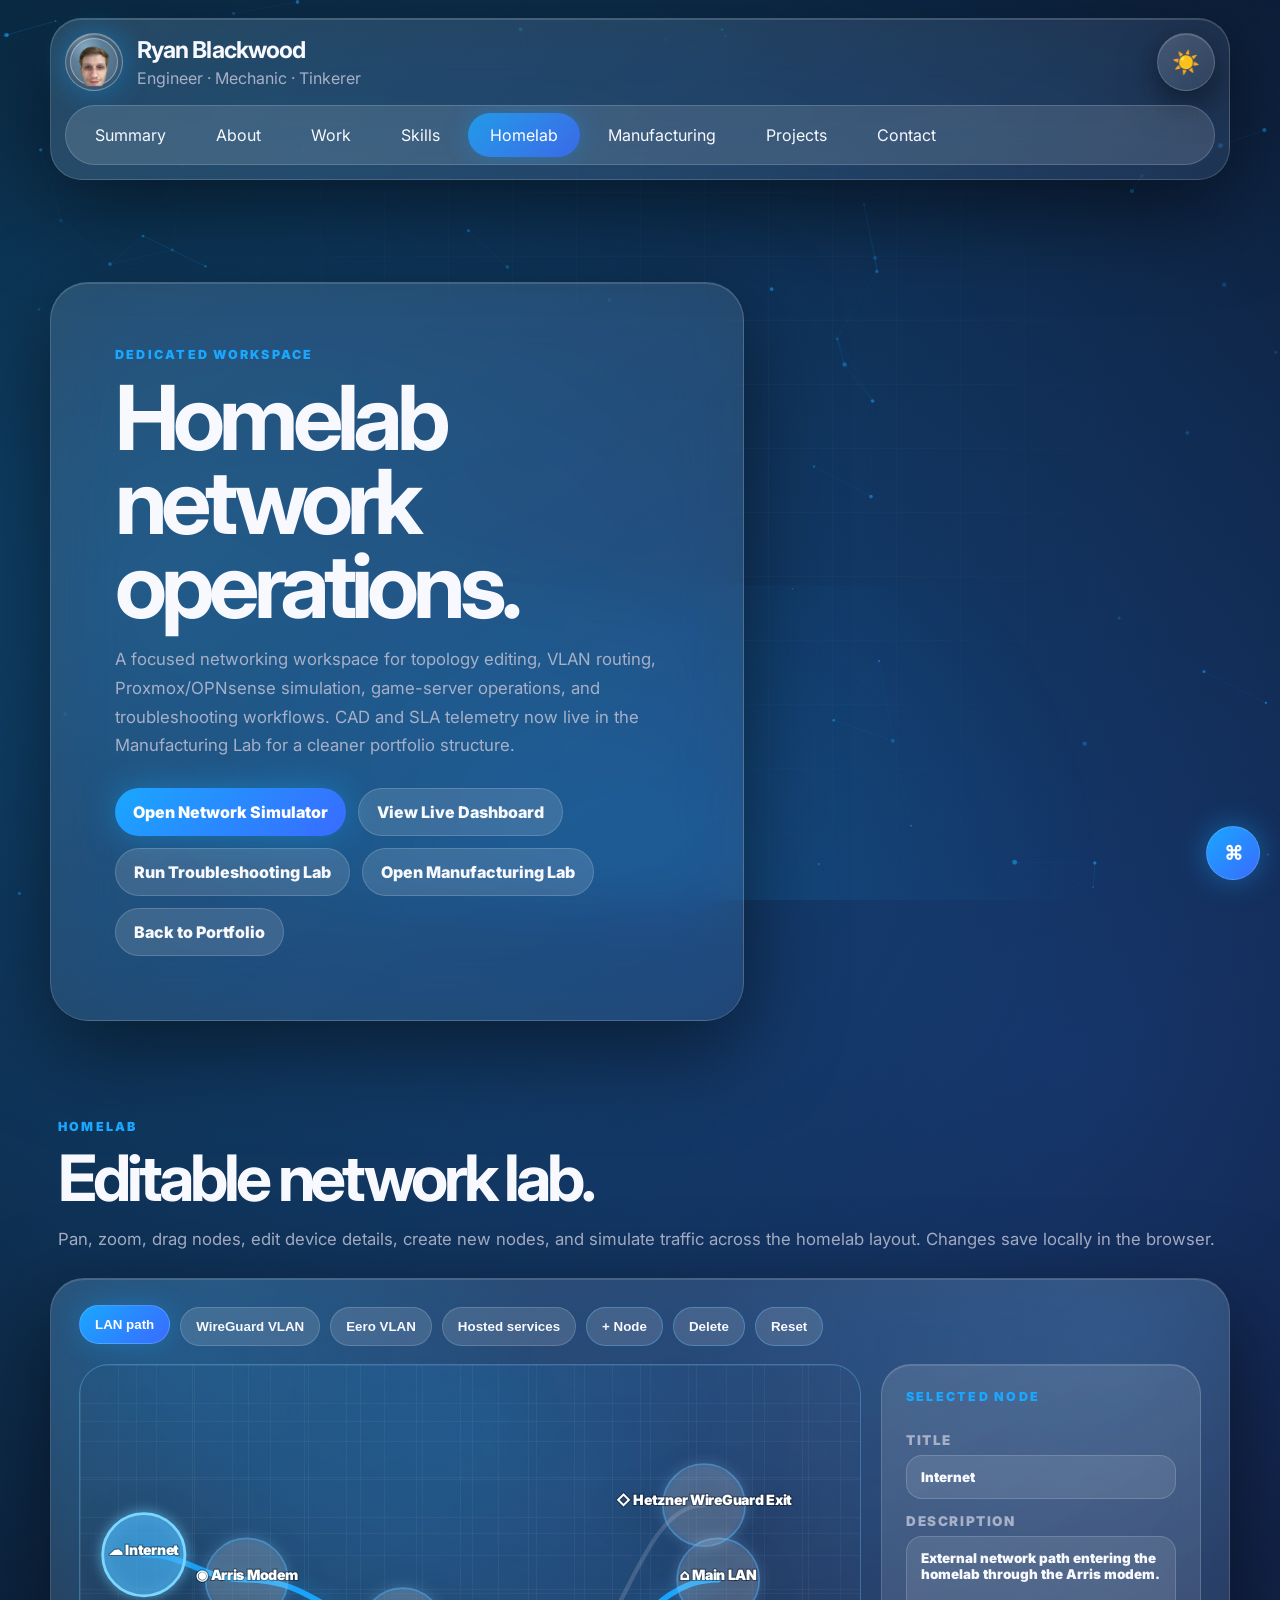
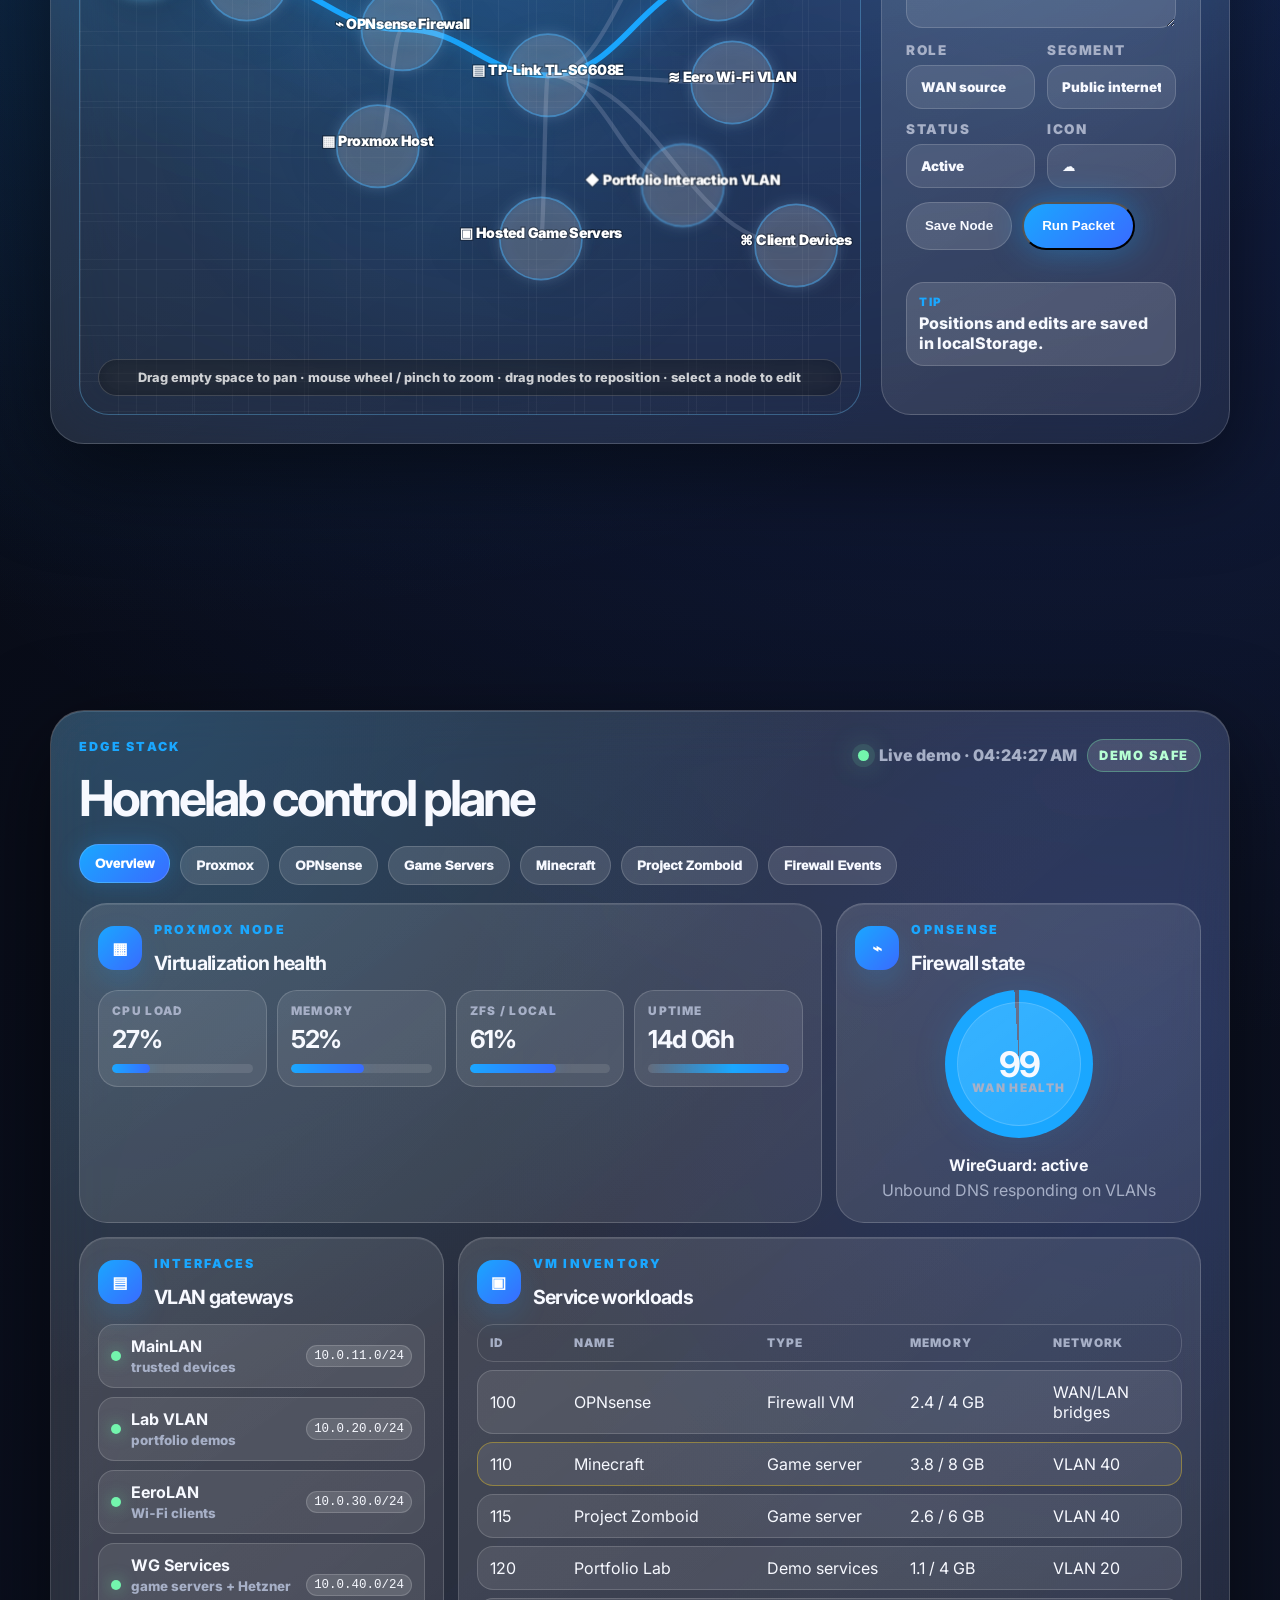
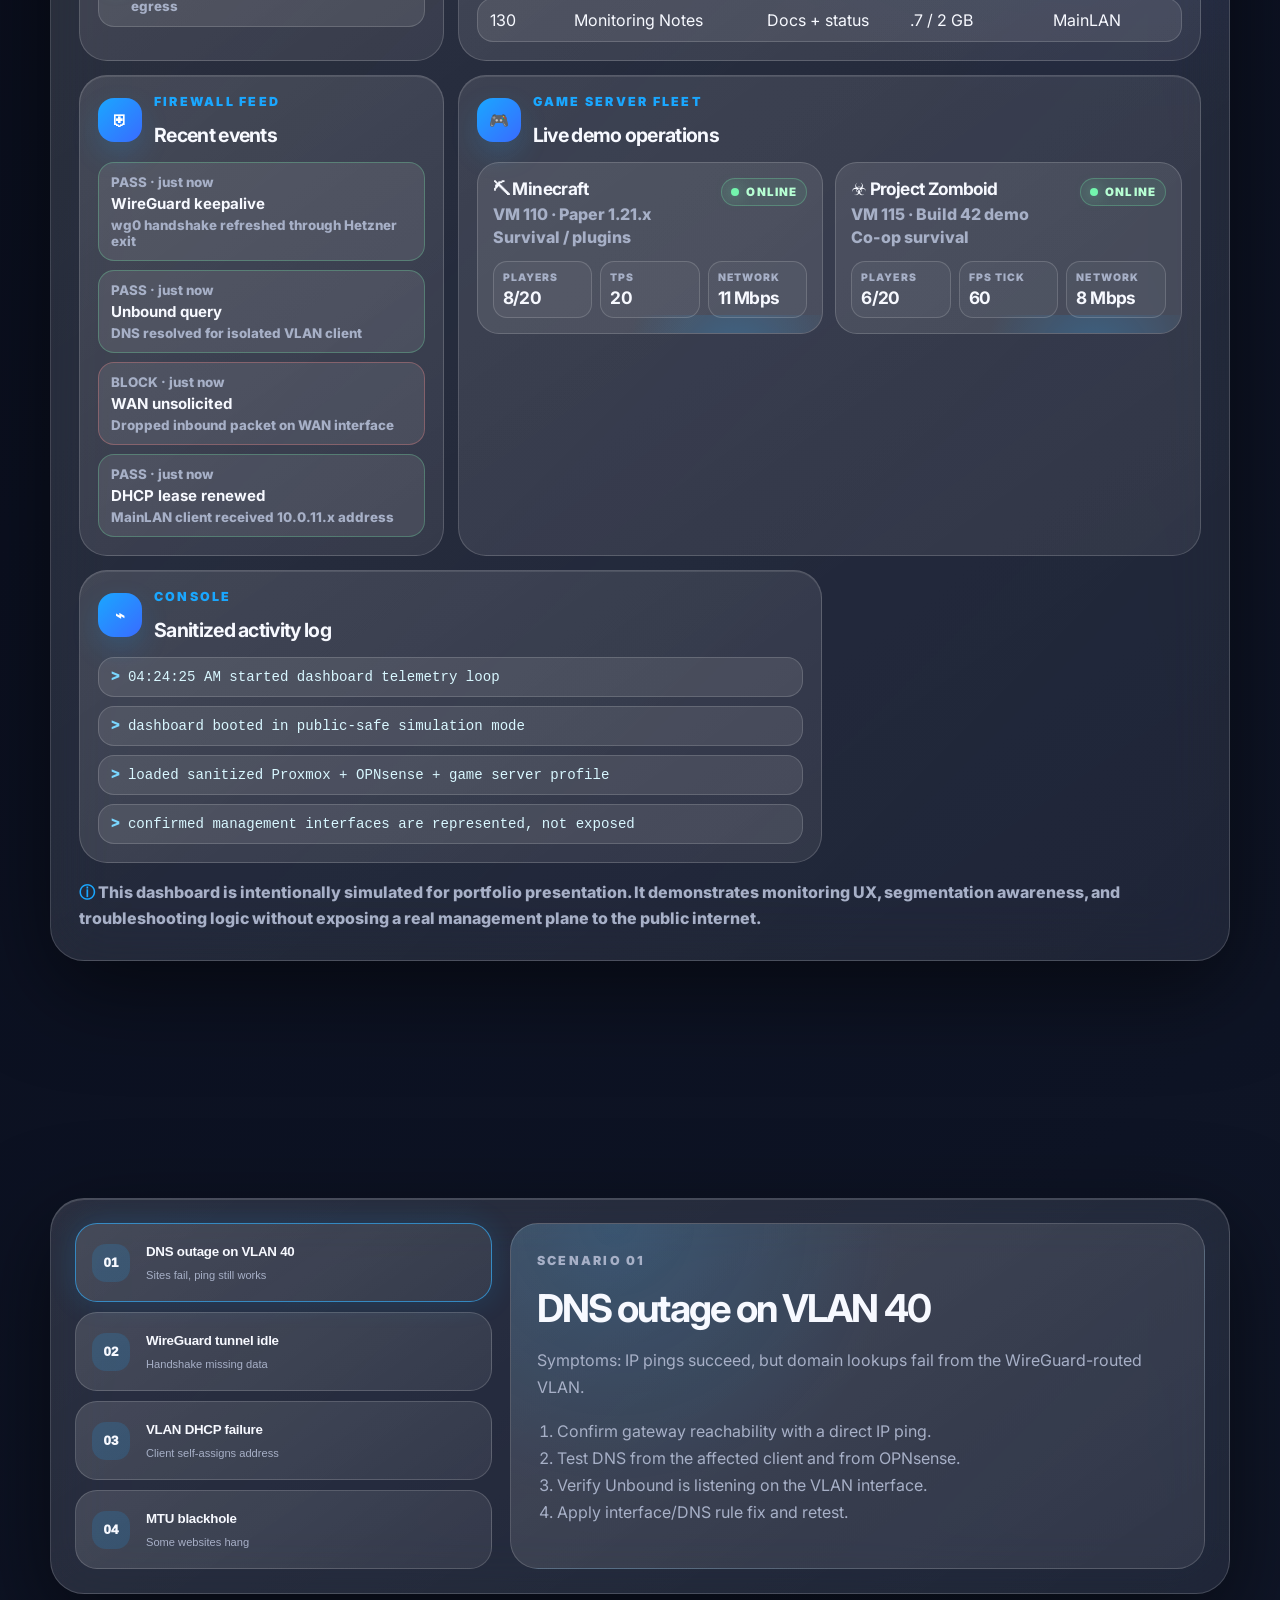
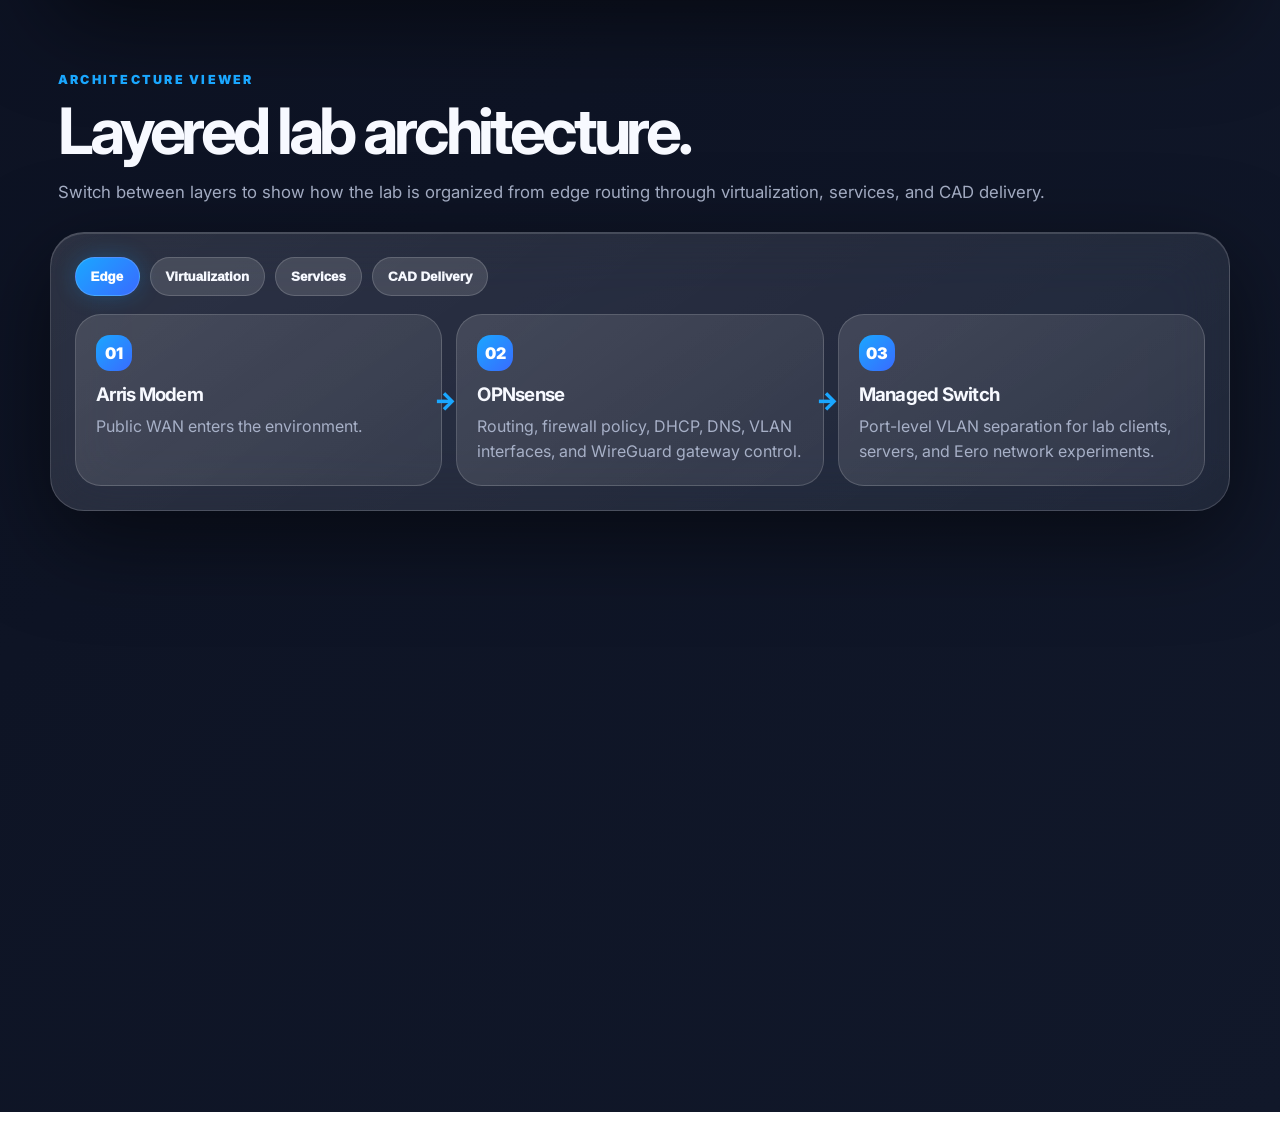
==== commit ca4feba7: "Add files via upload" ====
--- a/homelab.html
+++ b/homelab.html
@@ -33,6 +33,7 @@
 <a class="tab" href="index.html#work">Work</a>
 <a class="tab" href="index.html#skills">Skills</a>
 <a class="tab is-active" href="homelab.html">Homelab</a>
+<a class="tab" href="manufacturing.html">Manufacturing</a>
 <a class="tab" href="index.html#projects">Projects</a>
 <a class="tab" href="index.html#contact">Contact</a>
 </nav>
@@ -42,15 +43,15 @@
 <section class="hero section-block hero-showcase homelab-page-hero" id="homelab-intro">
 <div class="hero-card glass-shell reveal-card">
 <div class="eyebrow">Dedicated Workspace</div>
-<h2>Homelab simulator and CAD showcase.</h2>
+<h2>Homelab network operations.</h2>
 <p>
-          This page keeps the main portfolio focused while giving the network topology, VLAN routing, WireGuard path, and CAD projects enough space for clear detail.
+          A focused networking workspace for topology editing, VLAN routing, Proxmox/OPNsense simulation, game-server operations, and troubleshooting workflows. CAD and SLA telemetry now live in the Manufacturing Lab for a cleaner portfolio structure.
         </p>
 <div class="hero-actions">
 <a class="button button-primary" href="#homelab">Open Network Simulator</a>
 <a class="button button-secondary" href="#live-dashboard">View Live Dashboard</a>
 <a class="button button-secondary" href="#troubleshooting">Run Troubleshooting Lab</a>
-<a class="button button-secondary" href="#cad">View STL Library</a>
+<a class="button button-secondary" href="manufacturing.html">Open Manufacturing Lab</a>
 <a class="button button-secondary" href="index.html">Back to Portfolio</a>
 </div>
 </div>
@@ -111,9 +112,9 @@
 
 <section class="section-block dashboard-section" id="live-dashboard">
 <div class="section-heading reveal-card">
-<p class="eyebrow">Simulated Operations Dashboard</p>
-<h2>Proxmox + OPNsense live lab view.</h2>
-<p>A safe portfolio demo that looks and behaves like a live infrastructure dashboard without exposing real hostnames, keys, public IPs, logs, or management interfaces.</p>
+<p class="eyebrow">Network Operations Dashboard</p>
+<h2>Proxmox + OPNsense control-plane view.</h2>
+<p>A clean public-safe infrastructure dashboard for virtualization, firewall health, VLANs, game services, and troubleshooting. Manufacturing telemetry is separated into its own dashboard.</p>
 </div>
 <div class="lab-dashboard glass-shell reveal-card" data-dashboard-mode="overview">
 <div class="dash-topbar">
@@ -246,25 +247,26 @@
 </div>
 </div>
 </section>
-<section class="section-block cad-section cad-workbench-section" id="cad">
-<div class="section-heading reveal-card">
-<p class="eyebrow">CAD Showcase</p>
-<h2>CAD project library.</h2>
-<p>The CAD Showcase displays a 3D render of project files, dimensions, and allows the download of project files in the form of .STL, .FreeCAD, and .CTB.</p>
-</div>
-<div class="cad-workbench glass-shell reveal-card">
-<div class="cad-viewer-panel">
-<div class="cad-viewer-toolbar"><div><p class="eyebrow">Viewer</p><h3 id="cadTitle">Loading CAD Library</h3></div><div aria-label="CAD viewer display toggles" class="cad-toggle-row" role="group"><button class="sim-pill is-active" id="cadSolidToggle" type="button">Solid</button><button class="sim-pill is-active" id="cadWireToggle" type="button">Wireframe</button><button class="sim-pill is-active" id="cadDimsToggle" type="button">Dimensions</button></div></div>
-<div class="cad-canvas-shell"><canvas aria-label="Interactive STL mesh viewer" class="stl-viewer" id="stlCanvas"></canvas><div class="viewer-status" id="viewerStatus">Loading CAD manifest…</div></div>
-<div class="viewer-controls viewer-controls--spread"><button class="button button-secondary" id="resetCamera" type="button">Reset View</button><div aria-label="CAD downloads" class="cad-downloads" id="cadDownloads"></div></div>
-</div>
-<aside class="cad-info-panel">
-<div class="cad-details-card"><p class="eyebrow" id="cadFamily">Project Family</p><h3 id="cadProjectTitle">Select a CAD project</h3><p id="cadDesc">Choose a project to view geometry, dimensions, notes, and available downloads.</p><dl class="cad-meta-grid"><div><dt>Status</dt><dd id="cadStatus">—</dd></div><div><dt>Material / Use</dt><dd id="cadMaterial">—</dd></div><div><dt>Dimensions</dt><dd id="cadDimensions">Load STL</dd></div></dl><div class="cad-notes" id="cadNotes"></div></div>
-<div class="cad-library-toolbar"><button class="filter-pill is-active" data-cad-filter="all" type="button"><strong>All</strong></button><button class="filter-pill" data-cad-filter="BattleTiles" type="button"><strong>BattleTiles</strong></button><button class="filter-pill" data-cad-filter="Car Audio" type="button"><strong>Car Audio</strong></button><button class="filter-pill" data-cad-filter="Tool Systems" type="button"><strong>Tool Systems</strong></button></div>
-<div aria-label="CAD project library" class="cad-library cad-library--integrated" id="cadLibrary"></div>
-</aside>
-</div>
-
+<section class="section-block cad-section manufacturing-gateway-section" id="cad">
+<div class="section-heading reveal-card">
+<p class="eyebrow">Manufacturing Lab</p>
+<h2>CAD and SLA dashboards moved.</h2>
+<p>The interactive CAD/STL library and live Saturn 4 Ultra telemetry now have their own polished workspace so the homelab page stays focused on networking and infrastructure.</p>
+</div>
+<div class="glass-shell reveal-card split-gateway-grid">
+<article class="split-gateway-card">
+<span>01</span>
+<h3>Live SLA Printer Dashboard</h3>
+<p>View real-time Saturn 4 Ultra telemetry from the public Cloudflare-backed status API, including status, temperatures, film life, and active print progress.</p>
+<a class="button button-primary" href="manufacturing.html#printer-dashboard">Open Printer Dashboard</a>
+</article>
+<article class="split-gateway-card">
+<span>02</span>
+<h3>CAD / STL Project Library</h3>
+<p>Browse the same STL viewer, downloadable CAD assets, project notes, dimensions, and manufacturing files in the dedicated Manufacturing Lab.</p>
+<a class="button button-secondary" href="manufacturing.html#cad">Open CAD Library</a>
+</article>
+</div>
 </section>
 </main>
 <button aria-label="Open terminal panel" class="terminal-toggle" id="terminalToggle" type="button">⌘</button>
@@ -277,7 +279,7 @@
 <p>&gt; Portfolio system online.</p>
 <p>&gt; Type help to view commands.</p>
 <p>&gt; Type resume to download RyanBlackwood_Resume.pdf.</p>
-<p>&gt; Try: network, troubleshoot, architecture, cad, stl, projects, home, contact.</p>
+<p>&gt; Try: network, troubleshoot, architecture, manufacturing, cad, stl, projects, home, contact.</p>
 <p>&gt; Try: theme purple or themes.</p>
 </div>
 <label class="sr-only" for="terminalInput">Terminal input</label>
--- a/styles.css
+++ b/styles.css
@@ -1099,3 +1099,6 @@
 .game-server-card:before{content:"";position:absolute;inset:auto -20% -45% 30%;height:95px;background:radial-gradient(circle,color-mix(in srgb,var(--glow) 26%,transparent),transparent 68%);pointer-events:none}
 .game-server-card>*{position:relative;z-index:1}.game-server-card header{display:flex;justify-content:space-between;gap:10px;align-items:flex-start;margin-bottom:12px}.game-server-card h5{margin:0;font-size:1.08rem;letter-spacing:-.035em}.game-server-card p{margin:4px 0 0;color:var(--muted);font-weight:800;line-height:1.45}.game-server-status{display:inline-flex;align-items:center;gap:7px;border:1px solid rgba(115,245,173,.28);border-radius:999px;padding:6px 9px;color:#b7ffd4;background:rgba(115,245,173,.08);font-size:.72rem;text-transform:uppercase;letter-spacing:.1em;font-weight:950;white-space:nowrap}.game-server-status:before{content:"";width:8px;height:8px;border-radius:50%;background:#73f5ad;box-shadow:0 0 14px rgba(115,245,173,.6)}.game-card-stats{display:grid;grid-template-columns:repeat(3,minmax(0,1fr));gap:8px}.game-card-stats span{border:1px solid var(--border);border-radius:14px;padding:9px;background:rgba(255,255,255,.045)}.game-card-stats small{display:block;color:var(--muted);text-transform:uppercase;letter-spacing:.1em;font-size:.65rem;font-weight:950}.game-card-stats strong{display:block;margin-top:3px;font-size:1.08rem;letter-spacing:-.035em}.game-metric-stack{display:grid;gap:10px}.game-metric{border:1px solid var(--border);border-radius:17px;padding:12px;background:color-mix(in srgb,var(--panel-strong) 68%,transparent)}.game-metric-row{display:flex;justify-content:space-between;gap:10px;align-items:baseline;margin-bottom:8px}.game-metric-row small{color:var(--muted);text-transform:uppercase;letter-spacing:.11em;font-weight:950;font-size:.68rem}.game-metric-row strong{font-size:1.15rem;letter-spacing:-.035em}.game-event-toolbar{display:flex;gap:8px;flex-wrap:wrap;margin:-4px 0 12px}.game-filter{border:1px solid var(--border);border-radius:999px;padding:8px 11px;background:color-mix(in srgb,var(--panel-strong) 70%,transparent);color:var(--text);font-weight:900;cursor:pointer}.game-filter.is-active,.game-filter:hover{background:linear-gradient(135deg,var(--glow),var(--glow-2));color:#fff}.game-event-feed{display:grid;gap:9px;max-height:315px;overflow:auto;padding-right:2px}.game-event{display:grid;grid-template-columns:auto 1fr auto;gap:10px;align-items:start;border:1px solid var(--border);border-radius:17px;padding:11px 12px;background:color-mix(in srgb,var(--panel-strong) 68%,transparent)}.game-event em{width:10px;height:10px;border-radius:50%;margin-top:5px;background:var(--glow);box-shadow:0 0 15px color-mix(in srgb,var(--glow) 45%,transparent)}.game-event strong{display:block;font-size:.95rem}.game-event small{display:block;color:var(--muted);font-weight:800;line-height:1.45}.game-event code{font-size:.72rem;color:var(--muted);white-space:nowrap}.game-event[data-level="warn"]{border-color:rgba(250,204,21,.34)}.game-event[data-level="warn"] em{background:#facc15;box-shadow:0 0 15px rgba(250,204,21,.45)}.game-event[data-level="join"]{border-color:rgba(115,245,173,.30)}.game-event[data-level="system"]{border-color:color-mix(in srgb,var(--glow-2) 34%,var(--border))}.game-route-card{border:1px solid var(--border);border-radius:20px;padding:14px;background:color-mix(in srgb,var(--panel-strong) 70%,transparent)}.game-route-card p{color:var(--muted);line-height:1.55;font-weight:800}.route-steps{display:flex;align-items:center;gap:8px;flex-wrap:wrap}.route-steps span{border:1px solid var(--border);border-radius:999px;padding:7px 9px;font-size:.72rem;font-weight:950;text-transform:uppercase;letter-spacing:.1em}.route-steps i{width:26px;height:2px;border-radius:999px;background:linear-gradient(90deg,var(--glow),var(--glow-2));box-shadow:0 0 12px color-mix(in srgb,var(--glow) 35%,transparent)}
 @media(max-width:900px){.game-server-grid{grid-template-columns:1fr}.game-card-stats{grid-template-columns:1fr 1fr}.game-event{grid-template-columns:auto 1fr}.game-event code{grid-column:2}}
+
+/* v8 — Split Homelab / Manufacturing Lab + live printer dashboard */
+.manufacturing-page-hero .hero-card,.manufacturing-gateway-section .glass-shell{position:relative;overflow:hidden}.manufacturing-page-hero .hero-card:after,.manufacturing-gateway-section .glass-shell:after{content:"";position:absolute;inset:auto -12% -55% 45%;height:180px;background:radial-gradient(circle,color-mix(in srgb,var(--glow-2) 25%,transparent),transparent 70%);pointer-events:none}.split-gateway-grid{display:grid;grid-template-columns:repeat(2,minmax(0,1fr));gap:16px;padding:18px}.split-gateway-card{border:1px solid var(--border);border-radius:24px;padding:18px;background:color-mix(in srgb,var(--panel-strong) 74%,transparent);position:relative;z-index:1}.split-gateway-card span{display:inline-flex;width:38px;height:38px;align-items:center;justify-content:center;border-radius:14px;background:linear-gradient(135deg,var(--glow),var(--glow-2));color:#fff;font-weight:950;margin-bottom:12px}.split-gateway-card h3{margin:0 0 8px;letter-spacing:-.04em}.split-gateway-card p{color:var(--muted);font-weight:800;line-height:1.6;margin:0 0 16px}.printer-dashboard{padding:18px;border-radius:34px}.printer-topbar{display:flex;justify-content:space-between;gap:18px;align-items:flex-start;margin-bottom:16px}.printer-topbar h3{margin:0;font-size:clamp(1.5rem,3vw,2.35rem);letter-spacing:-.06em}.printer-topbar p:not(.eyebrow){margin:.35rem 0 0;color:var(--muted);font-weight:800}.printer-status-pill{display:inline-flex;align-items:center;gap:9px;border:1px solid var(--border);border-radius:999px;padding:10px 13px;background:color-mix(in srgb,var(--panel-strong) 78%,transparent);font-weight:950;text-transform:uppercase;letter-spacing:.09em;font-size:.78rem}.printer-status-pill span{width:10px;height:10px;border-radius:50%;background:#73f5ad;box-shadow:0 0 16px rgba(115,245,173,.6);animation:dashPulse 1.8s infinite}.printer-status-pill[data-state="offline"] span,.printer-status-pill[data-state="error"] span{background:#fb7185;box-shadow:0 0 16px rgba(251,113,133,.55)}.printer-status-pill[data-state="printing"] span{background:#60a5fa;box-shadow:0 0 16px rgba(96,165,250,.6)}.printer-grid{display:grid;grid-template-columns:repeat(3,minmax(0,1fr));gap:14px}.printer-card{border:1px solid var(--border);border-radius:24px;padding:16px;background:linear-gradient(145deg,color-mix(in srgb,var(--panel-strong) 78%,transparent),color-mix(in srgb,var(--panel) 92%,transparent));box-shadow:0 22px 70px rgba(0,0,0,.18);overflow:hidden;position:relative}.printer-card:before{content:"";position:absolute;inset:-45% auto auto -35%;width:180px;height:180px;border-radius:50%;background:radial-gradient(circle,color-mix(in srgb,var(--glow) 18%,transparent),transparent 72%);pointer-events:none}.printer-card>*{position:relative;z-index:1}.printer-card--wide{grid-column:span 2}.printer-card--hero{grid-column:span 1;min-height:280px}.printer-card-head{display:flex;align-items:center;gap:12px;margin-bottom:14px}.printer-card-head>span{width:42px;height:42px;border-radius:16px;display:inline-flex;align-items:center;justify-content:center;background:rgba(255,255,255,.07);border:1px solid var(--border);font-weight:950}.printer-card-head h4{margin:2px 0 0;letter-spacing:-.04em}.print-progress-wrap{display:grid;grid-template-columns:150px 1fr;gap:14px;align-items:center}.print-progress-ring{--printer-ring:0%;width:150px;height:150px;border-radius:50%;display:grid;place-items:center;background:conic-gradient(var(--glow) var(--printer-ring),rgba(255,255,255,.09) 0);position:relative}.print-progress-ring:before{content:"";position:absolute;inset:13px;border-radius:50%;background:color-mix(in srgb,var(--panel-strong) 92%,#000 8%);border:1px solid var(--border)}.print-progress-ring strong,.print-progress-ring small{position:relative;z-index:1}.print-progress-ring strong{font-size:1.65rem;letter-spacing:-.06em}.print-progress-ring small{display:block;color:var(--muted);font-weight:900;text-transform:uppercase;letter-spacing:.1em;font-size:.68rem}.print-progress-meta{display:grid;gap:9px}.print-progress-meta div,.printer-detail-grid div{border:1px solid var(--border);border-radius:16px;padding:11px;background:rgba(255,255,255,.045)}.print-progress-meta small,.printer-detail-grid small,.printer-metric small{display:block;color:var(--muted);text-transform:uppercase;letter-spacing:.1em;font-size:.66rem;font-weight:950}.print-progress-meta strong,.printer-detail-grid strong{display:block;margin-top:3px;word-break:break-word}.printer-metric-stack{display:grid;gap:11px}.printer-metric{border:1px solid var(--border);border-radius:17px;padding:12px;background:rgba(255,255,255,.045)}.printer-metric strong{display:block;margin:4px 0 8px;font-size:1.25rem;letter-spacing:-.04em}.meter--large{height:14px}.film-life-panel strong{font-size:2.4rem;letter-spacing:-.07em;display:block;margin-bottom:8px}.film-life-panel p,.camera-safe-card p{color:var(--muted);font-weight:800;line-height:1.55}.camera-safe-card strong{font-size:1.2rem;letter-spacing:-.04em}.camera-safe-card code{display:block;border:1px solid var(--border);border-radius:14px;padding:10px;background:rgba(0,0,0,.18);color:var(--muted);white-space:normal}.printer-detail-grid{display:grid;grid-template-columns:repeat(4,minmax(0,1fr));gap:10px}.printer-event-feed{display:grid;gap:9px;max-height:295px;overflow:auto}.printer-event{display:grid;grid-template-columns:auto 1fr auto;gap:10px;align-items:start;border:1px solid var(--border);border-radius:16px;padding:11px;background:rgba(255,255,255,.045)}.printer-event em{width:10px;height:10px;margin-top:5px;border-radius:50%;background:#73f5ad;box-shadow:0 0 14px rgba(115,245,173,.55)}.printer-event[data-tone="warn"]{border-color:rgba(250,204,21,.35)}.printer-event[data-tone="warn"] em{background:#facc15;box-shadow:0 0 14px rgba(250,204,21,.5)}.printer-event[data-tone="system"]{border-color:color-mix(in srgb,var(--glow-2) 34%,var(--border))}.printer-event strong{display:block}.printer-event small{color:var(--muted);font-weight:800;line-height:1.45}.printer-event code{color:var(--muted);font-size:.72rem;white-space:nowrap}@media(max-width:1100px){.printer-grid{grid-template-columns:repeat(2,minmax(0,1fr))}.printer-card--wide{grid-column:span 2}.printer-detail-grid{grid-template-columns:repeat(2,minmax(0,1fr))}}@media(max-width:760px){.split-gateway-grid,.printer-grid{grid-template-columns:1fr}.printer-card--wide,.printer-card--hero{grid-column:span 1}.printer-topbar{display:grid}.print-progress-wrap{grid-template-columns:1fr}.print-progress-ring{margin:auto}.printer-detail-grid{grid-template-columns:1fr}.printer-event{grid-template-columns:auto 1fr}.printer-event code{grid-column:2}.printer-dashboard{padding:12px;border-radius:28px}}
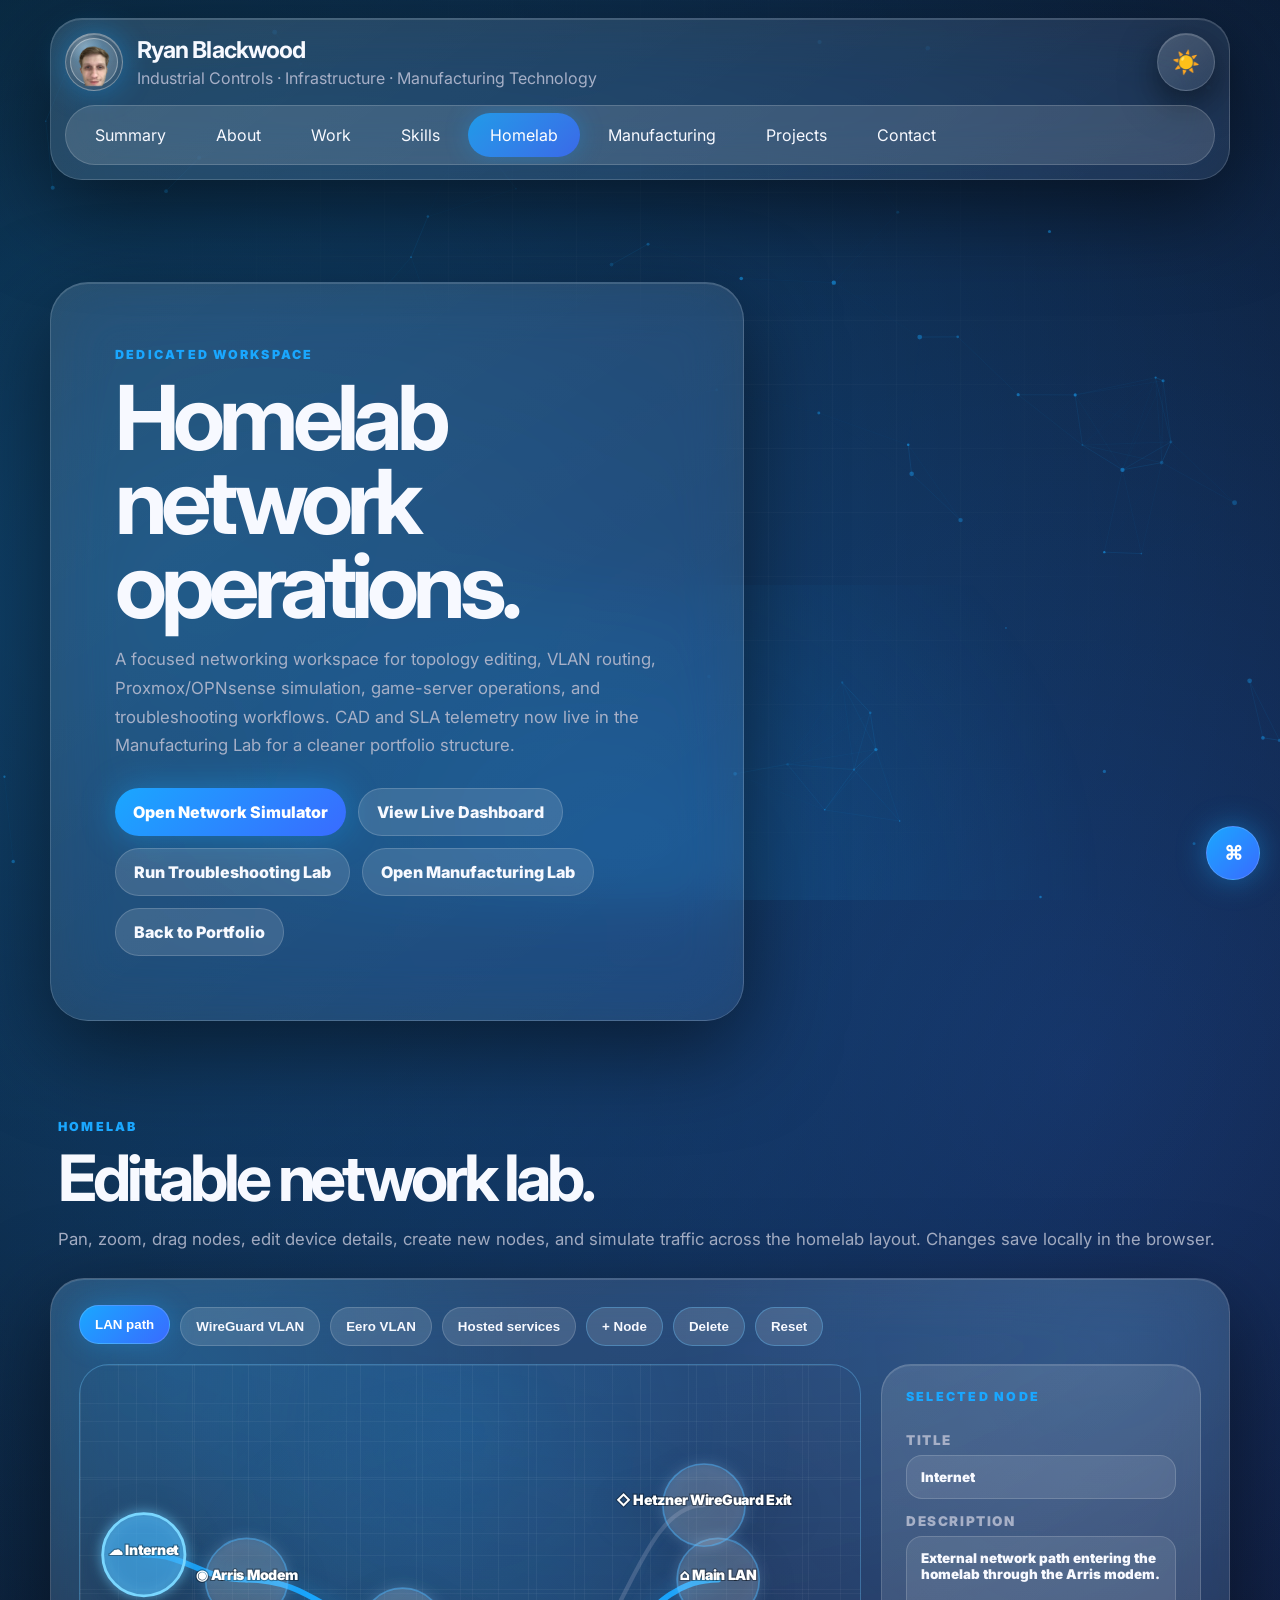
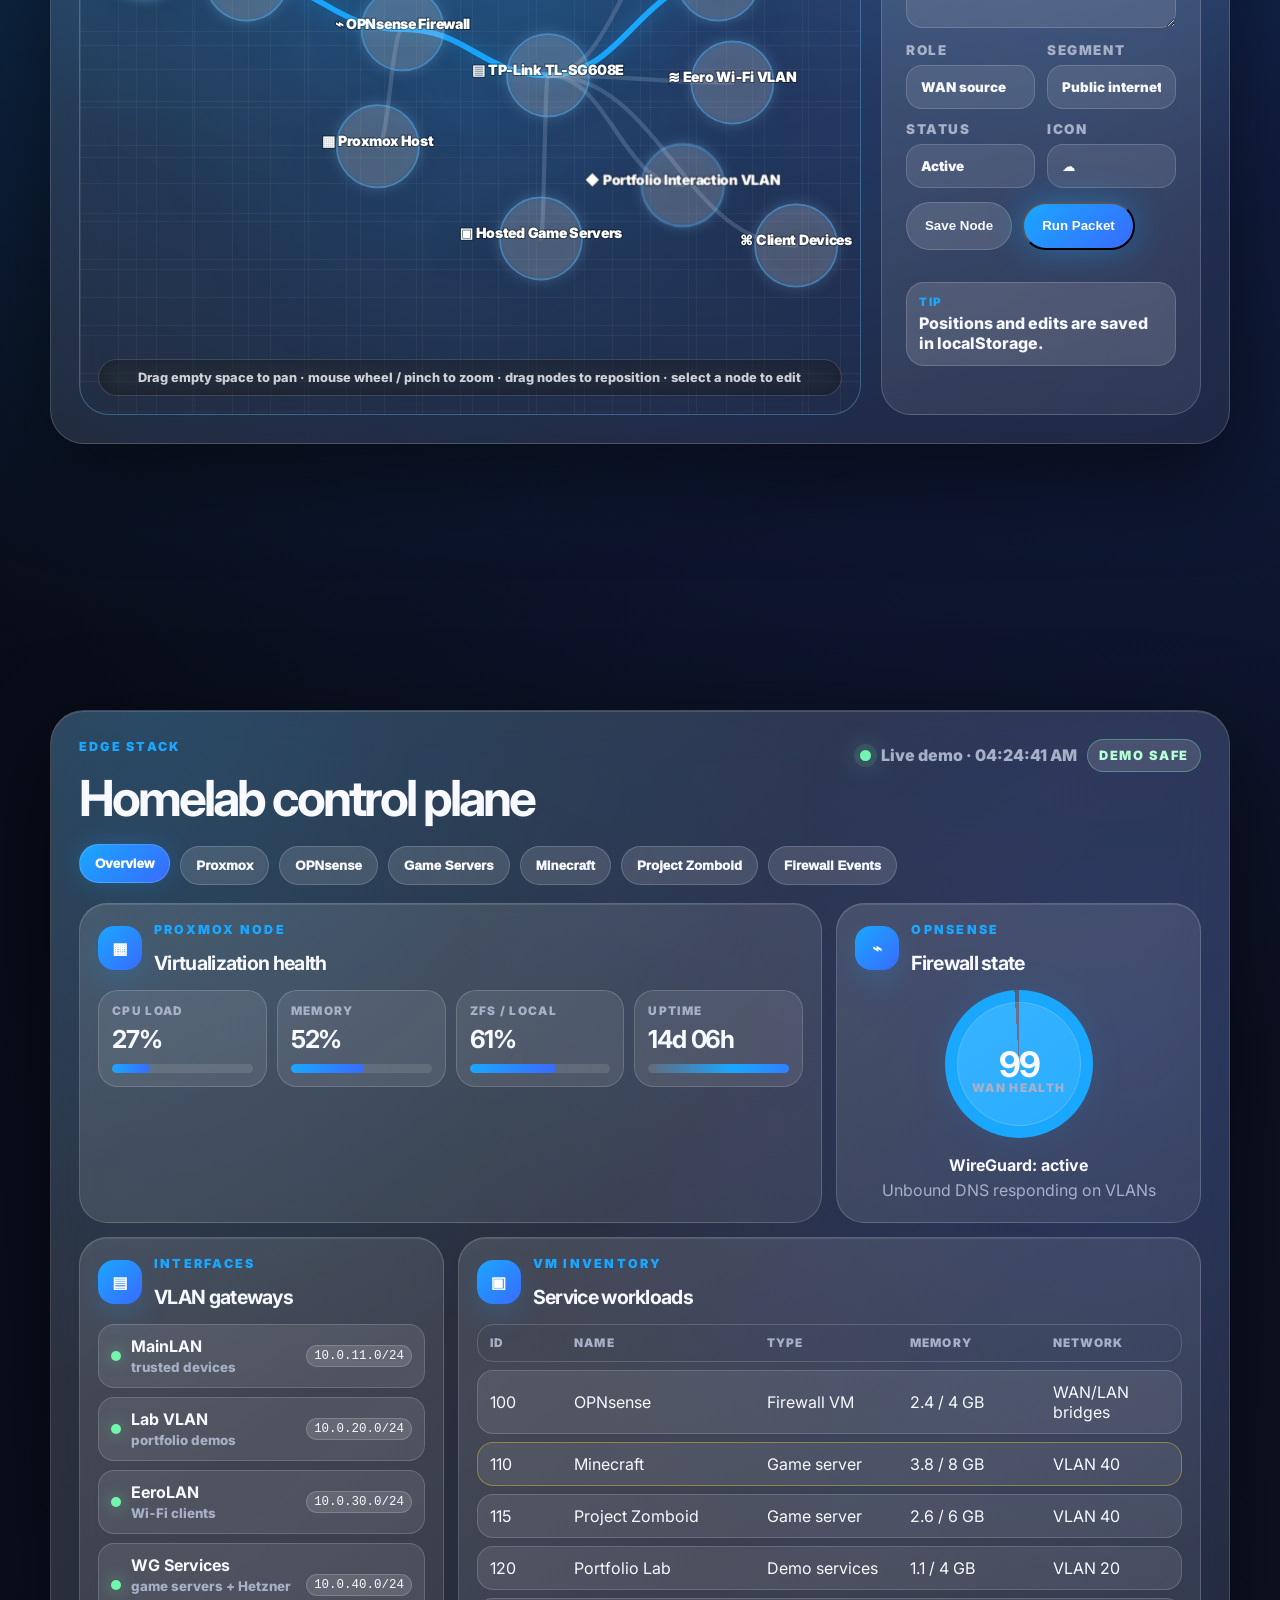
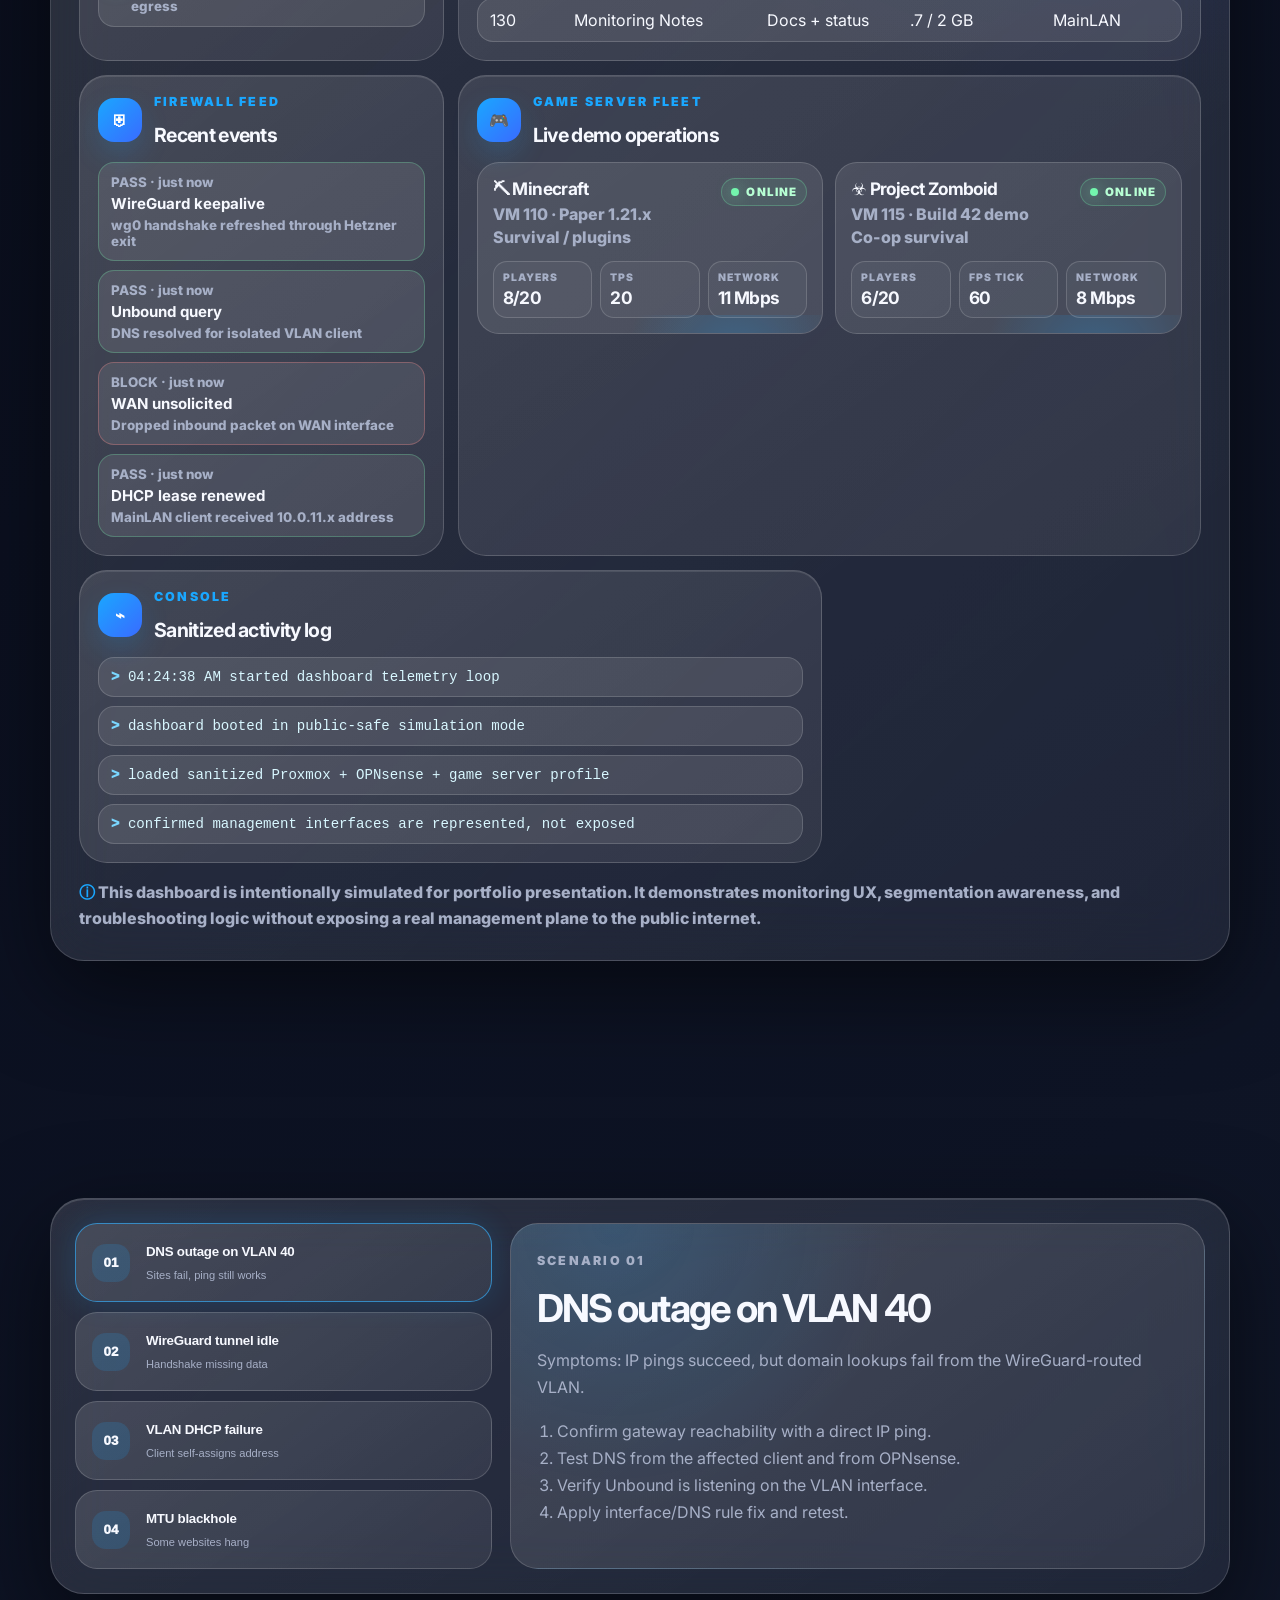
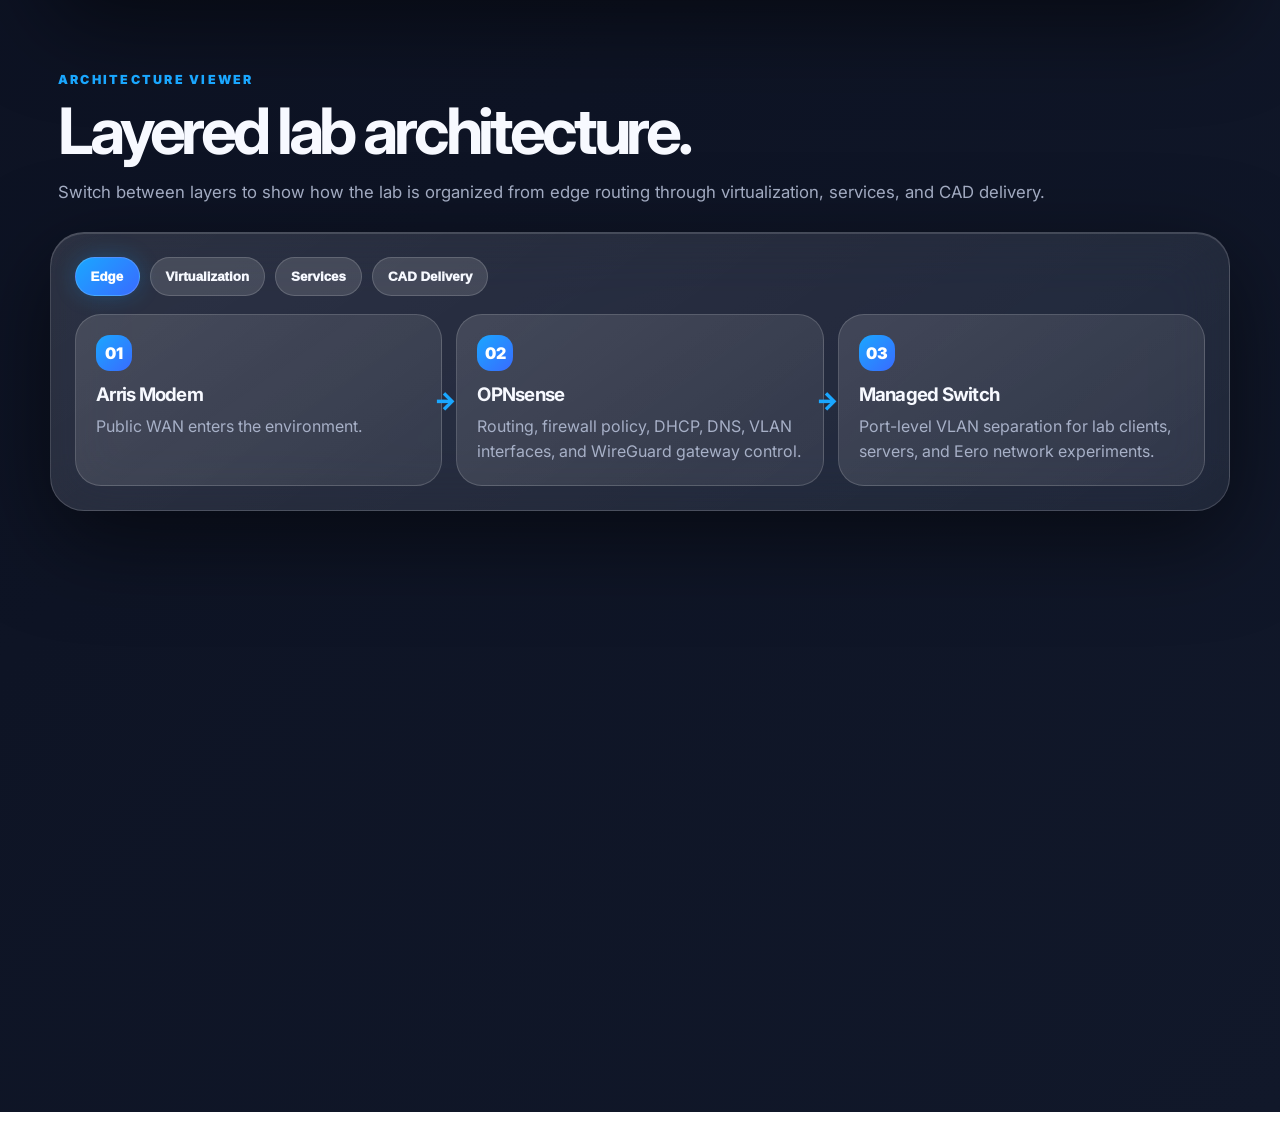
==== commit 15c2bc98: "Add files via upload" ====
--- a/homelab.html
+++ b/homelab.html
@@ -4,7 +4,7 @@
 <head>
 <meta charset="utf-8"/>
 <meta content="width=device-width, initial-scale=1.0" name="viewport"/>
-<meta content="Ryan Blackwood portfolio — engineering, mechanics, game development, homelab infrastructure, electronics repair, and software projects." name="description"/>
+<meta content="Ryan Blackwood portfolio — industrial controls, instrumentation, manufacturing technology, networking infrastructure, CAD design, additive manufacturing, and automation projects." name="description"/>
 <title>Ryan Blackwood | Homelab</title>
 <!-- Website v4: dedicated homelab simulator, troubleshooting lab, architecture viewer, and CAD/STL showcase -->
 <link href="https://fonts.googleapis.com" rel="preconnect"/>
@@ -21,7 +21,7 @@
 <a aria-label="Ryan Blackwood home" class="brand-mark brand-photo" href="index.html#summary"><img alt="Ryan Blackwood" src="profile-orb.png"/></a>
 <div class="brand-copy">
 <h1>Ryan Blackwood</h1>
-<p id="subtitle">Engineer · Mechanic · Tinkerer</p>
+<p id="subtitle">Industrial Controls · Infrastructure · Manufacturing Technology</p>
 </div>
 <button aria-label="Toggle light and dark theme" class="theme-toggle" id="themeToggle" type="button">
 <span aria-hidden="true" class="theme-toggle__icon">☀️</span>
